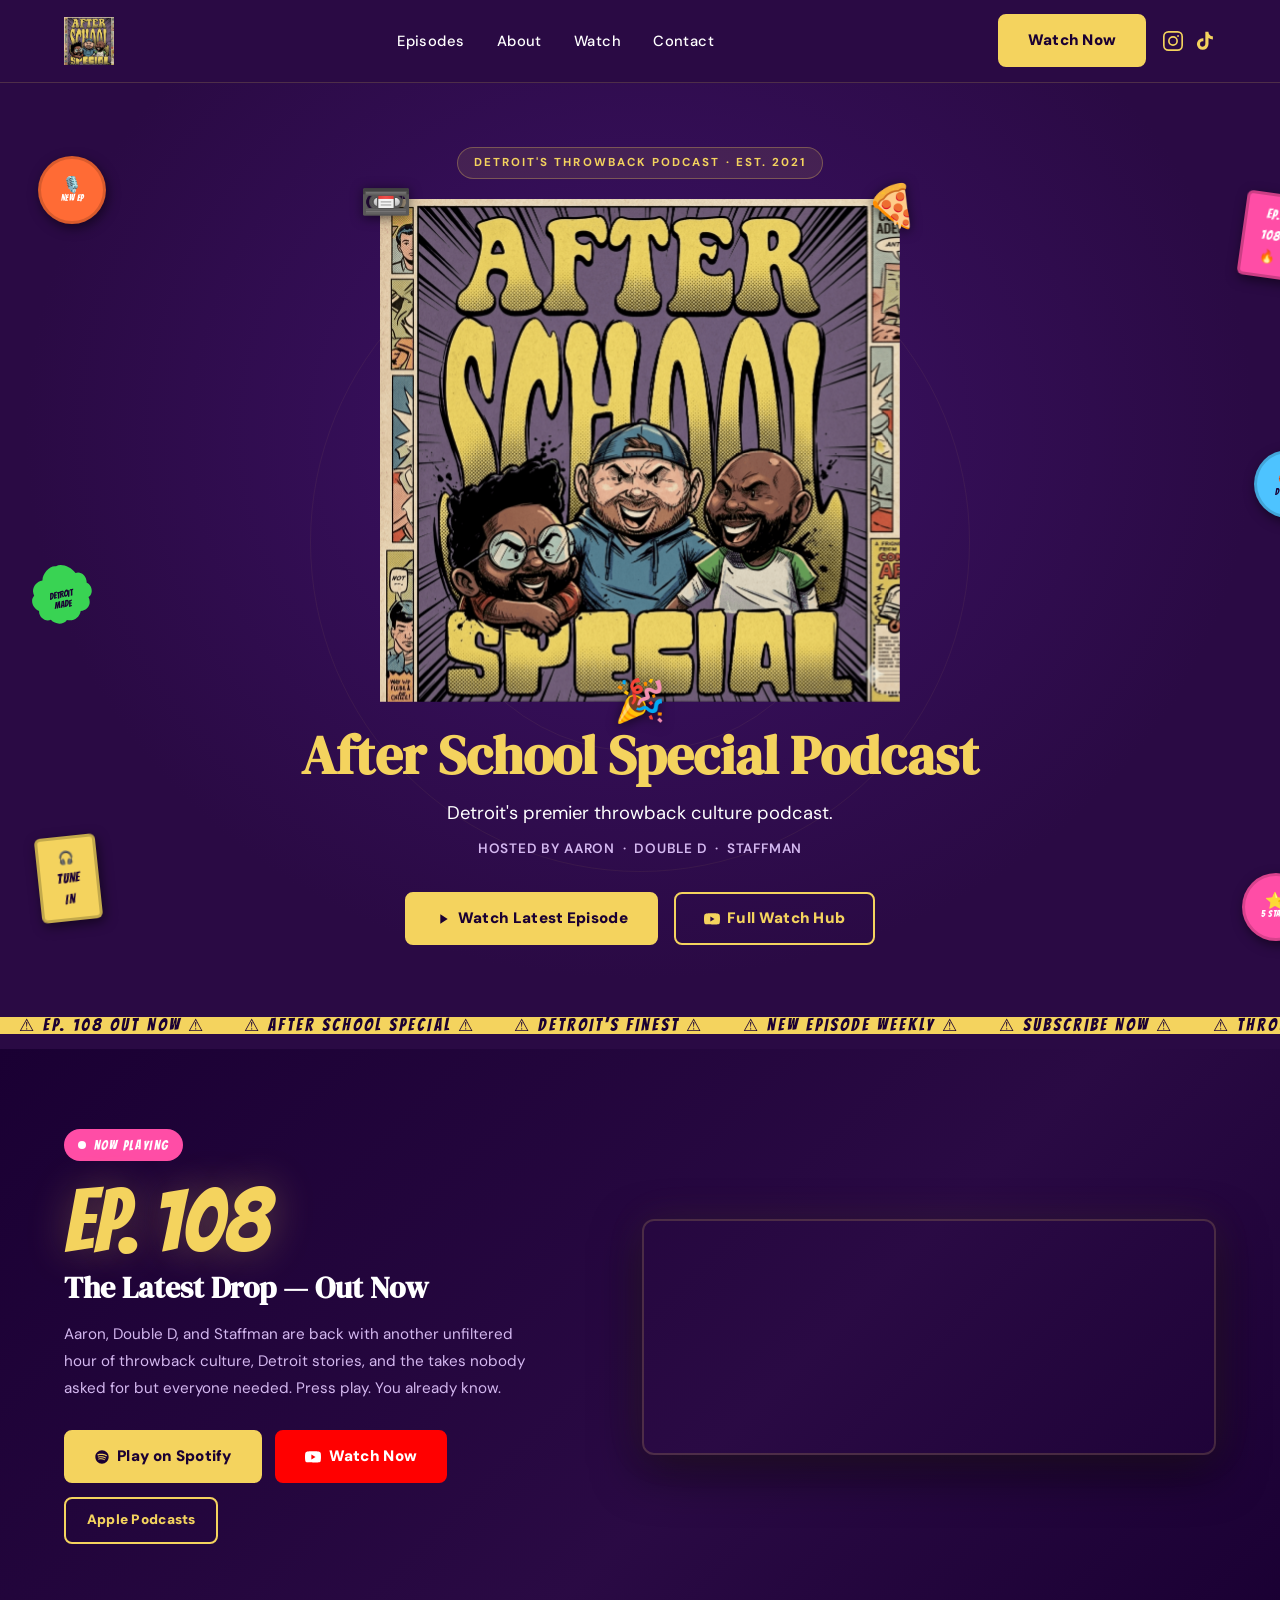
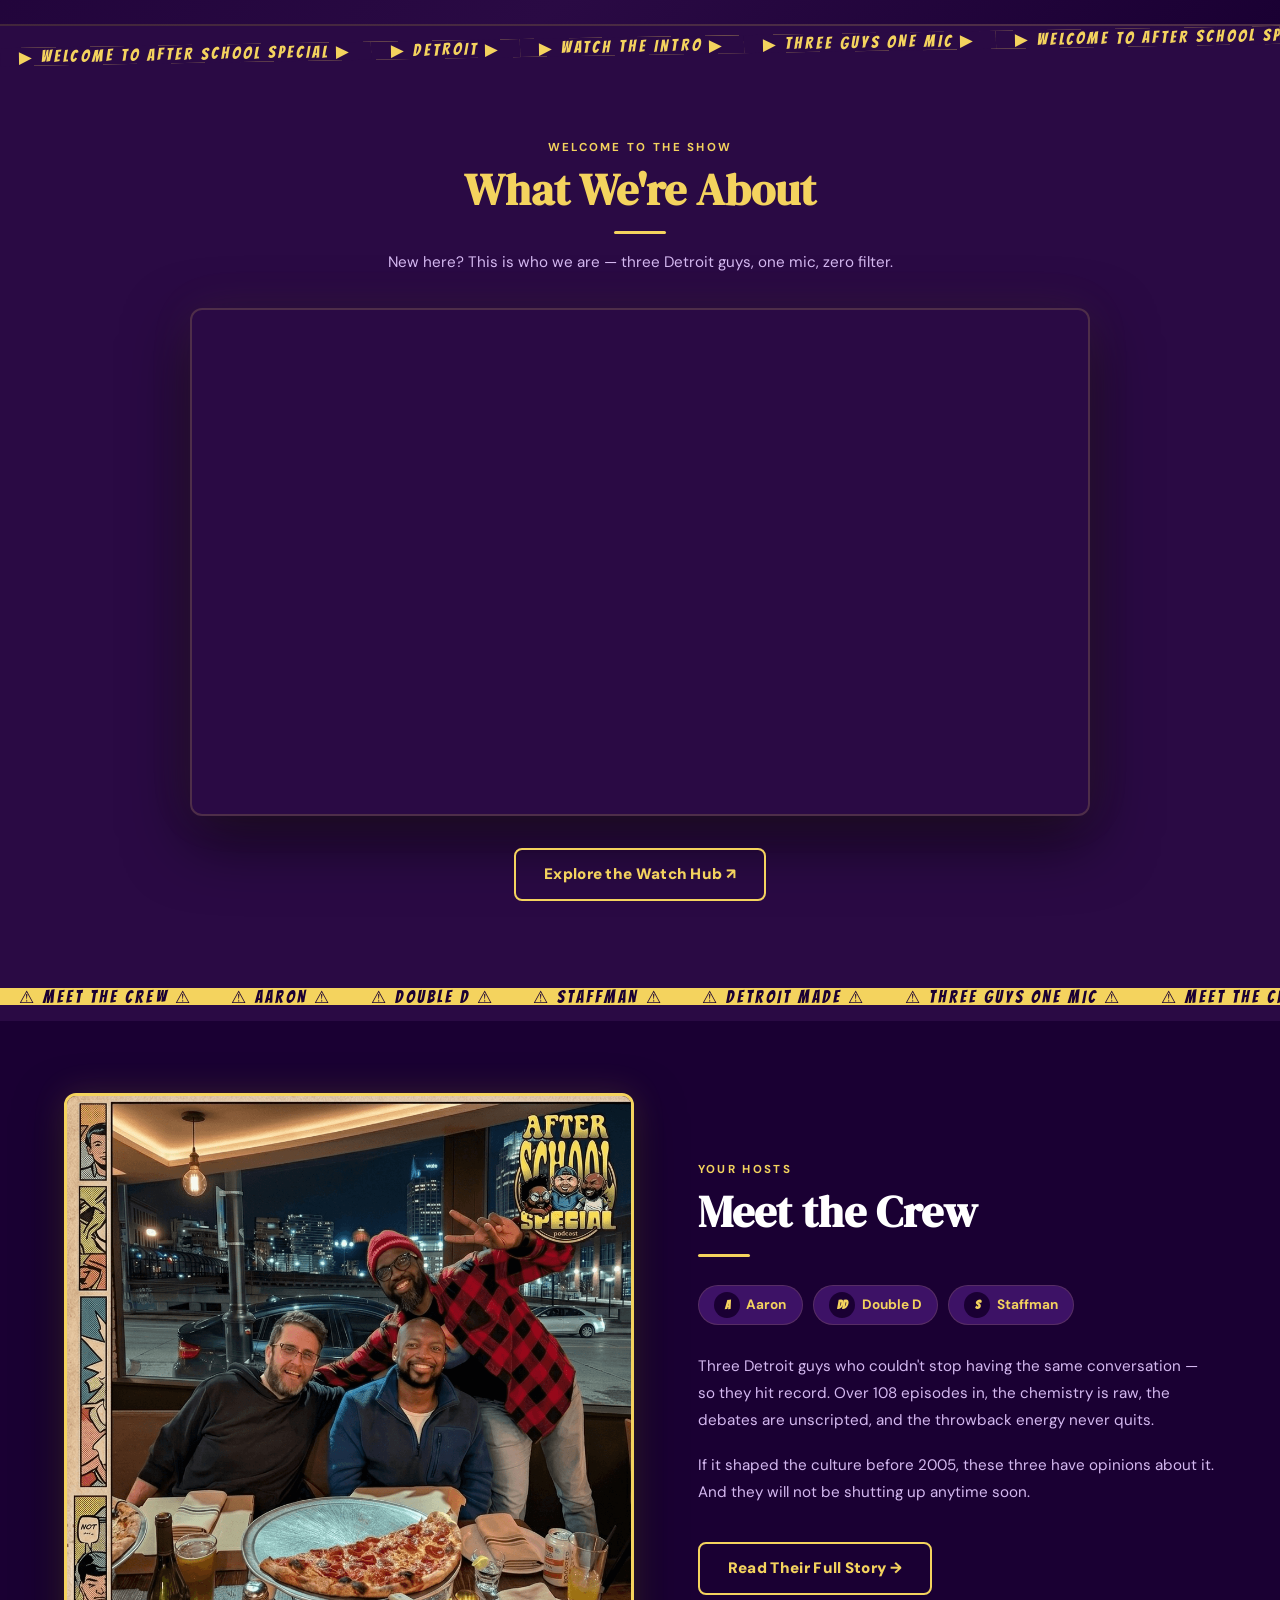
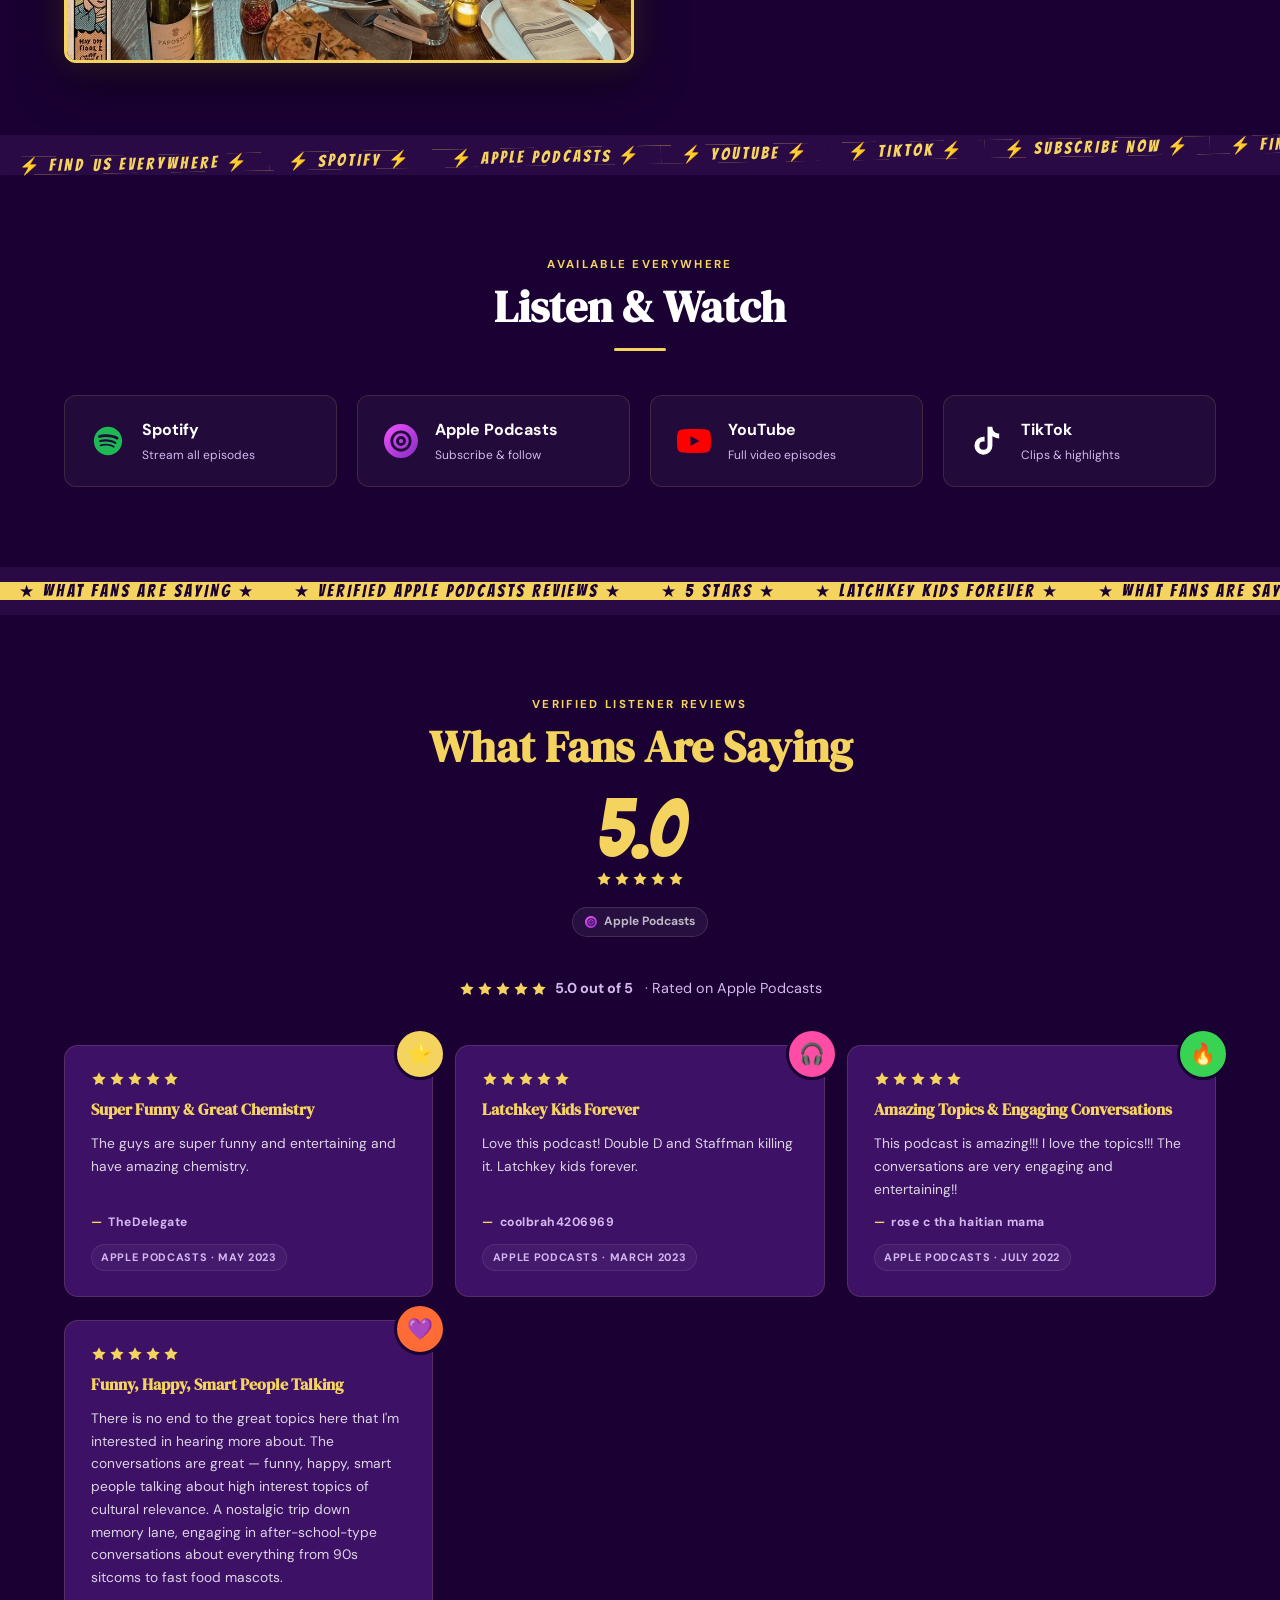
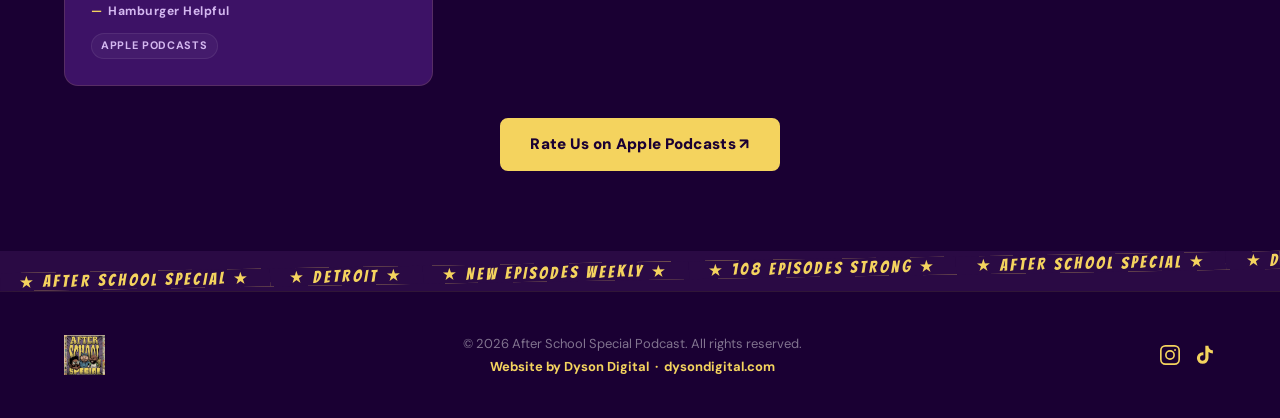
==== index.html @ de3461b2 "Integrate Clarity tracking script Added Clarity tracking script to the HTML file." ====
<!DOCTYPE html>
<html lang="en">
<head>
  <!-- ── Google Analytics ── -->
  <script async src="https://www.googletagmanager.com/gtag/js?id=G-QT61DBW0RD"></script>
  <script>
    window.dataLayer = window.dataLayer || [];
    function gtag(){dataLayer.push(arguments);}
    gtag('js', new Date());
    gtag('config', 'G-QT61DBW0RD');
  </script>
 <script type="text/javascript">
    (function(c,l,a,r,i,t,y){
        c[a]=c[a]||function(){(c[a].q=c[a].q||[]).push(arguments)};
        t=l.createElement(r);t.async=1;t.src="https://www.clarity.ms/tag/"+i;
        y=l.getElementsByTagName(r)[0];y.parentNode.insertBefore(t,y);
    })(window, document, "clarity", "script", "wgfy24dxlt");
 </script>
  <!-- ── Core Meta ── -->
  <meta charset="UTF-8">
  <meta name="viewport" content="width=device-width, initial-scale=1.0">
  <title>After School Special Podcast | Detroit's Throwback Culture Podcast</title>
  <meta name="description" content="After School Special Podcast — Detroit-based show covering throwback culture, nostalgia, and everything that made the 80s, 90s, and 2000s iconic. New episodes weekly on Spotify, Apple Podcasts, and YouTube.">
  <link rel="canonical" href="https://afterschoolspecialpodcast.com/">

  <!-- ── Open Graph ── -->
  <meta property="og:title" content="After School Special Podcast">
  <meta property="og:description" content="Detroit's premier throwback culture podcast. Hosted by Aaron, Double D, and Staffman.">
  <meta property="og:image" content="https://afterschoolspecialpodcast.com/images/og-preview.jpg">
  <meta property="og:url" content="https://afterschoolspecialpodcast.com/">
  <meta property="og:type" content="website">

  <!-- ── Twitter Card ── -->
  <meta name="twitter:card" content="summary_large_image">
  <meta name="twitter:title" content="After School Special Podcast">
  <meta name="twitter:description" content="Detroit's premier throwback culture podcast. Hosted by Aaron, Double D, and Staffman.">
  <meta name="twitter:image" content="https://afterschoolspecialpodcast.com/images/og-preview.jpg">

  <!-- ── Favicon ── -->
  <link rel="icon" type="image/png" href="favicon.png">
  <link rel="apple-touch-icon" href="favicon.png">

  <!-- ── Theme Color ── -->
  <meta name="theme-color" content="#2a0a44">

  <!-- ── Stylesheet — single external file, zero internal CSS ── -->
  <link rel="stylesheet" href="style.css">

  <!-- ── Schema: PodcastSeries ── -->
  <script type="application/ld+json">
  {
    "@context": "https://schema.org",
    "@type": "PodcastSeries",
    "name": "After School Special Podcast",
    "description": "Detroit's premier throwback culture podcast hosted by Aaron, Double D, and Staffman.",
    "url": "https://afterschoolspecialpodcast.com",
    "image": "https://afterschoolspecialpodcast.com/images/og-preview.jpg",
    "author": [
      { "@type": "Person", "name": "Aaron" },
      { "@type": "Person", "name": "Double D" },
      { "@type": "Person", "name": "Staffman" }
    ]
  }
  </script>
</head>
<body>

  <!-- ══ NAVBAR ══ -->
  <header id="navbar" role="banner">
    <div class="container nav-inner">
      <a href="index.html" class="nav-logo" aria-label="After School Special Podcast — home">
        <img src="images/afterschoolspecialpodcastlogo.png" alt="After School Special Podcast logo" height="48" loading="lazy">
      </a>
      <nav aria-label="Main navigation">
        <ul class="nav-links">
          <li><a href="episodes.html">Episodes</a></li>
          <li><a href="about.html">About</a></li>
          <li><a href="watch.html">Watch</a></li>
          <li><a href="contact.html">Contact</a></li>
        </ul>
      </nav>
      <div class="nav-right">
        <a href="#ep106-spotlight" class="btn-primary">Watch Now</a>
        <div class="nav-icons" aria-label="Social media">
          <a href="https://www.instagram.com/afterschoolspecialpodcast/" target="_blank" rel="noopener noreferrer" aria-label="Instagram">
            <svg viewBox="0 0 24 24" fill="none" stroke="currentColor" stroke-width="1.8" stroke-linecap="round" stroke-linejoin="round" aria-hidden="true">
              <rect x="2" y="2" width="20" height="20" rx="5" ry="5"/>
              <circle cx="12" cy="12" r="4.5"/>
              <circle cx="17.5" cy="6.5" r="1" fill="currentColor" stroke="none"/>
            </svg>
          </a>
          <a href="https://www.tiktok.com/@afterschoolspecial3?_r=1&_t=ZP-95Q65GnrFPi" target="_blank" rel="noopener noreferrer" aria-label="TikTok">
            <svg viewBox="0 0 24 24" fill="currentColor" aria-hidden="true">
              <path d="M19.59 6.69a4.83 4.83 0 0 1-3.77-4.25V2h-3.45v13.67a2.89 2.89 0 0 1-2.88 2.5 2.89 2.89 0 0 1-2.89-2.89 2.89 2.89 0 0 1 2.89-2.89c.28 0 .54.04.79.1V9.01a6.33 6.33 0 0 0-.79-.05 6.34 6.34 0 0 0-6.34 6.34 6.34 6.34 0 0 0 6.34 6.34 6.34 6.34 0 0 0 6.33-6.34V8.72a8.2 8.2 0 0 0 4.78 1.52V6.79a4.85 4.85 0 0 1-1.01-.1z"/>
            </svg>
          </a>
        </div>
        <button class="hamburger" id="hamburgerBtn" aria-label="Open menu" aria-expanded="false" aria-controls="mobileMenu">
          <svg viewBox="0 0 24 24" fill="none" stroke="currentColor" stroke-width="2.5" stroke-linecap="round" aria-hidden="true">
            <line x1="3" y1="6" x2="21" y2="6"/>
            <line x1="3" y1="12" x2="21" y2="12"/>
            <line x1="3" y1="18" x2="21" y2="18"/>
          </svg>
        </button>
      </div>
    </div>
  </header>

  <!-- Mobile Menu -->
  <nav id="mobileMenu" class="mobile-menu" aria-label="Mobile navigation" aria-hidden="true">
    <button class="mobile-close" id="mobileClose" aria-label="Close menu">&#x2715;</button>
    <a href="episodes.html" class="mobile-link">Episodes</a>
    <a href="about.html" class="mobile-link">About</a>
    <a href="watch.html" class="mobile-link">Watch</a>
    <a href="contact.html" class="mobile-link">Contact</a>
    <a href="#ep106-spotlight" class="btn-primary mobile-link">Watch Now</a>
  </nav>

  <!-- ══ HERO — Logo + VHS / Pizza / Hat Stickers ══ -->
  <section id="hero" aria-label="After School Special Podcast">
    <div class="hero-ring hero-ring-1" aria-hidden="true"></div>
    <div class="hero-ring hero-ring-2" aria-hidden="true"></div>

    <!-- Background floating sticker cluster — all CSS classes, zero inline styles -->
    <div class="hero-sticker-cluster" aria-hidden="true">
      <div class="hsc-item hsc-1">
        <div class="sticker sticker-circle sticker-circle--orange hsc-sticker-a">
          <span class="hsc-icon">🎙️</span>NEW EP
        </div>
      </div>
      <div class="hsc-item hsc-2">
        <div class="sticker sticker-badge sticker-badge--pink hsc-badge-rot-pos">EP. 108 🔥</div>
      </div>
      <div class="hsc-item hsc-5">
        <div class="hsc-blob-wrap">
          <svg width="72" height="72" viewBox="0 0 100 100" aria-hidden="true">
            <path d="M50 8 C58 5,70 12,75 22 C82 20,90 28,88 38 C95 42,95 55,87 58 C90 68,83 76,73 75 C70 84,60 88,52 84 C46 90,35 88,30 80 C22 82,14 74,16 65 C8 60,6 48,13 43 C10 33,18 24,28 24 C30 14,42 5,50 8Z" fill="#39d353"/>
          </svg>
          <span class="hsc-blob-label">DETROIT<br>MADE</span>
        </div>
      </div>
      <div class="hsc-item hsc-6">
        <div class="sticker sticker-circle sticker-circle--blue hsc-sticker-b">
          <span class="hsc-icon">🏀</span>DETROIT
        </div>
      </div>
      <div class="hsc-item hsc-3">
        <div class="sticker sticker-badge sticker-badge--yellow hsc-badge-rot-neg">🎧 TUNE IN</div>
      </div>
      <div class="hsc-item hsc-4">
        <div class="sticker sticker-circle sticker-circle--pink hsc-sticker-c">
          <span class="hsc-icon">⭐</span>5 STARS
        </div>
      </div>
    </div>

    <!-- Centered hero content -->
    <div class="hero-content">
      <span class="eyebrow-pill">Detroit's Throwback Podcast · Est. 2021</span>

      <!-- Logo — proportional on all devices, stickers orbit it -->
      <div class="hero-logo-frame">
        <img src="images/afterschoolspecialpodcastlogo.png" alt="After School Special Podcast logo" loading="eager">
        <div class="logo-sticker logo-sticker--vhs" aria-hidden="true">📼</div>
        <div class="logo-sticker logo-sticker--pizza" aria-hidden="true">🍕</div>
        <div class="logo-sticker logo-sticker--hat" aria-hidden="true">🎉</div>
      </div>

      <h1 class="hero-title">After School Special Podcast</h1>
      <p class="hero-tagline">Detroit's premier throwback culture podcast.</p>
      <p class="hero-hosts">Hosted by Aaron &nbsp;·&nbsp; Double D &nbsp;·&nbsp; Staffman</p>
      <div class="hero-btns">
        <a href="#ep106-spotlight" class="btn-primary">
          <svg width="16" height="16" viewBox="0 0 24 24" fill="currentColor" aria-hidden="true"><path d="M8 5v14l11-7z"/></svg>
          Watch Latest Episode
        </a>
        <a href="watch.html" class="btn-outline">
          <svg width="16" height="16" viewBox="0 0 24 24" fill="currentColor" aria-hidden="true"><path d="M23.498 6.186a3.016 3.016 0 0 0-2.122-2.136C19.505 3.545 12 3.545 12 3.545s-7.505 0-9.377.505A3.017 3.017 0 0 0 .502 6.186C0 8.07 0 12 0 12s0 3.93.502 5.814a3.016 3.016 0 0 0 2.122 2.136c1.871.505 9.376.505 9.376.505s7.505 0 9.377-.505a3.015 3.015 0 0 0 2.122-2.136C24 15.93 24 12 24 12s0-3.93-.502-5.814zM9.545 15.568V8.432L15.818 12l-6.273 3.568z"/></svg>
          Full Watch Hub
        </a>
      </div>
    </div>
  </section>

  <!-- CAUTION TAPE 1 -->
  <div class="caution-tape caution-tape--ybk" role="presentation" aria-hidden="true">
    <div class="caution-tape-inner">
      <span>⚠ EP. 108 OUT NOW ⚠</span><span>⚠ AFTER SCHOOL SPECIAL ⚠</span><span>⚠ DETROIT'S FINEST ⚠</span><span>⚠ NEW EPISODE WEEKLY ⚠</span><span>⚠ SUBSCRIBE NOW ⚠</span><span>⚠ THROWBACK CULTURE ⚠</span>
      <span>⚠ EP. 108 OUT NOW ⚠</span><span>⚠ AFTER SCHOOL SPECIAL ⚠</span><span>⚠ DETROIT'S FINEST ⚠</span><span>⚠ NEW EPISODE WEEKLY ⚠</span><span>⚠ SUBSCRIBE NOW ⚠</span><span>⚠ THROWBACK CULTURE ⚠</span>
    </div>
  </div>

  <!-- ══ SECTION 1: EP 108 SPOTLIGHT ══ -->
  <section id="ep106-spotlight" class="spotlight-section" aria-label="Latest Episode Spotlight">
    <div class="container">
      <div class="ep-spotlight-inner">
        <div>
          <div class="ep106-live-badge" aria-label="Now Playing">NOW PLAYING</div>
          <div class="ep106-ep-number">EP. 108</div>
          <h2 class="ep106-title">The Latest Drop — Out Now</h2>
          <p class="ep106-desc">Aaron, Double D, and Staffman are back with another unfiltered hour of throwback culture, Detroit stories, and the takes nobody asked for but everyone needed. Press play. You already know.</p>
          <div class="ep106-actions">
            <a href="https://open.spotify.com/show/4eDsdJVZuryyBdSL1KuzRB?si=TBrPaqwSQeCFxHXnWOUmeQ" target="_blank" rel="noopener noreferrer" class="btn-primary">
              <svg width="16" height="16" viewBox="0 0 24 24" fill="currentColor" aria-hidden="true"><path d="M12 2C6.477 2 2 6.477 2 12s4.477 10 10 10 10-4.477 10-10S17.523 2 12 2zm4.586 14.424a.622.622 0 0 1-.857.207c-2.348-1.435-5.304-1.76-8.785-.964a.623.623 0 0 1-.277-1.215c3.809-.87 7.076-.496 9.713 1.115.294.18.387.563.206.857zm1.223-2.722a.78.78 0 0 1-1.072.257c-2.687-1.652-6.785-2.13-9.965-1.166a.78.78 0 0 1-.973-.519.78.78 0 0 1 .52-.972c3.632-1.102 8.147-.568 11.233 1.329a.78.78 0 0 1 .257 1.071zm.105-2.835C14.692 8.95 9.375 8.775 6.297 9.71a.937.937 0 1 1-.543-1.793c3.563-1.08 9.492-.871 13.234 1.297a.937.937 0 0 1-.074 1.653z"/></svg>
              Play on Spotify
            </a>
            <a href="watch.html" class="btn-red">
              <svg width="16" height="16" viewBox="0 0 24 24" fill="currentColor" aria-hidden="true"><path d="M23.498 6.186a3.016 3.016 0 0 0-2.122-2.136C19.505 3.545 12 3.545 12 3.545s-7.505 0-9.377.505A3.017 3.017 0 0 0 .502 6.186C0 8.07 0 12 0 12s0 3.93.502 5.814a3.016 3.016 0 0 0 2.122 2.136c1.871.505 9.376.505 9.376.505s7.505 0 9.377-.505a3.015 3.015 0 0 0 2.122-2.136C24 15.93 24 12 24 12s0-3.93-.502-5.814zM9.545 15.568V8.432L15.818 12l-6.273 3.568z"/></svg>
              Watch Now
            </a>
            <a href="https://podcasts.apple.com/us/podcast/after-school-special-podcast/id1562094626" target="_blank" rel="noopener noreferrer" class="btn-outline btn-outline--sm">Apple Podcasts</a>
          </div>
        </div>
        <div class="ep-spotlight-player">
          <div class="spotify-player-wrap spotify-player-wrap--styled">
            <iframe
              src="https://open.spotify.com/embed/show/4eDsdJVZuryyBdSL1KuzRB?utm_source=generator&theme=0"
              frameborder="0"
              allowfullscreen=""
              allow="autoplay; clipboard-write; encrypted-media; fullscreen; picture-in-picture"
              loading="lazy"
              title="After School Special Podcast — Latest Episode on Spotify"
            ></iframe>
          </div>
        </div>
      </div>
    </div>
  </section>

  <!-- CAUTION TAPE 2 -->
  <div class="caution-tape caution-tape--pgold" role="presentation" aria-hidden="true">
    <div class="caution-tape-inner">
      <span>▶ WELCOME TO AFTER SCHOOL SPECIAL ▶</span><span>▶ DETROIT ▶</span><span>▶ WATCH THE INTRO ▶</span><span>▶ THREE GUYS ONE MIC ▶</span>
      <span>▶ WELCOME TO AFTER SCHOOL SPECIAL ▶</span><span>▶ DETROIT ▶</span><span>▶ WATCH THE INTRO ▶</span><span>▶ THREE GUYS ONE MIC ▶</span>
    </div>
  </div>

  <!-- ══ SECTION 2: WELCOME VIDEO ══ -->
  <section id="welcome-video" class="welcome-video-section" aria-label="Welcome video">
    <div class="container">
      <span class="section-label section-label--center">Welcome to the Show</span>
      <h2 class="section-heading section-heading--center section-heading--accent">What We're About</h2>
      <div class="divider-accent divider-accent--center"></div>
      <p class="welcome-video-intro">
        New here? This is who we are — three Detroit guys, one mic, zero filter.
      </p>
      <div class="welcome-video-wrap">
        <div class="embed-frame">
          <div class="iframe-wrap">
            <iframe
              src="https://www.youtube.com/embed/iHgS2sTCpyY?rel=0&modestbranding=1"
              title="After School Special Podcast — Welcome Video"
              allow="accelerometer; autoplay; clipboard-write; encrypted-media; gyroscope; picture-in-picture; web-share"
              allowfullscreen
              loading="lazy"
            ></iframe>
          </div>
        </div>
      </div>
      <div class="section-cta-center">
        <a href="watch.html" class="btn-outline">Explore the Watch Hub ↗</a>
      </div>
    </div>
  </section>

  <!-- CAUTION TAPE 3 -->
  <div class="caution-tape caution-tape--ybk" role="presentation" aria-hidden="true">
    <div class="caution-tape-inner">
      <span>⚠ MEET THE CREW ⚠</span><span>⚠ AARON ⚠</span><span>⚠ DOUBLE D ⚠</span><span>⚠ STAFFMAN ⚠</span><span>⚠ DETROIT MADE ⚠</span><span>⚠ THREE GUYS ONE MIC ⚠</span>
      <span>⚠ MEET THE CREW ⚠</span><span>⚠ AARON ⚠</span><span>⚠ DOUBLE D ⚠</span><span>⚠ STAFFMAN ⚠</span><span>⚠ DETROIT MADE ⚠</span><span>⚠ THREE GUYS ONE MIC ⚠</span>
    </div>
  </div>

  <!-- ══ SECTION 3: CREW GROUP PHOTO ══ -->
  <section id="crew-photo-section" aria-label="Meet the crew">
    <div class="container">
      <div class="crew-photo-wrap">
        <div>
          <img src="images/meetthecrew2.PNG" alt="After School Special Podcast hosts — Aaron, Double D, and Staffman" loading="lazy" class="crew-photo-img">
        </div>
        <div class="crew-photo-text">
          <span class="section-label">Your Hosts</span>
          <h2 class="section-heading">Meet the Crew</h2>
          <div class="divider-accent"></div>
          <div class="host-pill-row">
            <span class="host-pill"><span class="host-pill-avatar">A</span>Aaron</span>
            <span class="host-pill"><span class="host-pill-avatar">DD</span>Double D</span>
            <span class="host-pill"><span class="host-pill-avatar">S</span>Staffman</span>
          </div>
          <p>Three Detroit guys who couldn't stop having the same conversation — so they hit record. Over 108 episodes in, the chemistry is raw, the debates are unscripted, and the throwback energy never quits.</p>
          <p>If it shaped the culture before 2005, these three have opinions about it. And they will not be shutting up anytime soon.</p>
          <a href="about.html" class="btn-outline btn-outline--mt">Read Their Full Story →</a>
        </div>
      </div>
    </div>
  </section>

  <!-- CAUTION TAPE 4 -->
  <div class="caution-tape caution-tape--pgold" role="presentation" aria-hidden="true">
    <div class="caution-tape-inner">
      <span>⚡ FIND US EVERYWHERE ⚡</span><span>⚡ SPOTIFY ⚡</span><span>⚡ APPLE PODCASTS ⚡</span><span>⚡ YOUTUBE ⚡</span><span>⚡ TIKTOK ⚡</span><span>⚡ SUBSCRIBE NOW ⚡</span>
      <span>⚡ FIND US EVERYWHERE ⚡</span><span>⚡ SPOTIFY ⚡</span><span>⚡ APPLE PODCASTS ⚡</span><span>⚡ YOUTUBE ⚡</span><span>⚡ TIKTOK ⚡</span><span>⚡ SUBSCRIBE NOW ⚡</span>
    </div>
  </div>

  <!-- ══ SECTION 4: PLATFORM STRIP ══ -->
  <section id="home-listen" aria-label="Listen and watch on all platforms">
    <div class="container">
      <div class="text-center">
        <span class="section-label">Available Everywhere</span>
        <h2 class="section-heading">Listen &amp; Watch</h2>
        <div class="divider-accent divider-accent--center"></div>
      </div>
      <div class="platforms-grid">
        <a href="https://open.spotify.com/show/4eDsdJVZuryyBdSL1KuzRB?si=TBrPaqwSQeCFxHXnWOUmeQ" target="_blank" rel="noopener noreferrer" class="platform-card" aria-label="Listen on Spotify">
          <svg width="34" height="34" viewBox="0 0 24 24" fill="#1DB954" aria-hidden="true"><path d="M12 2C6.477 2 2 6.477 2 12s4.477 10 10 10 10-4.477 10-10S17.523 2 12 2zm4.586 14.424a.622.622 0 0 1-.857.207c-2.348-1.435-5.304-1.76-8.785-.964a.623.623 0 0 1-.277-1.215c3.809-.87 7.076-.496 9.713 1.115.294.18.387.563.206.857zm1.223-2.722a.78.78 0 0 1-1.072.257c-2.687-1.652-6.785-2.13-9.965-1.166a.78.78 0 0 1-.973-.519.78.78 0 0 1 .52-.972c3.632-1.102 8.147-.568 11.233 1.329a.78.78 0 0 1 .257 1.071zm.105-2.835C14.692 8.95 9.375 8.775 6.297 9.71a.937.937 0 1 1-.543-1.793c3.563-1.08 9.492-.871 13.234 1.297a.937.937 0 0 1-.074 1.653z"/></svg>
          <div><strong>Spotify</strong><span class="platform-sub">Stream all episodes</span></div>
        </a>
        <a href="https://podcasts.apple.com/us/podcast/after-school-special-podcast/id1562094626" target="_blank" rel="noopener noreferrer" class="platform-card" aria-label="Listen on Apple Podcasts">
          <svg width="34" height="34" viewBox="0 0 24 24" aria-hidden="true"><defs><linearGradient id="apG1" x1="0" y1="0" x2="1" y2="1"><stop offset="0%" stop-color="#F452FF"/><stop offset="100%" stop-color="#832BC1"/></linearGradient></defs><path fill="url(#apG1)" d="M12 0C5.373 0 0 5.373 0 12s5.373 12 12 12 12-5.373 12-12S18.627 0 12 0zm0 4.5a7.5 7.5 0 1 1 0 15 7.5 7.5 0 0 1 0-15zm0 2a5.5 5.5 0 1 0 0 11 5.5 5.5 0 0 0 0-11zm0 2a3.5 3.5 0 1 1 0 7 3.5 3.5 0 0 1 0-7zm0 2a1.5 1.5 0 1 0 0 3 1.5 1.5 0 0 0 0-3z"/></svg>
          <div><strong>Apple Podcasts</strong><span class="platform-sub">Subscribe &amp; follow</span></div>
        </a>
        <a href="watch.html" class="platform-card" aria-label="Watch on YouTube">
          <svg width="34" height="34" viewBox="0 0 24 24" fill="#FF0000" aria-hidden="true"><path d="M23.498 6.186a3.016 3.016 0 0 0-2.122-2.136C19.505 3.545 12 3.545 12 3.545s-7.505 0-9.377.505A3.017 3.017 0 0 0 .502 6.186C0 8.07 0 12 0 12s0 3.93.502 5.814a3.016 3.016 0 0 0 2.122 2.136c1.871.505 9.376.505 9.376.505s7.505 0 9.377-.505a3.015 3.015 0 0 0 2.122-2.136C24 15.93 24 12 24 12s0-3.93-.502-5.814zM9.545 15.568V8.432L15.818 12l-6.273 3.568z"/></svg>
          <div><strong>YouTube</strong><span class="platform-sub">Full video episodes</span></div>
        </a>
        <a href="https://www.tiktok.com/@afterschoolspecial3?_r=1&_t=ZP-95Q65GnrFPi" target="_blank" rel="noopener noreferrer" class="platform-card" aria-label="Follow on TikTok">
          <svg width="34" height="34" viewBox="0 0 24 24" fill="#ffffff" aria-hidden="true"><path d="M19.59 6.69a4.83 4.83 0 0 1-3.77-4.25V2h-3.45v13.67a2.89 2.89 0 0 1-2.88 2.5 2.89 2.89 0 0 1-2.89-2.89 2.89 2.89 0 0 1 2.89-2.89c.28 0 .54.04.79.1V9.01a6.33 6.33 0 0 0-.79-.05 6.34 6.34 0 0 0-6.34 6.34 6.34 6.34 0 0 0 6.34 6.34 6.34 6.34 0 0 0 6.33-6.34V8.72a8.2 8.2 0 0 0 4.78 1.52V6.79a4.85 4.85 0 0 1-1.01-.1z"/></svg>
          <div><strong>TikTok</strong><span class="platform-sub">Clips &amp; highlights</span></div>
        </a>
      </div>
    </div>
  </section>

  <!-- CAUTION TAPE 5 -->
  <div class="caution-tape caution-tape--ybk" role="presentation" aria-hidden="true">
    <div class="caution-tape-inner">
      <span>★ WHAT FANS ARE SAYING ★</span><span>★ VERIFIED APPLE PODCASTS REVIEWS ★</span><span>★ 5 STARS ★</span><span>★ LATCHKEY KIDS FOREVER ★</span>
      <span>★ WHAT FANS ARE SAYING ★</span><span>★ VERIFIED APPLE PODCASTS REVIEWS ★</span><span>★ 5 STARS ★</span><span>★ LATCHKEY KIDS FOREVER ★</span>
    </div>
  </div>

  <!-- ══ SECTION 5: REVIEWS ══ -->
  <section id="reviews" aria-label="Verified Apple Podcasts reviews">
    <div class="container">
      <span class="section-label">Verified Listener Reviews</span>
      <h2 class="section-heading">What Fans Are Saying</h2>
      <div class="overall-rating">
        <div class="overall-score" aria-label="5 out of 5 stars">5.0</div>
        <div class="star-rating" aria-hidden="true">
          <svg viewBox="0 0 24 24" fill="currentColor"><path d="M12 2l3.09 6.26L22 9.27l-5 4.87 1.18 6.88L12 17.77l-6.18 3.25L7 14.14 2 9.27l6.91-1.01L12 2z"/></svg>
          <svg viewBox="0 0 24 24" fill="currentColor"><path d="M12 2l3.09 6.26L22 9.27l-5 4.87 1.18 6.88L12 17.77l-6.18 3.25L7 14.14 2 9.27l6.91-1.01L12 2z"/></svg>
          <svg viewBox="0 0 24 24" fill="currentColor"><path d="M12 2l3.09 6.26L22 9.27l-5 4.87 1.18 6.88L12 17.77l-6.18 3.25L7 14.14 2 9.27l6.91-1.01L12 2z"/></svg>
          <svg viewBox="0 0 24 24" fill="currentColor"><path d="M12 2l3.09 6.26L22 9.27l-5 4.87 1.18 6.88L12 17.77l-6.18 3.25L7 14.14 2 9.27l6.91-1.01L12 2z"/></svg>
          <svg viewBox="0 0 24 24" fill="currentColor"><path d="M12 2l3.09 6.26L22 9.27l-5 4.87 1.18 6.88L12 17.77l-6.18 3.25L7 14.14 2 9.27l6.91-1.01L12 2z"/></svg>
        </div>
        <div class="overall-label">
          <span class="apple-badge apple-badge--centered">
            <svg width="12" height="12" viewBox="0 0 24 24" aria-hidden="true"><defs><linearGradient id="apG_rev" x1="0" y1="0" x2="1" y2="1"><stop offset="0%" stop-color="#F452FF"/><stop offset="100%" stop-color="#832BC1"/></linearGradient></defs><path fill="url(#apG_rev)" d="M12 0C5.373 0 0 5.373 0 12s5.373 12 12 12 12-5.373 12-12S18.627 0 12 0zm0 4.5a7.5 7.5 0 1 1 0 15 7.5 7.5 0 0 1 0-15zm0 2a5.5 5.5 0 1 0 0 11 5.5 5.5 0 0 0 0-11zm0 2a3.5 3.5 0 1 1 0 7 3.5 3.5 0 0 1 0-7zm0 2a1.5 1.5 0 1 0 0 3 1.5 1.5 0 0 0 0-3z"/></svg>
            Apple Podcasts
          </span>
        </div>
      </div>
      <div class="reviews-sub">
        <span class="star-rating" aria-hidden="true">
          <svg viewBox="0 0 24 24" fill="currentColor" width="18" height="18"><path d="M12 2l3.09 6.26L22 9.27l-5 4.87 1.18 6.88L12 17.77l-6.18 3.25L7 14.14 2 9.27l6.91-1.01L12 2z"/></svg>
          <svg viewBox="0 0 24 24" fill="currentColor" width="18" height="18"><path d="M12 2l3.09 6.26L22 9.27l-5 4.87 1.18 6.88L12 17.77l-6.18 3.25L7 14.14 2 9.27l6.91-1.01L12 2z"/></svg>
          <svg viewBox="0 0 24 24" fill="currentColor" width="18" height="18"><path d="M12 2l3.09 6.26L22 9.27l-5 4.87 1.18 6.88L12 17.77l-6.18 3.25L7 14.14 2 9.27l6.91-1.01L12 2z"/></svg>
          <svg viewBox="0 0 24 24" fill="currentColor" width="18" height="18"><path d="M12 2l3.09 6.26L22 9.27l-5 4.87 1.18 6.88L12 17.77l-6.18 3.25L7 14.14 2 9.27l6.91-1.01L12 2z"/></svg>
          <svg viewBox="0 0 24 24" fill="currentColor" width="18" height="18"><path d="M12 2l3.09 6.26L22 9.27l-5 4.87 1.18 6.88L12 17.77l-6.18 3.25L7 14.14 2 9.27l6.91-1.01L12 2z"/></svg>
        </span>
        <strong>5.0 out of 5</strong>&nbsp;·&nbsp;Rated on Apple Podcasts
      </div>
      <div class="reviews-grid">
        <div class="review-card">
          <div class="review-card-sticker review-card-sticker--a" aria-hidden="true">⭐</div>
          <div class="star-rating" aria-label="5 stars">
            <svg viewBox="0 0 24 24" fill="currentColor"><path d="M12 2l3.09 6.26L22 9.27l-5 4.87 1.18 6.88L12 17.77l-6.18 3.25L7 14.14 2 9.27l6.91-1.01L12 2z"/></svg>
            <svg viewBox="0 0 24 24" fill="currentColor"><path d="M12 2l3.09 6.26L22 9.27l-5 4.87 1.18 6.88L12 17.77l-6.18 3.25L7 14.14 2 9.27l6.91-1.01L12 2z"/></svg>
            <svg viewBox="0 0 24 24" fill="currentColor"><path d="M12 2l3.09 6.26L22 9.27l-5 4.87 1.18 6.88L12 17.77l-6.18 3.25L7 14.14 2 9.27l6.91-1.01L12 2z"/></svg>
            <svg viewBox="0 0 24 24" fill="currentColor"><path d="M12 2l3.09 6.26L22 9.27l-5 4.87 1.18 6.88L12 17.77l-6.18 3.25L7 14.14 2 9.27l6.91-1.01L12 2z"/></svg>
            <svg viewBox="0 0 24 24" fill="currentColor"><path d="M12 2l3.09 6.26L22 9.27l-5 4.87 1.18 6.88L12 17.77l-6.18 3.25L7 14.14 2 9.27l6.91-1.01L12 2z"/></svg>
          </div>
          <h3 class="review-title">Super Funny &amp; Great Chemistry</h3>
          <p class="review-body">The guys are super funny and entertaining and have amazing chemistry.</p>
          <p class="review-author">TheDelegate</p>
          <span class="review-source">Apple Podcasts · May 2023</span>
        </div>
        <div class="review-card">
          <div class="review-card-sticker review-card-sticker--b" aria-hidden="true">🎧</div>
          <div class="star-rating" aria-label="5 stars">
            <svg viewBox="0 0 24 24" fill="currentColor"><path d="M12 2l3.09 6.26L22 9.27l-5 4.87 1.18 6.88L12 17.77l-6.18 3.25L7 14.14 2 9.27l6.91-1.01L12 2z"/></svg>
            <svg viewBox="0 0 24 24" fill="currentColor"><path d="M12 2l3.09 6.26L22 9.27l-5 4.87 1.18 6.88L12 17.77l-6.18 3.25L7 14.14 2 9.27l6.91-1.01L12 2z"/></svg>
            <svg viewBox="0 0 24 24" fill="currentColor"><path d="M12 2l3.09 6.26L22 9.27l-5 4.87 1.18 6.88L12 17.77l-6.18 3.25L7 14.14 2 9.27l6.91-1.01L12 2z"/></svg>
            <svg viewBox="0 0 24 24" fill="currentColor"><path d="M12 2l3.09 6.26L22 9.27l-5 4.87 1.18 6.88L12 17.77l-6.18 3.25L7 14.14 2 9.27l6.91-1.01L12 2z"/></svg>
            <svg viewBox="0 0 24 24" fill="currentColor"><path d="M12 2l3.09 6.26L22 9.27l-5 4.87 1.18 6.88L12 17.77l-6.18 3.25L7 14.14 2 9.27l6.91-1.01L12 2z"/></svg>
          </div>
          <h3 class="review-title">Latchkey Kids Forever</h3>
          <p class="review-body">Love this podcast! Double D and Staffman killing it. Latchkey kids forever.</p>
          <p class="review-author">coolbrah4206969</p>
          <span class="review-source">Apple Podcasts · March 2023</span>
        </div>
        <div class="review-card">
          <div class="review-card-sticker review-card-sticker--c" aria-hidden="true">🔥</div>
          <div class="star-rating" aria-label="5 stars">
            <svg viewBox="0 0 24 24" fill="currentColor"><path d="M12 2l3.09 6.26L22 9.27l-5 4.87 1.18 6.88L12 17.77l-6.18 3.25L7 14.14 2 9.27l6.91-1.01L12 2z"/></svg>
            <svg viewBox="0 0 24 24" fill="currentColor"><path d="M12 2l3.09 6.26L22 9.27l-5 4.87 1.18 6.88L12 17.77l-6.18 3.25L7 14.14 2 9.27l6.91-1.01L12 2z"/></svg>
            <svg viewBox="0 0 24 24" fill="currentColor"><path d="M12 2l3.09 6.26L22 9.27l-5 4.87 1.18 6.88L12 17.77l-6.18 3.25L7 14.14 2 9.27l6.91-1.01L12 2z"/></svg>
            <svg viewBox="0 0 24 24" fill="currentColor"><path d="M12 2l3.09 6.26L22 9.27l-5 4.87 1.18 6.88L12 17.77l-6.18 3.25L7 14.14 2 9.27l6.91-1.01L12 2z"/></svg>
            <svg viewBox="0 0 24 24" fill="currentColor"><path d="M12 2l3.09 6.26L22 9.27l-5 4.87 1.18 6.88L12 17.77l-6.18 3.25L7 14.14 2 9.27l6.91-1.01L12 2z"/></svg>
          </div>
          <h3 class="review-title">Amazing Topics &amp; Engaging Conversations</h3>
          <p class="review-body">This podcast is amazing!!! I love the topics!!! The conversations are very engaging and entertaining!!</p>
          <p class="review-author">rose c tha haitian mama</p>
          <span class="review-source">Apple Podcasts · July 2022</span>
        </div>
        <div class="review-card">
          <div class="review-card-sticker review-card-sticker--d" aria-hidden="true">💜</div>
          <div class="star-rating" aria-label="5 stars">
            <svg viewBox="0 0 24 24" fill="currentColor"><path d="M12 2l3.09 6.26L22 9.27l-5 4.87 1.18 6.88L12 17.77l-6.18 3.25L7 14.14 2 9.27l6.91-1.01L12 2z"/></svg>
            <svg viewBox="0 0 24 24" fill="currentColor"><path d="M12 2l3.09 6.26L22 9.27l-5 4.87 1.18 6.88L12 17.77l-6.18 3.25L7 14.14 2 9.27l6.91-1.01L12 2z"/></svg>
            <svg viewBox="0 0 24 24" fill="currentColor"><path d="M12 2l3.09 6.26L22 9.27l-5 4.87 1.18 6.88L12 17.77l-6.18 3.25L7 14.14 2 9.27l6.91-1.01L12 2z"/></svg>
            <svg viewBox="0 0 24 24" fill="currentColor"><path d="M12 2l3.09 6.26L22 9.27l-5 4.87 1.18 6.88L12 17.77l-6.18 3.25L7 14.14 2 9.27l6.91-1.01L12 2z"/></svg>
            <svg viewBox="0 0 24 24" fill="currentColor"><path d="M12 2l3.09 6.26L22 9.27l-5 4.87 1.18 6.88L12 17.77l-6.18 3.25L7 14.14 2 9.27l6.91-1.01L12 2z"/></svg>
          </div>
          <h3 class="review-title">Funny, Happy, Smart People Talking</h3>
          <p class="review-body">There is no end to the great topics here that I'm interested in hearing more about. The conversations are great — funny, happy, smart people talking about high interest topics of cultural relevance. A nostalgic trip down memory lane, engaging in after-school-type conversations about everything from 90s sitcoms to fast food mascots.</p>
          <p class="review-author">Hamburger Helpful</p>
          <span class="review-source">Apple Podcasts</span>
        </div>
      </div>
      <div class="section-cta-center">
        <a href="https://podcasts.apple.com/us/podcast/after-school-special-podcast/id1562094626" target="_blank" rel="noopener noreferrer" class="btn-primary">
          Rate Us on Apple Podcasts ↗
        </a>
      </div>
    </div>
  </section>

  <!-- CAUTION TAPE — Footer -->
  <div class="caution-tape caution-tape--pgold" role="presentation" aria-hidden="true">
    <div class="caution-tape-inner">
      <span>★ AFTER SCHOOL SPECIAL ★</span><span>★ DETROIT ★</span><span>★ NEW EPISODES WEEKLY ★</span><span>★ 108 EPISODES STRONG ★</span>
      <span>★ AFTER SCHOOL SPECIAL ★</span><span>★ DETROIT ★</span><span>★ NEW EPISODES WEEKLY ★</span><span>★ 108 EPISODES STRONG ★</span>
    </div>
  </div>

  <!-- ══ FOOTER ══ -->
  <footer role="contentinfo">
    <div class="container footer-inner">
      <a href="index.html" class="footer-logo" aria-label="After School Special Podcast home">
        <img src="images/afterschoolspecialpodcastlogo.png" alt="After School Special Podcast" height="40" loading="lazy">
      </a>
      <div class="footer-center">
        <p>&copy; 2026 After School Special Podcast. All rights reserved.</p>
        <p class="footer-credit">Website by <a href="https://dysondigital.com" target="_blank" rel="noopener noreferrer">Dyson Digital</a> &nbsp;&middot;&nbsp; dysondigital.com</p>
      </div>
      <div class="footer-right" aria-label="Social links">
        <a href="https://www.instagram.com/afterschoolspecialpodcast/" target="_blank" rel="noopener noreferrer" aria-label="Instagram">
          <svg viewBox="0 0 24 24" fill="none" stroke="currentColor" stroke-width="1.8" stroke-linecap="round" stroke-linejoin="round" aria-hidden="true">
            <rect x="2" y="2" width="20" height="20" rx="5" ry="5"/>
            <circle cx="12" cy="12" r="4.5"/>
            <circle cx="17.5" cy="6.5" r="1" fill="currentColor" stroke="none"/>
          </svg>
        </a>
        <a href="https://www.tiktok.com/@afterschoolspecial3?_r=1&_t=ZP-95Q65GnrFPi" target="_blank" rel="noopener noreferrer" aria-label="TikTok">
          <svg viewBox="0 0 24 24" fill="currentColor" aria-hidden="true">
            <path d="M19.59 6.69a4.83 4.83 0 0 1-3.77-4.25V2h-3.45v13.67a2.89 2.89 0 0 1-2.88 2.5 2.89 2.89 0 0 1-2.89-2.89 2.89 2.89 0 0 1 2.89-2.89c.28 0 .54.04.79.1V9.01a6.33 6.33 0 0 0-.79-.05 6.34 6.34 0 0 0-6.34 6.34 6.34 6.34 0 0 0 6.34 6.34 6.34 6.34 0 0 0 6.33-6.34V8.72a8.2 8.2 0 0 0 4.78 1.52V6.79a4.85 4.85 0 0 1-1.01-.1z"/>
          </svg>
        </a>
      </div>
    </div>
  </footer>

  <script>
    const hamburgerBtn = document.getElementById('hamburgerBtn');
    const mobileMenu   = document.getElementById('mobileMenu');
    const mobileClose  = document.getElementById('mobileClose');
    const mobileLinks  = mobileMenu.querySelectorAll('.mobile-link');
    function openMenu()  { mobileMenu.classList.add('open'); mobileMenu.setAttribute('aria-hidden','false'); hamburgerBtn.setAttribute('aria-expanded','true'); document.body.style.overflow='hidden'; }
    function closeMenu() { mobileMenu.classList.remove('open'); mobileMenu.setAttribute('aria-hidden','true'); hamburgerBtn.setAttribute('aria-expanded','false'); document.body.style.overflow=''; }
    hamburgerBtn.addEventListener('click', openMenu);
    mobileClose.addEventListener('click', closeMenu);
    mobileLinks.forEach(l => l.addEventListener('click', closeMenu));
    document.addEventListener('keydown', e => { if(e.key==='Escape') closeMenu(); });
  </script>
</body>
</html>
---- style.css ----
/* ============================================================
   AFTER SCHOOL SPECIAL PODCAST — style.css v6.1
   Fully Responsive: Mobile · Tablet · Desktop · Ultra-Wide
   90s Sticker / Nickelodeon Aesthetic
   FIXES: Logo centering all devices · VHS/Pizza/Hat stickers
          visible mobile+tablet · About page meta fix ·
          Duplicate rule cleanup
   ============================================================ */

/* ── Google Fonts ── */
@import url('https://fonts.googleapis.com/css2?family=DM+Serif+Display:ital@0;1&family=DM+Sans:ital,opsz,wght@0,9..40,300;0,9..40,400;0,9..40,500;0,9..40,600;0,9..40,700;0,9..40,900;1,9..40,400&family=Bangers&family=Permanent+Marker&display=swap');

/* ── CSS Variables ── */
:root {
  --bg-dark:        #2a0a44;
  --bg-card:        #3d1266;
  --bg-deeper:      #1a0033;
  --bg-light:       #f8f4ff;
  --accent:         #f4d35e;
  --accent-hover:   #e0c040;
  --text-white:     #ffffff;
  --text-muted:     #d4b8f0;
  --text-dark:      #1a0033;
  --border-gold:    rgba(244,211,94,0.18);
  --border-card:    rgba(244,211,94,0.14);
  --font-display:   'DM Serif Display', Georgia, serif;
  --font-body:      'DM Sans', system-ui, sans-serif;
  --font-stamp:     'Bangers', cursive;
  /* Layout — fluid 90%, max 1200px, always centered */
  --container-w:    1200px;
  --section-pad:    5rem;
  --radius:         12px;
  --transition:     0.22s ease;
  /* Sticker colors */
  --sticker-yellow: #f4d35e;
  --sticker-orange: #ff6b35;
  --sticker-pink:   #ff4da6;
  --sticker-green:  #39d353;
  --sticker-blue:   #4dc3ff;
}

/* ── Reset ── */
*,*::before,*::after { box-sizing:border-box; margin:0; padding:0; }
html { scroll-behavior:smooth; }
body {
  font-family: var(--font-body);
  background: var(--bg-dark);
  color: var(--text-white);
  line-height: 1.65;
  overflow-x: hidden;
}
img  { display:block; max-width:100%; }
a    { color:inherit; text-decoration:none; }
ul   { list-style:none; }
iframe { display:block; border:none; }

/* ======================================================
   ░░ FLUID CONTAINER SYSTEM
   All main blocks: 90% wide, max 1200px, margin 0 auto
   ====================================================== */
.container {
  width: 90%;
  max-width: var(--container-w);
  margin: 0 auto;
}
.container--narrow {
  width: 90%;
  max-width: 760px;
  margin: 0 auto;
}

/* ======================================================
   ░░ SPOTIFY PLAYER WRAPPER
   Fixed 232px height so Save/Share buttons are never cut off.
   ====================================================== */
.spotify-player-wrap {
  width: 100%;
  border-radius: var(--radius);
  overflow: hidden;
}
.spotify-player-wrap iframe {
  width: 100%;
  height: 232px;
  border: none;
  display: block;
}
.spotify-player-wrap--styled {
  border: 2px solid var(--border-gold);
  box-shadow: 0 0 40px rgba(244,211,94,0.08), 0 16px 48px rgba(0,0,0,0.55);
}

/* ======================================================
   ░░ RESPONSIVE IFRAME — YouTube 16:9
   ====================================================== */
.iframe-wrap {
  position: relative;
  width: 100%;
  aspect-ratio: 16 / 9;
  overflow: hidden;
  border-radius: var(--radius);
}
.iframe-wrap iframe {
  position: absolute;
  inset: 0;
  width: 100%;
  height: 100%;
  border: none;
}
.embed-frame {
  border: 2px solid var(--border-gold);
  border-radius: var(--radius);
  overflow: hidden;
  box-shadow: 0 0 48px rgba(244,211,94,0.07), 0 24px 64px rgba(0,0,0,0.6);
}
.embed-frame--red {
  border-color: rgba(255,0,0,0.3);
  box-shadow: 0 0 48px rgba(255,0,0,0.08), 0 24px 64px rgba(0,0,0,0.6);
}

/* ======================================================
   ░░ WELCOME VIDEO — 900px max desktop, 100% mobile
   ====================================================== */
.welcome-video-wrap {
  width: 100%;
  max-width: 900px;
  margin: 0 auto;
}

/* ======================================================
   ░░ EPISODE SPOTLIGHT
   ====================================================== */
.ep-spotlight-inner {
  display: grid;
  grid-template-columns: 1fr 1.1fr;
  gap: 3.5rem;
  align-items: center;
  max-width: var(--container-w);
  margin: 0 auto;
}
.ep-spotlight-player { width: 100%; }
.ep-spotlight-player .spotify-player-wrap {
  border: 2px solid var(--border-gold);
  border-radius: var(--radius);
  box-shadow: 0 0 40px rgba(244,211,94,0.08), 0 16px 48px rgba(0,0,0,0.55);
}
@media (max-width: 860px) {
  .ep-spotlight-inner { grid-template-columns: 1fr; gap: 2.5rem; }
}

/* ======================================================
   ░░ ARCHIVE GRID
   ====================================================== */
.archive-grid {
  display: grid;
  grid-template-columns: repeat(auto-fit, minmax(300px, 1fr));
  gap: 1.5rem;
  margin-top: 3rem;
}
.archive-panel {
  background: var(--bg-card);
  border: 1px solid var(--border-card);
  border-radius: var(--radius);
  overflow: hidden;
  display: flex;
  flex-direction: column;
  transition: transform var(--transition), box-shadow var(--transition);
}
.archive-panel:hover { transform: translateY(-4px); box-shadow: 0 16px 40px rgba(0,0,0,0.45); }
.archive-panel-header {
  padding: 1.25rem 1.5rem 0;
  display: flex; align-items: center; gap: 0.75rem; flex-wrap: wrap;
}
.archive-ep-badge {
  display: inline-block;
  background: rgba(244,211,94,0.12);
  border: 1px solid rgba(244,211,94,0.28);
  color: var(--accent);
  font-family: var(--font-stamp);
  font-size: 0.82rem; letter-spacing: 0.08em;
  padding: 0.22rem 0.8rem; border-radius: 50px;
}
.archive-ep-title {
  font-family: var(--font-display);
  font-size: 0.98rem; color: var(--accent);
  line-height: 1.3; padding: 0.6rem 1.5rem 0.5rem;
}
.archive-ep-desc {
  font-size: 0.82rem; color: var(--text-muted);
  padding: 0 1.5rem 1rem; line-height: 1.6; flex: 1;
}
.archive-panel .spotify-player-wrap { margin-top: auto; border-radius: 0; }
.archive-panel .spotify-player-wrap iframe { border-radius: 0; }

/* ======================================================
   ░░ BUTTONS
   ====================================================== */
.btn-primary {
  display: inline-flex; align-items: center; gap: 0.45rem;
  background: var(--accent); color: var(--text-dark);
  border-radius: 8px; font-weight: 900; font-family: var(--font-body);
  font-size: 0.95rem; padding: 0.75rem 1.75rem; letter-spacing: 0.02em;
  border: 2px solid var(--accent); cursor: pointer; white-space: nowrap;
  text-decoration: none;
  transition: background var(--transition), border-color var(--transition), transform var(--transition);
}
.btn-primary:hover { background:var(--accent-hover); border-color:var(--accent-hover); transform:translateY(-2px); }

.btn-outline {
  display: inline-flex; align-items: center; gap: 0.45rem;
  background: transparent; color: var(--accent);
  border-radius: 8px; font-weight: 900; font-family: var(--font-body);
  font-size: 0.95rem; padding: 0.75rem 1.75rem; letter-spacing: 0.02em;
  border: 2px solid var(--accent); cursor: pointer; white-space: nowrap;
  text-decoration: none;
  transition: background var(--transition), color var(--transition), transform var(--transition);
}
.btn-outline:hover { background:var(--accent); color:var(--text-dark); transform:translateY(-2px); }

.btn-red {
  display: inline-flex; align-items: center; gap: 0.45rem;
  background: #ff0000; color: #fff;
  border-radius: 8px; font-weight: 900; font-family: var(--font-body);
  font-size: 0.95rem; padding: 0.75rem 1.75rem; letter-spacing: 0.02em;
  border: 2px solid #ff0000; cursor: pointer; white-space: nowrap;
  text-decoration: none;
  transition: background var(--transition), transform var(--transition);
}
.btn-red:hover { background:#cc0000; border-color:#cc0000; transform:translateY(-2px); }

/* ── Section helpers ── */
section { padding: var(--section-pad) 0; }
.section-label {
  display: block; font-size: 0.72rem; font-weight: 700;
  letter-spacing: 0.2em; text-transform: uppercase;
  color: var(--accent); margin-bottom: 0.5rem;
}
.section-heading {
  font-family: var(--font-display);
  font-size: clamp(1.9rem, 3.5vw, 2.75rem);
  line-height: 1.15; margin-bottom: 1rem;
}
.divider-accent {
  width: 52px; height: 3px;
  background: var(--accent); border-radius: 2px;
  margin-bottom: 1.75rem;
}
.text-center { text-align: center; }
.eyebrow-pill {
  display: inline-block;
  background: rgba(244,211,94,0.1); border: 1px solid rgba(244,211,94,0.3);
  color: var(--accent); font-size: 0.72rem; font-weight: 700;
  letter-spacing: 0.18em; text-transform: uppercase;
  padding: 0.35rem 1rem; border-radius: 50px; margin-bottom: 1.25rem;
}

/* ======================================================
   ░░ CAUTION TAPE DIVIDER
   ====================================================== */
.caution-tape {
  width: 100%; overflow: hidden; line-height: 0;
  position: relative; z-index: 10; height: 48px;
  display: flex; align-items: center;
}
.caution-tape-inner {
  display: flex; width: 200%;
  animation: caution-scroll 18s linear infinite;
}
@keyframes caution-scroll {
  0%   { transform: translateX(0); }
  100% { transform: translateX(-50%); }
}
.caution-tape-inner span {
  display: inline-block; font-family: var(--font-stamp);
  font-size: 1.05rem; letter-spacing: 0.18em;
  padding: 0.55rem 1.2rem; white-space: nowrap; flex-shrink: 0;
}
/* Yellow / Black */
.caution-tape--ybk .caution-tape-inner {
  background: repeating-linear-gradient(-55deg,
    #f4d35e 0px, #f4d35e 28px, #1a0033 28px, #1a0033 56px);
}
.caution-tape--ybk .caution-tape-inner span { color:#1a0033; background:#f4d35e; }
/* Purple / Gold */
.caution-tape--pgold { transform: rotate(-1deg); margin: -4px 0; }
.caution-tape--pgold .caution-tape-inner {
  background: repeating-linear-gradient(55deg,
    #2a0a44 0px, #2a0a44 28px, #f4d35e 28px, #f4d35e 56px);
  animation-direction: reverse; animation-duration: 22s;
}
.caution-tape--pgold .caution-tape-inner span { color:#f4d35e; background:#2a0a44; }

/* ======================================================
   ░░ STICKER SYSTEM
   ====================================================== */
.sticker {
  position: absolute; pointer-events: none; z-index: 5;
  display: flex; align-items: center; justify-content: center;
  font-family: var(--font-stamp); font-weight: 400;
  letter-spacing: 0.05em; text-align: center; user-select: none;
  filter: drop-shadow(2px 4px 6px rgba(0,0,0,0.5));
}
@keyframes sticker-float-a {
  0%,100% { transform: rotate(-8deg) translateY(0px) scale(1); }
  50%      { transform: rotate(-6deg) translateY(-8px) scale(1.03); }
}
@keyframes sticker-float-b {
  0%,100% { transform: rotate(6deg) translateY(0px) scale(1); }
  50%      { transform: rotate(8deg) translateY(-6px) scale(1.02); }
}
@keyframes sticker-float-c {
  0%,100% { transform: rotate(12deg) translateY(0px) scale(1); }
  50%      { transform: rotate(10deg) translateY(-10px) scale(1.04); }
}
@keyframes sticker-float-d {
  0%,100% { transform: rotate(-14deg) translateY(0px) scale(1); }
  50%      { transform: rotate(-12deg) translateY(-7px) scale(1.02); }
}
@keyframes sticker-pulse {
  0%,100% { transform: scale(1) rotate(-5deg); }
  50%      { transform: scale(1.08) rotate(-3deg); }
}
.sticker-circle {
  border-radius: 50%; display: flex; flex-direction: column;
  align-items: center; justify-content: center;
  font-family: var(--font-stamp); font-size: 0.7rem; line-height: 1.2;
  border: 3px solid rgba(0,0,0,0.15);
}
.sticker-circle--yellow { background: var(--sticker-yellow); color: #1a0033; }
.sticker-circle--pink   { background: var(--sticker-pink);   color: #ffffff; }
.sticker-circle--green  { background: var(--sticker-green);  color: #1a0033; }
.sticker-circle--blue   { background: var(--sticker-blue);   color: #1a0033; }
.sticker-circle--orange { background: var(--sticker-orange); color: #ffffff; }
.sticker-badge {
  padding: 0.5rem 1rem; border-radius: 6px;
  font-family: var(--font-stamp); font-size: 0.8rem;
  letter-spacing: 0.06em; border: 3px solid rgba(0,0,0,0.2);
  animation: sticker-pulse 3s ease-in-out infinite;
}
.sticker-badge--yellow { background: var(--sticker-yellow); color: #1a0033; }
.sticker-badge--pink   { background: var(--sticker-pink);   color: #ffffff; }
.sticker-badge--orange { background: var(--sticker-orange); color: #ffffff; }

/* ======================================================
   ░░ NAVBAR
   ====================================================== */
#navbar {
  position: sticky; top: 0; z-index: 1000;
  background: var(--bg-dark);
  border-bottom: 1px solid var(--border-gold);
  padding: 0.9rem 0;
}
.nav-inner {
  display: flex; align-items: center;
  justify-content: space-between; gap: 1rem;
}
.nav-logo img { height: 48px; width: auto; display: block; }
.nav-links { display: flex; align-items: center; gap: 2rem; }
.nav-links a {
  color: var(--text-white); font-weight: 500; font-size: 0.92rem;
  letter-spacing: 0.03em; position: relative; transition: color var(--transition);
}
.nav-links a::after {
  content: ''; position: absolute; bottom: -3px; left: 0;
  width: 0; height: 2px; background: var(--accent); border-radius: 2px;
  transition: width var(--transition);
}
.nav-links a:hover, .nav-links a.active { color: var(--accent); }
.nav-links a:hover::after, .nav-links a.active::after { width: 100%; }
.nav-right { display: flex; align-items: center; gap: 1rem; }
.nav-icons  { display: flex; align-items: center; gap: 0.6rem; }
.nav-icons a { display: flex; align-items: center; color: var(--accent); transition: opacity var(--transition); }
.nav-icons a:hover { opacity: 0.7; }
.nav-icons svg { width: 22px; height: 22px; }
.hamburger {
  display: none; background: none; border: none;
  cursor: pointer; padding: 0.2rem; color: var(--accent); line-height: 1;
}
.hamburger svg { width: 28px; height: 28px; display: block; }

/* ── Mobile Menu — single clean definition ── */
.mobile-menu {
  display: none;
  position: fixed;
  inset: 0;
  background: var(--bg-deeper);
  z-index: 1000;
  flex-direction: column;
  align-items: center;
  justify-content: center;
  gap: 2rem;
}
.mobile-menu.open { display: flex; }
.mobile-menu a { color: var(--text-white); font-size: 1.6rem; font-weight: 700; transition: color var(--transition); }
.mobile-menu a:hover { color: var(--accent); }
.mobile-menu .btn-primary { font-size: 1rem; }

/* Close button — large tap zone, always on top */
.mobile-close {
  position: absolute;
  top: 1.5rem;
  right: 1.5rem;
  z-index: 1100;
  background: none;
  border: none;
  color: var(--accent);
  font-size: 2.5rem;
  cursor: pointer;
  line-height: 1;
  padding: 12px;
}

@media (max-width: 767px) {
  .nav-links { display: none; }
  .nav-right .btn-primary { display: none; }
  .nav-right .nav-icons { display: none; }
  .hamburger { display: flex; }
}

/* ======================================================
   ░░ HERO SECTION
   FIX: Proper centering on ALL devices.
   Logo uses max-width so it scales proportionally.
   Stickers use fixed positioning relative to .hero-logo-frame
   and are visible on ALL screen sizes (no display:none).
   ====================================================== */
#hero {
  position: relative;
  background: radial-gradient(ellipse at 50% 38%, #3d1266 0%, var(--bg-dark) 68%);
  display: flex;
  flex-direction: column;
  align-items: center;
  justify-content: center;
  text-align: center;
  padding: 4rem 0 3.5rem;
  overflow: hidden;
  min-height: 80vh;
}

.hero-ring {
  position: absolute; border-radius: 50%;
  border: 1px solid rgba(244,211,94,0.06);
  pointer-events: none; top: 50%; left: 50%;
  transform: translate(-50%,-50%);
}
.hero-ring-1 { width: 420px; height: 420px; }
.hero-ring-2 { width: 660px; height: 660px; }

/* Hero content — centered block, scales on every device */
.hero-content {
  position: relative;
  z-index: 2;
  width: 90%;
  max-width: 720px;
  margin: 0 auto;
  display: flex;
  flex-direction: column;
  align-items: center;
}

/* ── Logo Frame — centered, proportional on all devices ── */
.hero-logo-frame {
  position: relative;
  display: inline-block;
  margin: 0 auto 1.5rem;
  /* Proportional width: large on desktop, safe on mobile */
  width: min(520px, 88vw);
}

@keyframes logo-glow-pulse {
  0%,100% {
    filter: drop-shadow(0 0 18px rgba(244,211,94,0.55))
            drop-shadow(0 0 40px rgba(61,18,102,0.9));
  }
  50% {
    filter: drop-shadow(0 0 32px rgba(244,211,94,0.88))
            drop-shadow(0 0 64px rgba(61,18,102,0.95));
  }
}

/* Logo image fills its frame proportionally */
.hero-logo-frame img {
  width: 100%;
  height: auto;
  display: block;
  margin: 0 auto;
  animation: logo-glow-pulse 3s ease-in-out infinite;
}

/* ======================================================
   ░░ LOGO STICKERS — VHS · Pizza · Party Hat
   Visible on ALL screen sizes (mobile, tablet, desktop).
   Positioned relative to .hero-logo-frame so they always
   orbit the logo correctly regardless of screen width.
   ====================================================== */

/* Base logo sticker rule */
.logo-sticker {
  position: absolute;
  z-index: 10;
  pointer-events: none;
  /* Emoji font for cross-platform rendering */
  font-family: "Apple Color Emoji","Segoe UI Emoji","Noto Color Emoji",sans-serif;
  line-height: 1;
  display: flex;
  align-items: center;
  justify-content: center;
  /* Drop shadow for visibility on any background */
  filter: drop-shadow(0 2px 6px rgba(0,0,0,0.6));
}

/* 
   VHS Tape — top left
   Animated with sticker-float-b (gentle tilt + bob)
*/
.logo-sticker--vhs {
  top: -18px;
  left: -20px;
  font-size: clamp(1.8rem, 5vw, 2.6rem);
  animation: sticker-float-b 3.5s ease-in-out infinite;
  /* Slight rotation for that "tossed sticker" feel */
  transform-origin: center center;
}

/* 
   Pizza Slice — top right
   Animated with sticker-float-d (opposite tilt direction)
*/
.logo-sticker--pizza {
  top: -14px;
  right: -18px;
  font-size: clamp(1.8rem, 5vw, 2.6rem);
  animation: sticker-float-d 4s ease-in-out infinite;
  transform-origin: center center;
}

/*
   Celebration Hat — bottom center
   Animated with sticker-float-c (larger arc)
*/
.logo-sticker--hat {
  bottom: -20px;
  left: 50%;
  transform: translateX(-50%);
  font-size: clamp(1.8rem, 5vw, 2.6rem);
  animation: sticker-float-hat 4.5s ease-in-out infinite;
  transform-origin: center center;
}

/* Custom hat animation that preserves the translateX centering */
@keyframes sticker-float-hat {
  0%,100% { transform: translateX(-50%) rotate(10deg) translateY(0px) scale(1); }
  50%      { transform: translateX(-50%) rotate(12deg) translateY(-8px) scale(1.05); }
}

/* ── HERO FLOATING STICKER CLUSTER (background stickers) ──
   These use viewport-edge positioning.
   VISIBLE on all devices — no display:none at mobile.
   Sized with clamp() so they scale down gracefully.
*/
.hero-sticker-cluster {
  position: absolute;
  inset: 0;
  pointer-events: none;
  overflow: visible;
  z-index: 3;
}
.hsc-item { position: absolute; }

/* Positions — kept well within viewport edges on mobile */
.hsc-1 { top: 8%;  left: 3%;  }
.hsc-2 { top: 12%; right: 3%; }
.hsc-3 { bottom: 18%; left: 3%;  }
.hsc-4 { bottom: 14%; right: 3%; }
.hsc-5 { top: 52%;  left: 2%;  }
.hsc-6 { top: 40%;  right: 2%; }

/* Cluster sticker sizing: clamp scales from mobile to desktop */
.hsc-item .sticker-circle {
  width:  clamp(44px, 8vw, 68px);
  height: clamp(44px, 8vw, 68px);
  font-size: clamp(0.45rem, 1.1vw, 0.58rem);
}
.hsc-item .sticker-circle span {
  font-size: clamp(0.75rem, 1.8vw, 1rem);
  line-height: 1;
}

/* On very small phones (≤360px) tuck cluster items inward */
@media (max-width: 360px) {
  .hsc-1 { left: 1%;  }
  .hsc-2 { right: 1%; }
  .hsc-3 { left: 1%;  }
  .hsc-4 { right: 1%; }
  .hsc-5 { left: 1%;  }
  .hsc-6 { right: 1%; }
}

/* ── Hero text ── */
.hero-title {
  font-family: var(--font-display); font-size: clamp(2rem,4.5vw,3.4rem);
  color: var(--accent); line-height: 1.08; margin-bottom: 0.85rem;
}
.hero-tagline  { font-size: clamp(1rem,1.8vw,1.15rem); color: var(--text-white); margin-bottom: 0.6rem; }
.hero-hosts    { color: var(--text-muted); font-size: 0.85rem; margin-bottom: 2rem; letter-spacing: 0.06em; text-transform: uppercase; font-weight: 600; }
.hero-btns     { display:flex; gap:1rem; justify-content:center; flex-wrap:wrap; }

@keyframes fadeUp {
  from { opacity:0; transform:translateY(22px); }
  to   { opacity:1; transform:translateY(0); }
}
.hero-content .eyebrow-pill    { animation:fadeUp 0.6s ease both 0.05s; }
.hero-content .hero-logo-frame { animation:fadeUp 0.7s ease both 0.10s; }
.hero-content .hero-title      { animation:fadeUp 0.6s ease both 0.25s; }
.hero-content .hero-tagline    { animation:fadeUp 0.6s ease both 0.33s; }
.hero-content .hero-hosts      { animation:fadeUp 0.6s ease both 0.40s; }
.hero-content .hero-btns       { animation:fadeUp 0.6s ease both 0.47s; }

/* ======================================================
   ░░ EP106 SPOTLIGHT
   ====================================================== */
#ep106-spotlight {
  background: linear-gradient(135deg, var(--bg-deeper) 0%, #2a0a44 60%, #1a0033 100%);
  padding: 5rem 0; border-bottom: 2px solid var(--border-gold);
}
.ep106-live-badge {
  display: inline-flex; align-items: center; gap: 0.45rem;
  background: var(--sticker-pink); color: #fff;
  font-family: var(--font-stamp); font-size: 0.82rem; letter-spacing: 0.12em;
  padding: 0.32rem 0.9rem; border-radius: 50px; margin-bottom: 1rem;
  width: fit-content; animation: sticker-pulse 2.5s ease-in-out infinite;
}
.ep106-live-badge::before {
  content: ''; width: 8px; height: 8px; border-radius: 50%;
  background: #fff; display: inline-block;
  animation: blink-dot 1.2s ease-in-out infinite;
}
@keyframes blink-dot {
  0%,100% { opacity:1; }
  50%      { opacity:0.15; }
}
.ep106-ep-number {
  font-family: var(--font-stamp); font-size: clamp(3rem,7vw,5.5rem);
  color: var(--accent); line-height: 1; margin-bottom: 0.25rem;
  text-shadow: 0 0 40px rgba(244,211,94,0.3);
}
.ep106-title {
  font-family: var(--font-display); font-size: clamp(1.3rem,2.5vw,1.9rem);
  color: var(--text-white); line-height: 1.25; margin-bottom: 0.85rem;
}
.ep106-desc {
  font-size: 0.95rem; color: var(--text-muted); line-height: 1.78;
  margin-bottom: 1.75rem; max-width: 480px;
}
.ep106-actions { display:flex; gap:0.85rem; flex-wrap:wrap; align-items:center; }
@media (max-width: 500px) { .ep106-actions { flex-direction:column; align-items:flex-start; } }

/* ======================================================
   ░░ PAGE HERO (inner pages)
   ====================================================== */
.page-hero {
  background: radial-gradient(ellipse at 50% 60%, #3d1266 0%, var(--bg-dark) 70%);
  padding: 5rem 0 4rem; text-align: center;
  border-bottom: 1px solid var(--border-gold);
  position: relative; overflow: hidden;
}
.page-hero .section-heading { color: var(--accent); }
.page-hero p { color: var(--text-muted); max-width: 580px; margin: 0 auto; font-size: 1.05rem; }

/* ======================================================
   ░░ CREW PHOTO SECTION
   ====================================================== */
#crew-photo-section { background: var(--bg-deeper); padding: 4.5rem 0; }
.crew-photo-wrap {
  display: grid; grid-template-columns: 1.1fr 1fr;
  gap: 4rem; align-items: center;
}
.crew-photo-img {
  width: 100%; border-radius: var(--radius);
  border: 3px solid var(--accent); object-fit: cover;
  box-shadow: 0 0 32px rgba(244,211,94,0.15), 0 16px 48px rgba(0,0,0,0.55);
}
.crew-photo-text .section-heading { color: var(--text-white); }
.crew-photo-text p { color:var(--text-muted); font-size:0.95rem; line-height:1.78; margin-bottom:1.1rem; }
.crew-photo-text p:last-of-type { margin-bottom:1.75rem; }
.host-pill-row { display:flex; gap:0.65rem; flex-wrap:wrap; margin-bottom:1.75rem; }
.host-pill {
  display: inline-flex; align-items: center; gap: 0.4rem;
  background: var(--bg-card); border: 1px solid var(--border-card);
  border-radius: 50px; padding: 0.4rem 0.95rem;
  font-weight: 700; font-size: 0.85rem; color: var(--accent);
}
.host-pill-avatar {
  width: 26px; height: 26px; border-radius: 50%;
  background: var(--bg-deeper); color: var(--accent);
  display: flex; align-items: center; justify-content: center;
  font-family: var(--font-stamp); font-size: 0.75rem;
}
@media (max-width: 860px) { .crew-photo-wrap { grid-template-columns: 1fr; gap: 2.5rem; } }

/* ======================================================
   ░░ HOST CARDS — responsive auto-fit grid
   ====================================================== */
.hosts-section { background: var(--bg-dark); padding: var(--section-pad) 0; }
.hosts-section .section-heading { color:var(--accent); text-align:center; }
.hosts-section .section-label   { text-align:center; }
.host-cards-grid {
  display: grid;
  grid-template-columns: repeat(auto-fit, minmax(300px, 1fr));
  gap: 1.75rem; margin-top: 3rem;
}
.host-card-full {
  background: var(--bg-card); border: 1px solid var(--border-card);
  border-radius: var(--radius); overflow: hidden; display: flex; flex-direction: column;
  transition: transform var(--transition), box-shadow var(--transition);
}
.host-card-full:hover { transform:translateY(-5px); box-shadow:0 16px 40px rgba(0,0,0,0.45); }
.host-card-photo { width:100%; aspect-ratio:1/1; object-fit:cover; object-position:top center; background:var(--bg-deeper); }
.host-card-body { padding:1.5rem 1.5rem 1.75rem; display:flex; flex-direction:column; gap:0.5rem; flex:1; }
.host-card-name { font-family:var(--font-display); font-size:1.3rem; color:var(--accent); }
.host-card-role { font-size:0.72rem; font-weight:700; letter-spacing:0.1em; text-transform:uppercase; color:var(--text-muted); }
.host-card-bio  { font-size:0.88rem; color:rgba(255,255,255,0.82); line-height:1.72; flex:1; }

/* ======================================================
   ░░ REVIEWS SECTION
   ====================================================== */
#reviews { background:var(--bg-deeper); padding:var(--section-pad) 0; }
#reviews .section-heading { color:var(--accent); text-align:center; }
#reviews .section-label   { text-align:center; }
.reviews-sub {
  text-align:center; color:var(--text-muted); font-size:0.9rem;
  margin-bottom:2.75rem; display:flex; align-items:center;
  justify-content:center; gap:0.5rem; flex-wrap:wrap;
}
.apple-badge {
  display:inline-flex; align-items:center; gap:0.4rem;
  background:rgba(255,255,255,0.06); border:1px solid rgba(255,255,255,0.12);
  border-radius:50px; padding:0.25rem 0.75rem;
  font-size:0.75rem; font-weight:700; color:rgba(255,255,255,0.7);
}
.star-rating { display:inline-flex; gap:2px; color:var(--accent); }
.star-rating svg { width:16px; height:16px; }
.reviews-grid {
  display: grid;
  grid-template-columns: repeat(auto-fit, minmax(280px, 1fr));
  gap: 1.4rem;
}
.review-card {
  background:var(--bg-card); border:1px solid var(--border-card);
  border-radius:14px; padding:1.6rem; display:flex; flex-direction:column;
  gap:0.75rem; position:relative;
  transition:transform var(--transition), box-shadow var(--transition);
}
.review-card:hover { transform:translateY(-4px); box-shadow:0 14px 40px rgba(0,0,0,0.4); }
.review-card-sticker {
  position:absolute; top:-18px; right:-14px; width:52px; height:52px;
  border-radius:50%; display:flex; align-items:center; justify-content:center;
  font-size:1.3rem; border:3px solid var(--bg-deeper);
  animation:sticker-float-a 4s ease-in-out infinite;
}
.review-card-sticker--a { background:var(--sticker-yellow); animation-delay:0s; }
.review-card-sticker--b { background:var(--sticker-pink);   animation-delay:0.6s; }
.review-card-sticker--c { background:var(--sticker-green);  animation-delay:1.2s; }
.review-card-sticker--d { background:var(--sticker-orange); animation-delay:1.8s; }
.review-title  { font-family:var(--font-display); font-size:1rem; color:var(--accent); line-height:1.3; }
.review-body   { font-size:0.86rem; color:rgba(255,255,255,0.82); line-height:1.65; flex:1; }
.review-author { font-size:0.76rem; color:var(--text-muted); font-weight:700; letter-spacing:0.04em; display:flex; align-items:center; gap:0.4rem; }
.review-author::before { content:'—'; color:var(--accent); }
.review-source {
  display:inline-flex; align-items:center; gap:0.3rem;
  background:rgba(255,255,255,0.04); border-radius:50px;
  padding:0.2rem 0.6rem; font-size:0.68rem; font-weight:700;
  color:var(--text-muted); letter-spacing:0.06em; text-transform:uppercase;
  border:1px solid rgba(255,255,255,0.08); align-self:flex-start;
}
.overall-rating { text-align:center; margin-bottom:2rem; }
.overall-score  { font-family:var(--font-stamp); font-size:5rem; color:var(--accent); line-height:1; }
.overall-label  { color:var(--text-muted); font-size:0.82rem; margin-top:0.25rem; }

/* ======================================================
   ░░ ABOUT — Story Section
   ====================================================== */
.about-story-section { background: var(--bg-light); padding: var(--section-pad) 0; }
.about-story-section .section-label   { color: var(--bg-card); }
.about-story-section .section-heading { color: var(--bg-dark); }
.about-story-section p { color: var(--text-dark); margin-bottom: 1.2rem; line-height: 1.82; font-size: 0.97rem; max-width: 760px; }
.story-grid { display:grid; grid-template-columns:1.1fr 1fr; gap:5rem; align-items:start; }
.story-image-col img { width:100%; border-radius:14px; border:3px solid var(--bg-dark); object-fit:cover; }
.mission-bar { background:var(--accent); padding:3rem 0; text-align:center; }
.mission-bar blockquote {
  font-family:var(--font-display); font-size:clamp(1.3rem,3vw,2rem);
  color:var(--text-dark); max-width:780px; margin:0 auto;
  line-height:1.4; font-style:italic; padding:0 1.5rem;
}
.mission-bar cite {
  display:block; font-family:var(--font-body); font-style:normal;
  font-size:0.82rem; font-weight:700; letter-spacing:0.1em;
  text-transform:uppercase; color:var(--text-dark); opacity:0.65; margin-top:1rem;
}

/* ======================================================
   ░░ PLATFORM CARDS
   ====================================================== */
#home-listen { background:var(--bg-deeper); }
#home-listen .section-heading { color:var(--text-white); }
.platforms-grid {
  display: grid;
  grid-template-columns: repeat(auto-fit, minmax(220px, 1fr));
  gap: 1.25rem; margin-top: 2.75rem;
}
.platform-card {
  display:flex; align-items:center; gap:1.1rem;
  background:rgba(255,255,255,0.04); border:1px solid var(--border-card);
  border-radius:var(--radius); padding:1.3rem 1.6rem;
  color:var(--text-white); font-weight:700; font-size:1rem; text-decoration:none;
  transition:background var(--transition), transform var(--transition), border-color var(--transition);
}
.platform-card:hover { background:rgba(244,211,94,0.08); transform:translateY(-3px); border-color:rgba(244,211,94,0.3); }
.platform-card svg { flex-shrink:0; }
.platform-card .platform-sub { display:block; font-size:0.75rem; font-weight:400; color:var(--text-muted); margin-top:0.15rem; }

/* ======================================================
   ░░ CONTACT / FORM
   ====================================================== */
#contact,.contact-page { background:var(--bg-dark); }
#contact .section-heading,.contact-page .section-heading { color:var(--text-white); }
.contact-grid { display:grid; grid-template-columns:1fr 1.4fr; gap:4rem; align-items:start; margin-top:3rem; }
.contact-info h3 { font-family:var(--font-display); font-size:1.5rem; color:var(--accent); margin-bottom:1rem; }
.contact-info p  { color:var(--text-muted); font-size:0.94rem; margin-bottom:1.5rem; line-height:1.75; }
.form-group { margin-bottom:1.4rem; }
.form-group label { display:block; font-size:0.82rem; font-weight:700; color:var(--text-muted); margin-bottom:0.45rem; letter-spacing:0.05em; text-transform:uppercase; }
.form-group input,.form-group textarea {
  width:100%; background:rgba(255,255,255,0.05);
  border:1.5px solid rgba(244,211,94,0.18); border-radius:8px;
  padding:0.88rem 1rem; color:var(--text-white);
  font-family:var(--font-body); font-size:0.95rem; outline:none;
  transition:border-color var(--transition), background var(--transition);
}
.form-group input::placeholder,.form-group textarea::placeholder { color:rgba(255,255,255,0.25); }
.form-group input:focus,.form-group textarea:focus { border-color:var(--accent); background:rgba(244,211,94,0.04); }
.form-group textarea { min-height:140px; resize:vertical; }
.form-submit-btn { width:100%; font-size:1rem; padding:0.92rem 1.75rem; justify-content:center; }
.form-success { display:none; background:rgba(244,211,94,0.1); border:1px solid var(--accent); color:var(--accent); border-radius:8px; padding:1rem; text-align:center; font-weight:600; margin-top:1rem; font-size:0.95rem; }

/* ======================================================
   ░░ FOOTER
   ====================================================== */
footer { background:var(--bg-deeper); border-top:1px solid rgba(244,211,94,0.1); padding:2.5rem 0; }
.footer-inner { display:flex; align-items:center; justify-content:space-between; flex-wrap:wrap; gap:1.5rem; }
.footer-logo img { height:40px; width:auto; }
.footer-center { text-align:center; font-size:0.81rem; color:rgba(255,255,255,0.45); line-height:1.8; }
.footer-credit { color:var(--accent); font-weight:700; }
.footer-credit a { color:var(--accent); }
.footer-credit a:hover { text-decoration:underline; }
.footer-right { display:flex; align-items:center; gap:0.8rem; }
.footer-right a { display:flex; align-items:center; color:var(--accent); transition:opacity var(--transition); }
.footer-right a:hover { opacity:0.7; }
.footer-right svg { width:22px; height:22px; }

/* TikTok embed */
.tiktok-embed-container { display:flex; justify-content:center; margin-top:2.5rem; }
.tiktok-embed-container blockquote { max-width:605px; width:100%; }

/* Media label */
.media-section-label { display:flex; align-items:center; gap:0.75rem; justify-content:center; margin-top:1.25rem; }
.media-section-label svg { width:26px; height:26px; flex-shrink:0; }
.media-section-label a { color:var(--text-muted); font-size:0.85rem; font-weight:600; transition:color var(--transition); }
.media-section-label a:hover { color:var(--accent); }

/* ======================================================
   ░░ RESPONSIVE BREAKPOINTS
   ====================================================== */
@media (max-width: 900px) {
  .story-grid    { grid-template-columns:1fr; gap:3rem; }
  .contact-grid  { grid-template-columns:1fr; gap:2.5rem; }
}

@media (max-width: 600px) {
  :root { --section-pad: 3.5rem; }
  #hero { padding: 3rem 0 2.5rem; min-height: 70vh; }
  .hero-btns     { flex-direction:column; align-items:center; }
  .footer-inner  { flex-direction:column; align-items:center; text-align:center; }
  .footer-right  { justify-content:center; }
  .footer-center { order:2; }
  .platforms-grid { grid-template-columns:1fr; }
  .reviews-grid  { grid-template-columns:1fr; }
  .page-hero     { padding:3.5rem 0 2.5rem; }
  .overall-score { font-size:3.5rem; }
  .host-pill-row { gap:0.5rem; }
  .archive-grid  { grid-template-columns:1fr; }
  .hero-ring-1, .hero-ring-2 { display:none; } /* Rings too large on mobile — remove */
}

@media (max-width: 400px) {
  /* Tighten logo sticker positions on very small screens */
  .logo-sticker--vhs  { top: -12px; left: -10px; }
  .logo-sticker--pizza { top: -10px; right: -10px; }
  .logo-sticker--hat  { bottom: -14px; }
}

/* Ultra-wide caps */
@media (min-width: 1600px) { :root { --container-w: 1300px; } }
@media (min-width: 2000px) { :root { --container-w: 1400px; } body { font-size:1.05rem; } }

/* ======================================================
   ░░ INDEX PAGE — classes replacing all former inline styles
   ====================================================== */

/* EP spotlight section background */
.spotlight-section {
  background: linear-gradient(135deg, var(--bg-deeper) 0%, #2a0a44 60%, #1a0033 100%);
  padding: 5rem 0;
  border-bottom: 2px solid var(--border-gold);
}

/* Welcome video section background */
.welcome-video-section {
  background: var(--bg-dark);
  padding: 4.5rem 0;
}

/* Section label centered variant */
.section-label--center {
  text-align: center;
  display: block;
}

/* Section heading modifiers */
.section-heading--center { text-align: center; }
.section-heading--accent  { color: var(--accent); }

/* Divider centered variant */
.divider-accent--center {
  margin-left: auto;
  margin-right: auto;
  margin-bottom: 1rem;
}

/* Welcome video intro paragraph */
.welcome-video-intro {
  text-align: center;
  color: var(--text-muted);
  font-size: 0.95rem;
  max-width: 540px;
  margin: 0 auto 2rem;
}

/* Centered CTA wrapper (replaces div style="text-align:center;margin-top:Xrem") */
.section-cta-center {
  text-align: center;
  margin-top: 2rem;
}

/* Button small variant — replaces font-size/padding inline on Apple Podcasts btn */
.btn-outline--sm {
  font-size: 0.85rem;
  padding: 0.65rem 1.3rem;
}

/* Button with margin-top — replaces style="margin-top:0.5rem" on crew section link */
.btn-outline--mt {
  margin-top: 0.5rem;
}

/* Apple badge centered — replaces style="margin:0.5rem auto;display:inline-flex" */
.apple-badge--centered {
  margin: 0.5rem auto;
  display: inline-flex;
}

/* HSC (hero sticker cluster) — replaces all inline style= on cluster items */
.hsc-sticker-a {
  width:  clamp(44px, 8vw, 68px);
  height: clamp(44px, 8vw, 68px);
  font-size: clamp(0.45rem, 1.1vw, 0.58rem);
  animation: sticker-float-a 3.9s ease-in-out infinite;
}
.hsc-sticker-b {
  width:  clamp(44px, 8vw, 70px);
  height: clamp(44px, 8vw, 70px);
  font-size: clamp(0.45rem, 1.1vw, 0.58rem);
  animation: sticker-float-b 4s ease-in-out infinite 0.5s;
}
.hsc-sticker-c {
  width:  clamp(42px, 7.5vw, 66px);
  height: clamp(42px, 7.5vw, 66px);
  font-size: clamp(0.43rem, 1vw, 0.56rem);
  animation: sticker-float-c 3.6s ease-in-out infinite;
}
/* Badge rotation variants */
.hsc-badge-rot-pos { transform: rotate(8deg); }
.hsc-badge-rot-neg { transform: rotate(-6deg); }

/* Icon span inside cluster circles */
.hsc-icon {
  font-size: clamp(0.75rem, 1.8vw, 1rem);
  line-height: 1;
  display: block;
}

/* Detroit Made blob sticker */
.hsc-blob-wrap {
  position: relative;
  animation: sticker-float-d 4.5s ease-in-out infinite;
  transform: rotate(-10deg);
  display: inline-block;
}
.hsc-blob-label {
  position: absolute;
  top: 50%;
  left: 50%;
  transform: translate(-50%, -50%);
  color: #1a0033;
  font-family: var(--font-stamp);
  font-size: clamp(0.4rem, 1vw, 0.58rem);
  text-align: center;
  line-height: 1.1;
  pointer-events: none;
}

/* ======================================================
   ░░ ABOUT PAGE — classes to replace inline styles
   ====================================================== */

/* Page hero h1 — replaces inline font-size + color + margin-top */
.about-page-h1 {
  color: var(--accent);
  font-size: clamp(2rem, 4vw, 3rem);
  margin-top: 0.5rem;
}

/* Story section CTA row — replaces inline margin-top + display + gap + flex-wrap */
.about-story-ctas {
  display: flex;
  gap: 1rem;
  flex-wrap: wrap;
  margin-top: 2rem;
}

/* Hosts section divider — replaces inline margin: 0 auto */
.hosts-divider {
  margin: 0 auto 1.75rem;
}

/* Hosts intro paragraph — replaces inline color + max-width + margin + text-align + font-size */
.hosts-intro {
  color: var(--text-muted);
  max-width: 520px;
  margin: 0.75rem auto 0;
  text-align: center;
  font-size: 0.93rem;
}

/* Platform strip divider — replaces inline margin: 0 auto 0 */
.platforms-divider {
  margin: 0 auto 0;
}
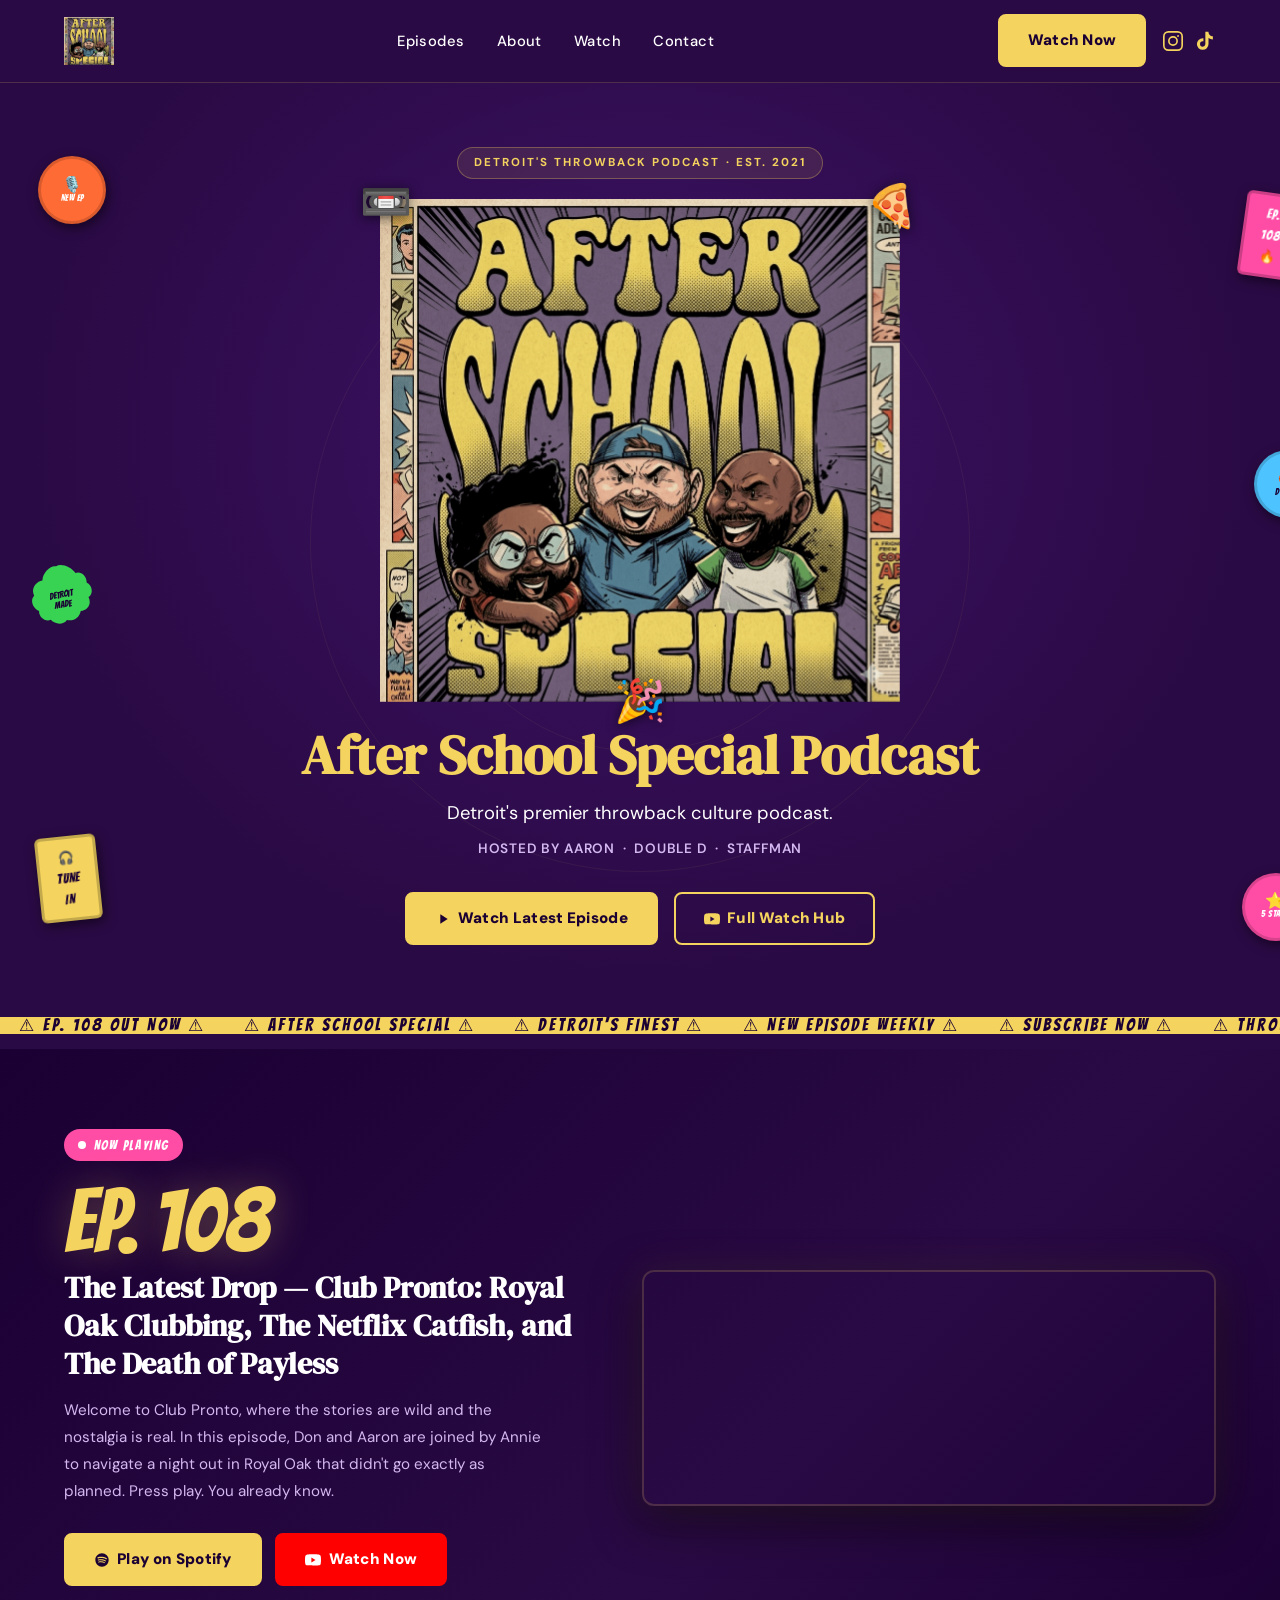
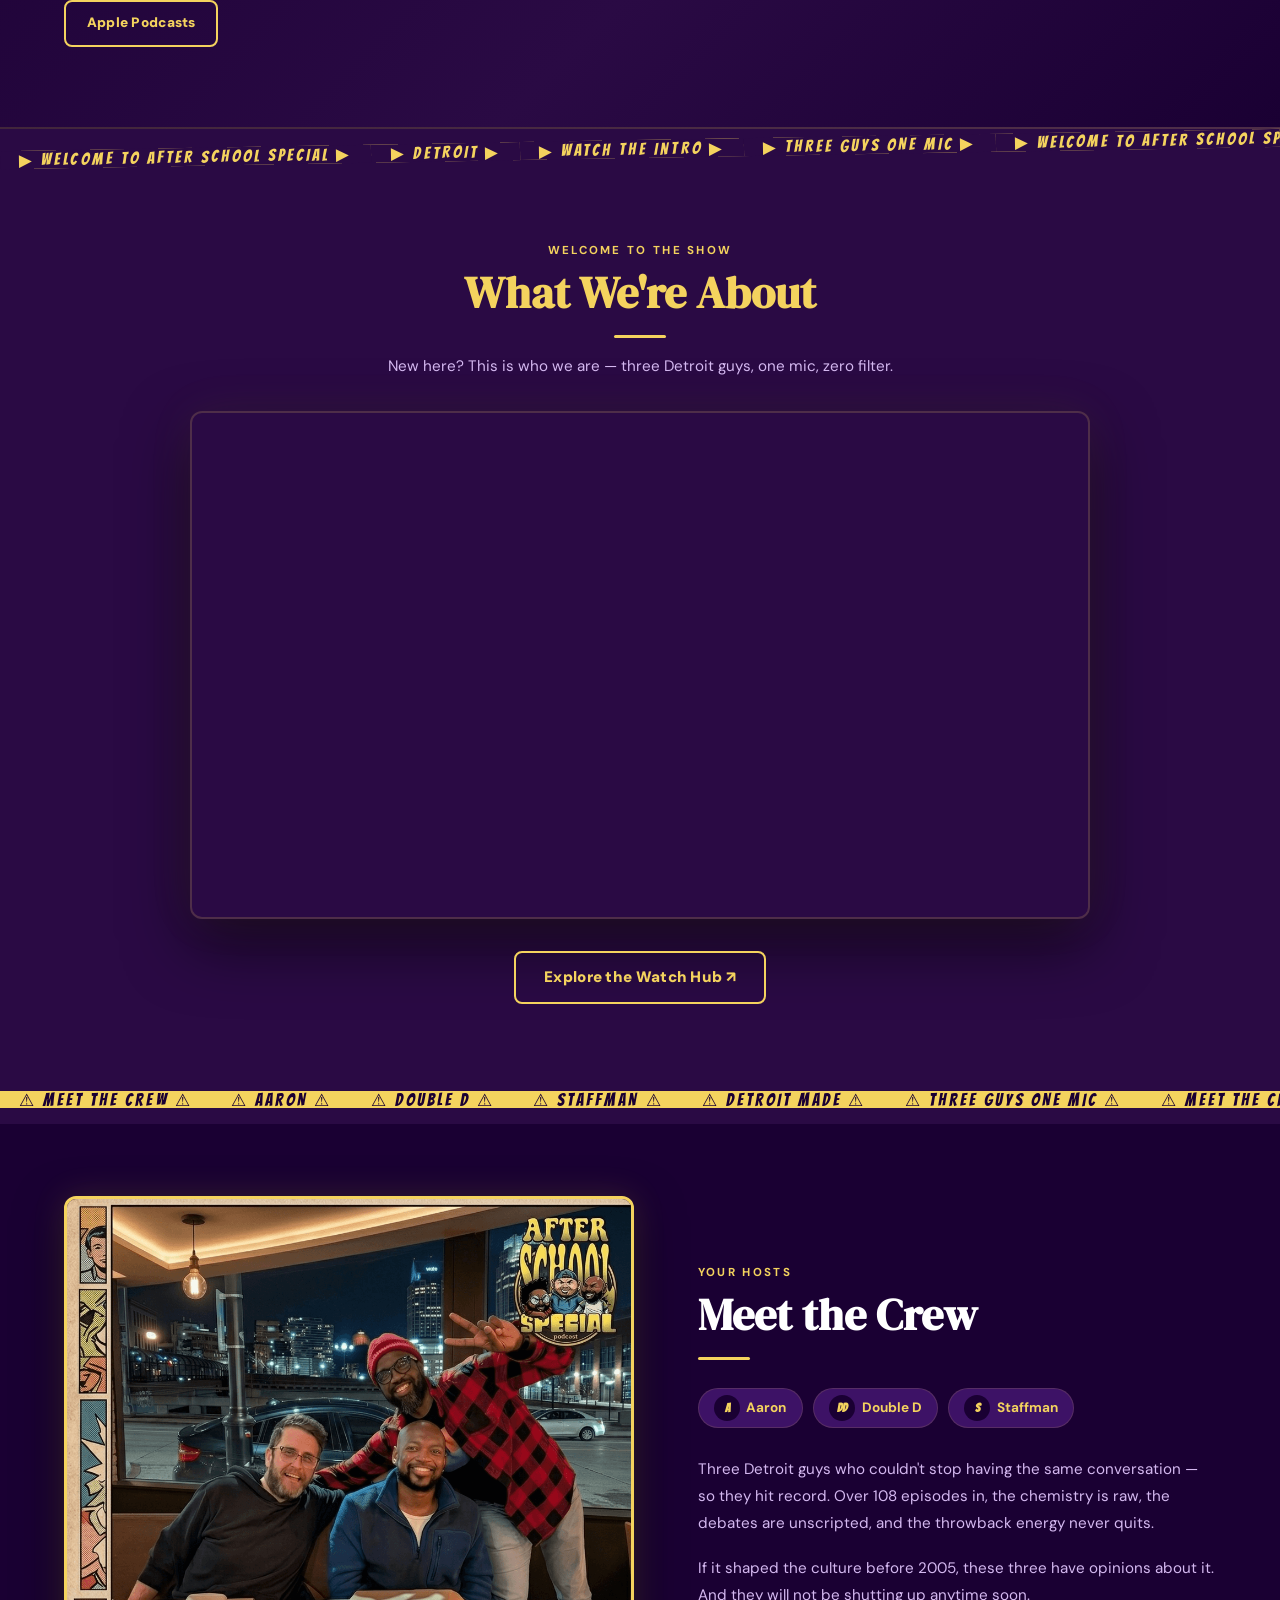
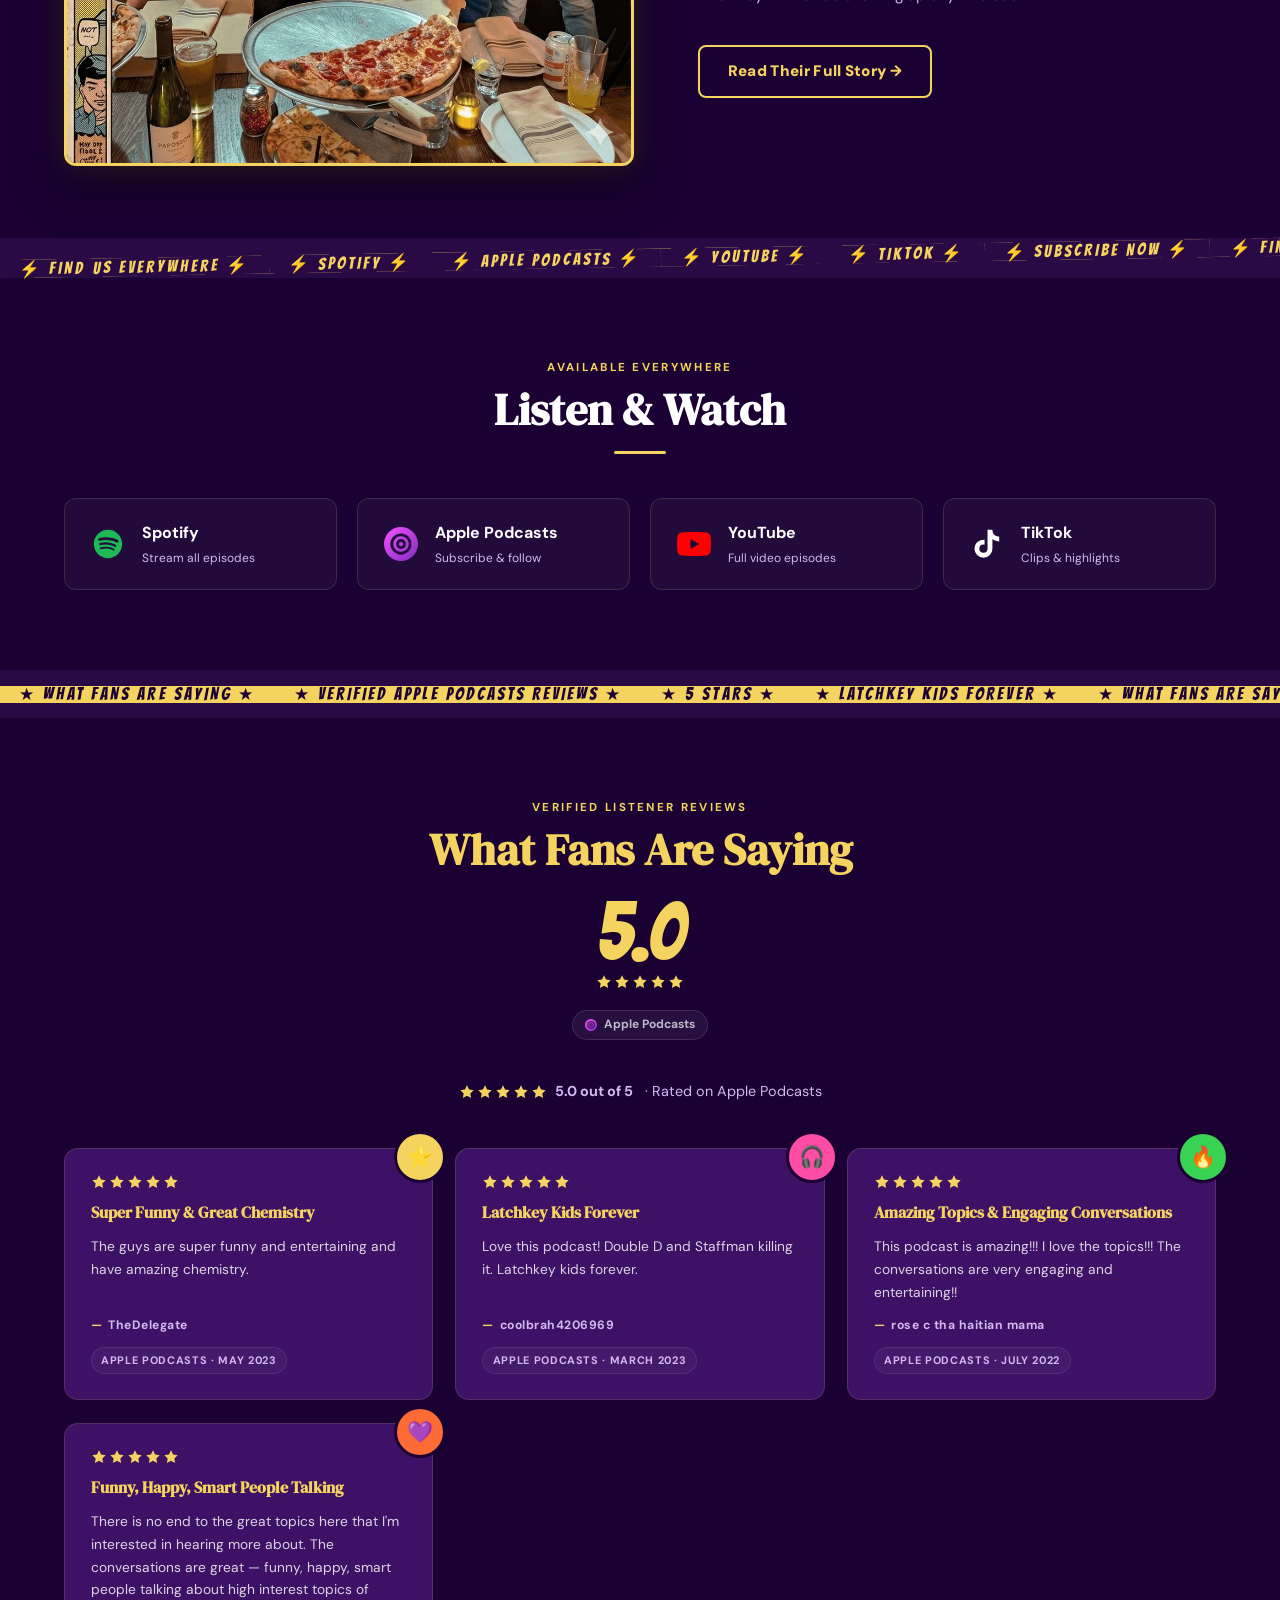
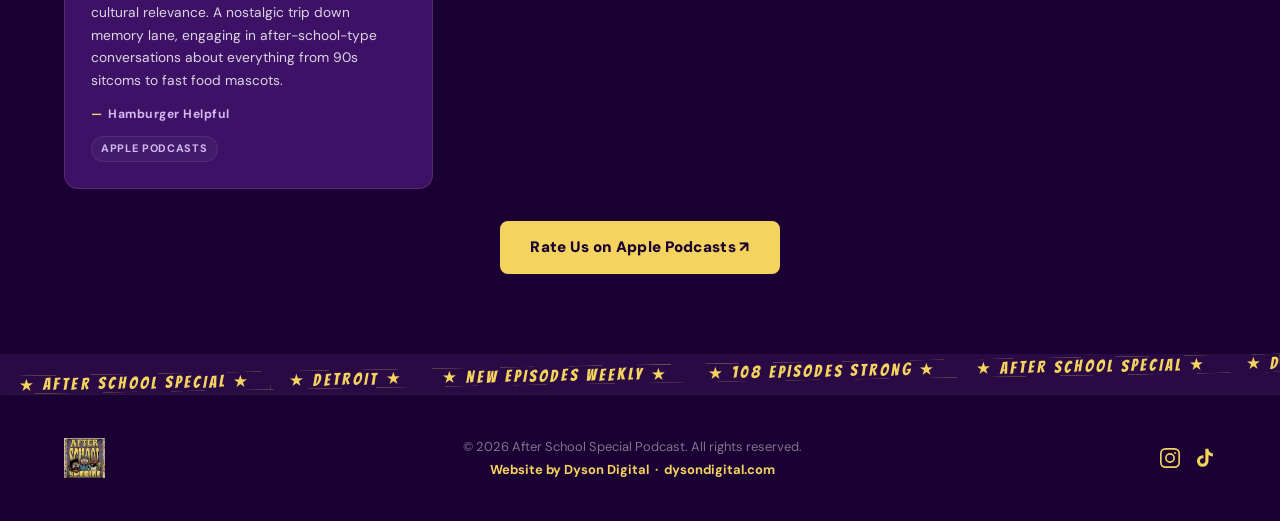
==== commit 52828f53: "Update episode title and description in index.html" ====
--- a/index.html
+++ b/index.html
@@ -197,8 +197,8 @@
         <div>
           <div class="ep106-live-badge" aria-label="Now Playing">NOW PLAYING</div>
           <div class="ep106-ep-number">EP. 108</div>
-          <h2 class="ep106-title">The Latest Drop — Out Now</h2>
-          <p class="ep106-desc">Aaron, Double D, and Staffman are back with another unfiltered hour of throwback culture, Detroit stories, and the takes nobody asked for but everyone needed. Press play. You already know.</p>
+          <h2 class="ep106-title">The Latest Drop — Club Pronto: Royal Oak Clubbing, The Netflix Catfish, and The Death of Payless</h2>
+          <p class="ep106-desc">Welcome to Club Pronto, where the stories are wild and the nostalgia is real. In this episode, Don and Aaron are joined by Annie to navigate a night out in Royal Oak that didn't go exactly as planned. Press play. You already know.</p>
           <div class="ep106-actions">
             <a href="https://open.spotify.com/show/4eDsdJVZuryyBdSL1KuzRB?si=TBrPaqwSQeCFxHXnWOUmeQ" target="_blank" rel="noopener noreferrer" class="btn-primary">
               <svg width="16" height="16" viewBox="0 0 24 24" fill="currentColor" aria-hidden="true"><path d="M12 2C6.477 2 2 6.477 2 12s4.477 10 10 10 10-4.477 10-10S17.523 2 12 2zm4.586 14.424a.622.622 0 0 1-.857.207c-2.348-1.435-5.304-1.76-8.785-.964a.623.623 0 0 1-.277-1.215c3.809-.87 7.076-.496 9.713 1.115.294.18.387.563.206.857zm1.223-2.722a.78.78 0 0 1-1.072.257c-2.687-1.652-6.785-2.13-9.965-1.166a.78.78 0 0 1-.973-.519.78.78 0 0 1 .52-.972c3.632-1.102 8.147-.568 11.233 1.329a.78.78 0 0 1 .257 1.071zm.105-2.835C14.692 8.95 9.375 8.775 6.297 9.71a.937.937 0 1 1-.543-1.793c3.563-1.08 9.492-.871 13.234 1.297a.937.937 0 0 1-.074 1.653z"/></svg>
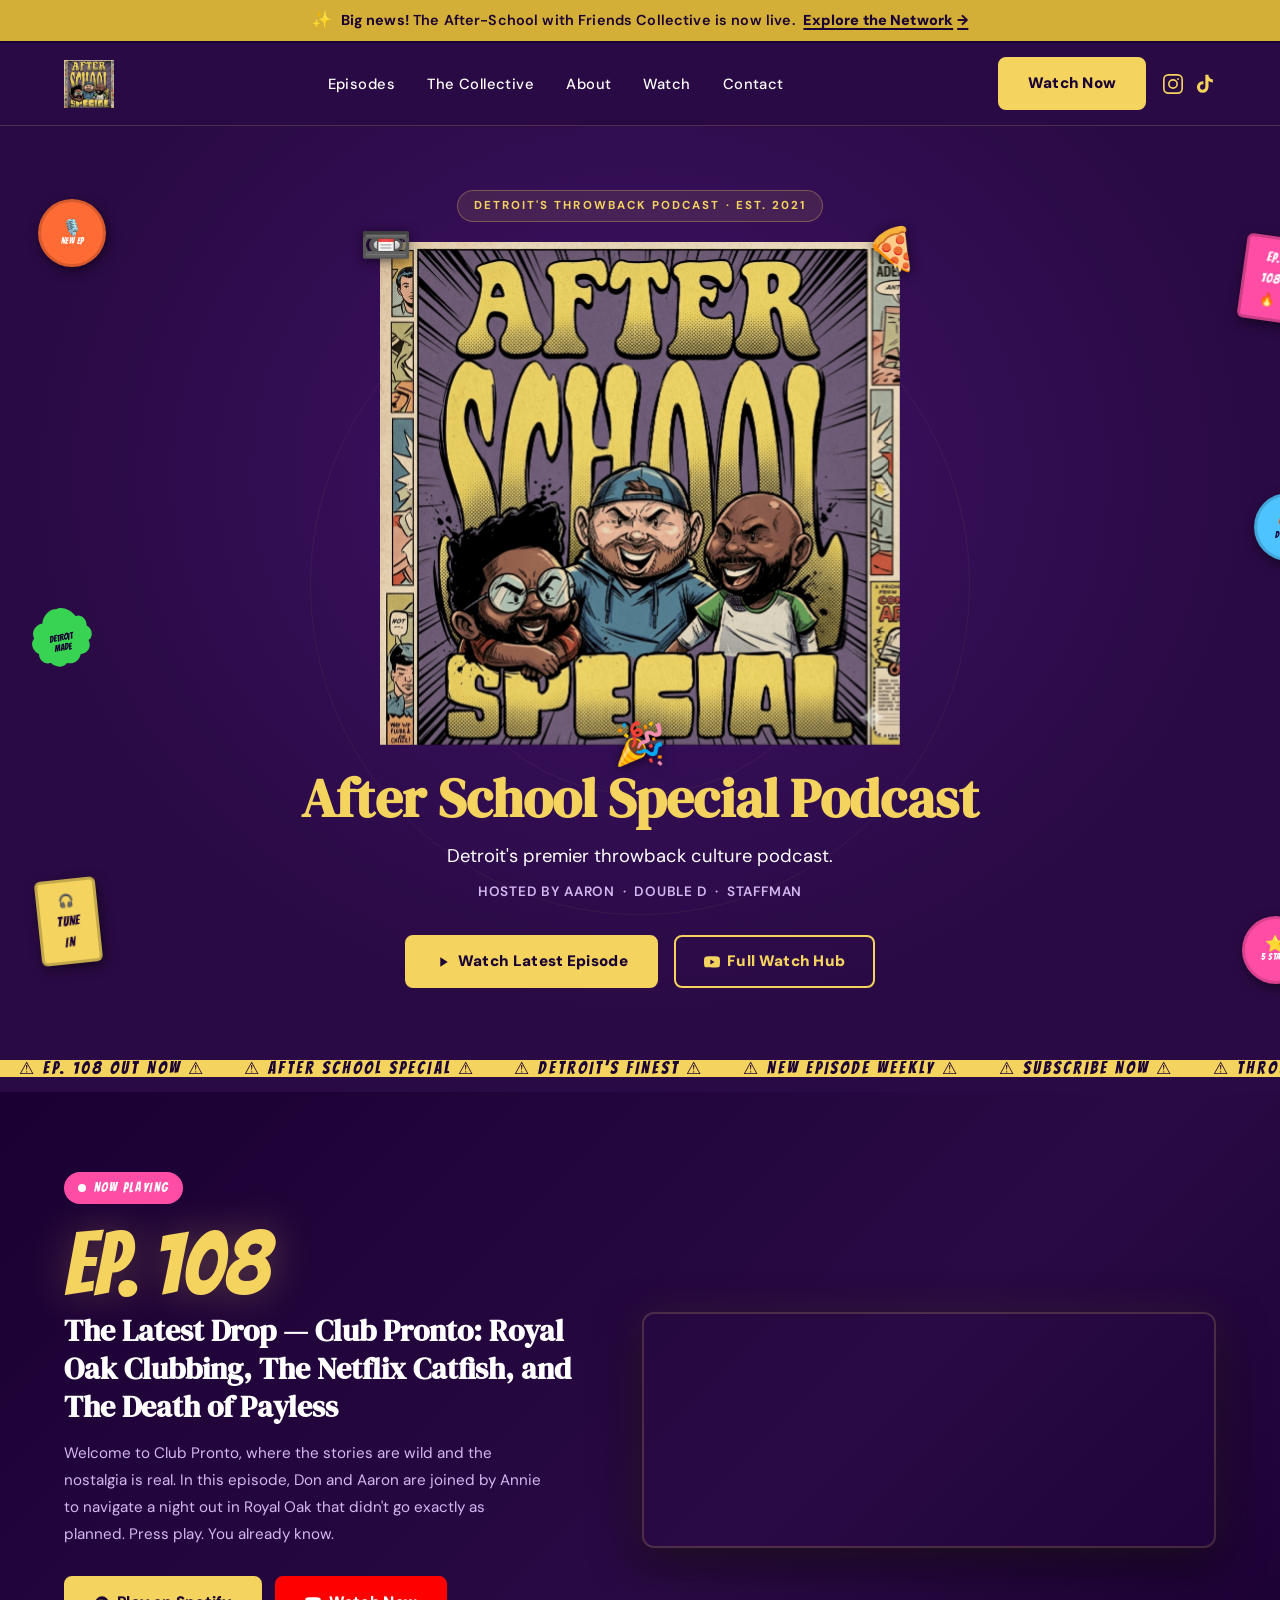
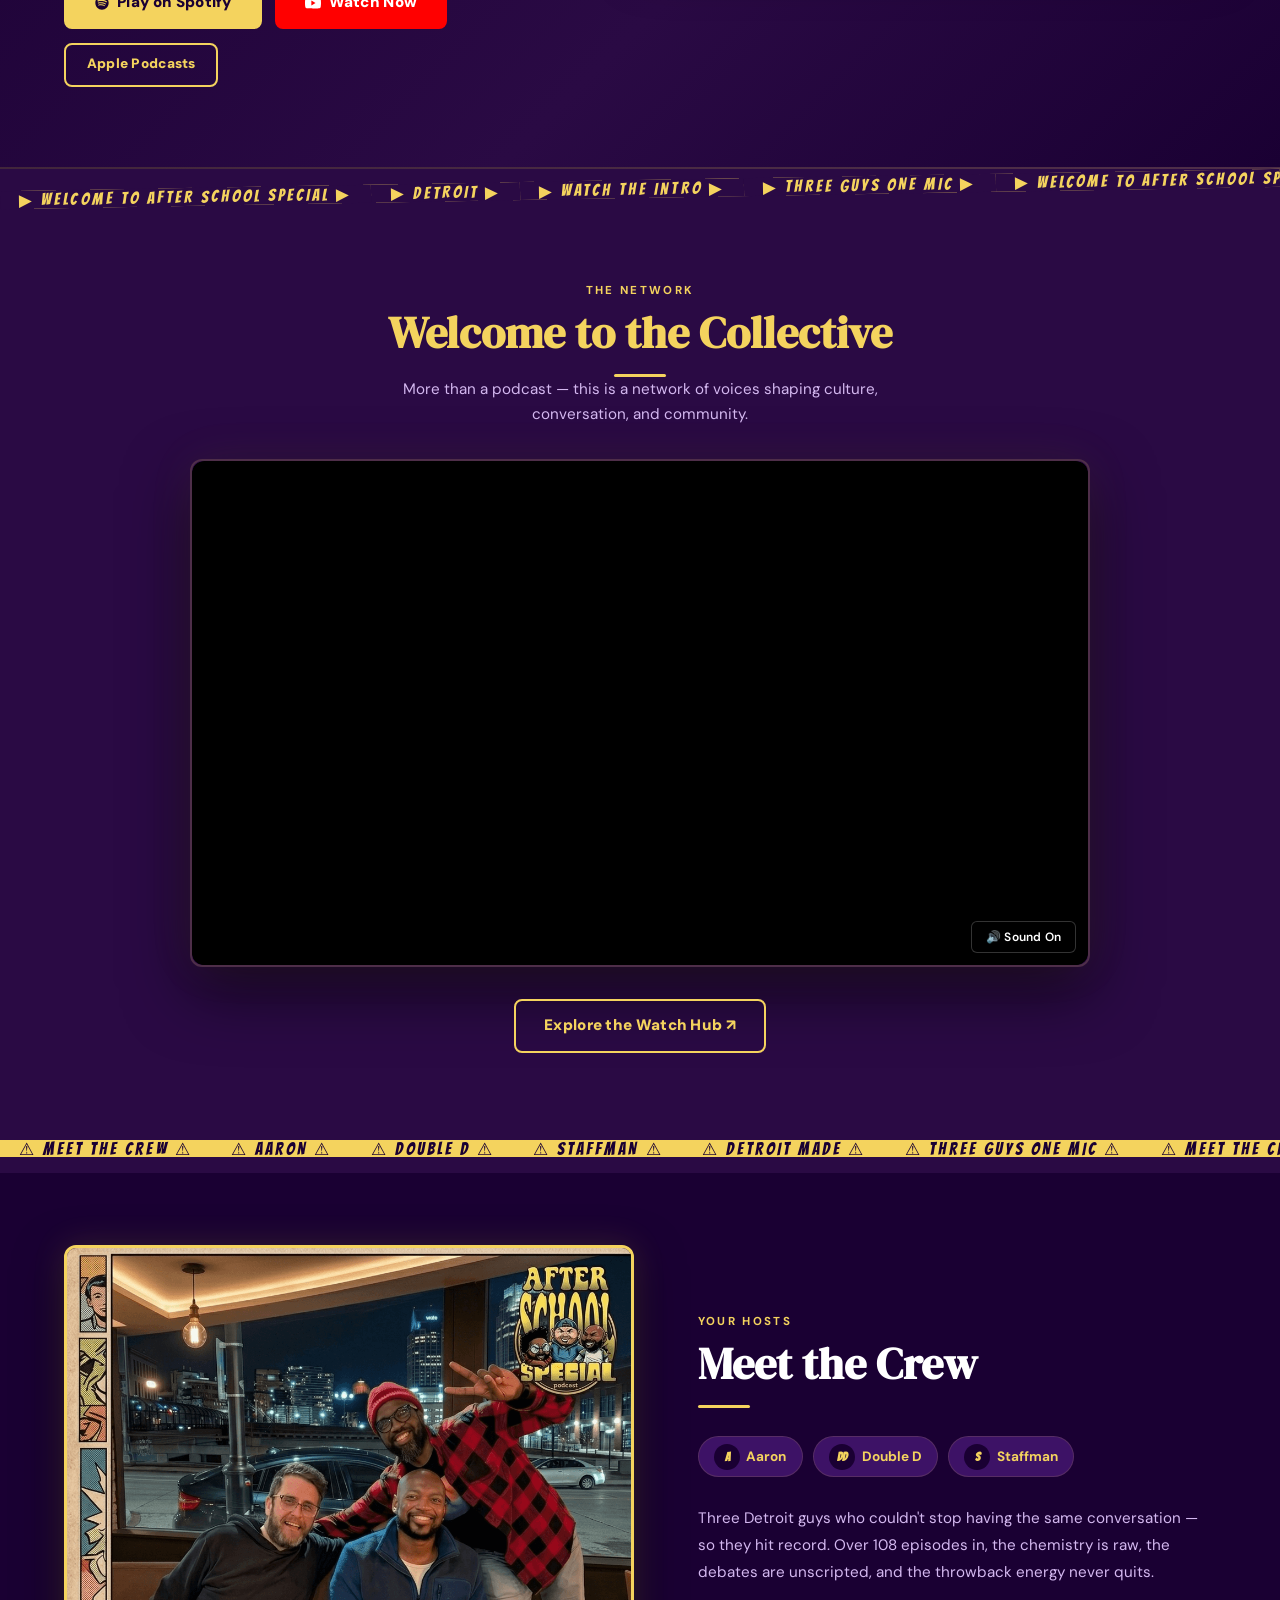
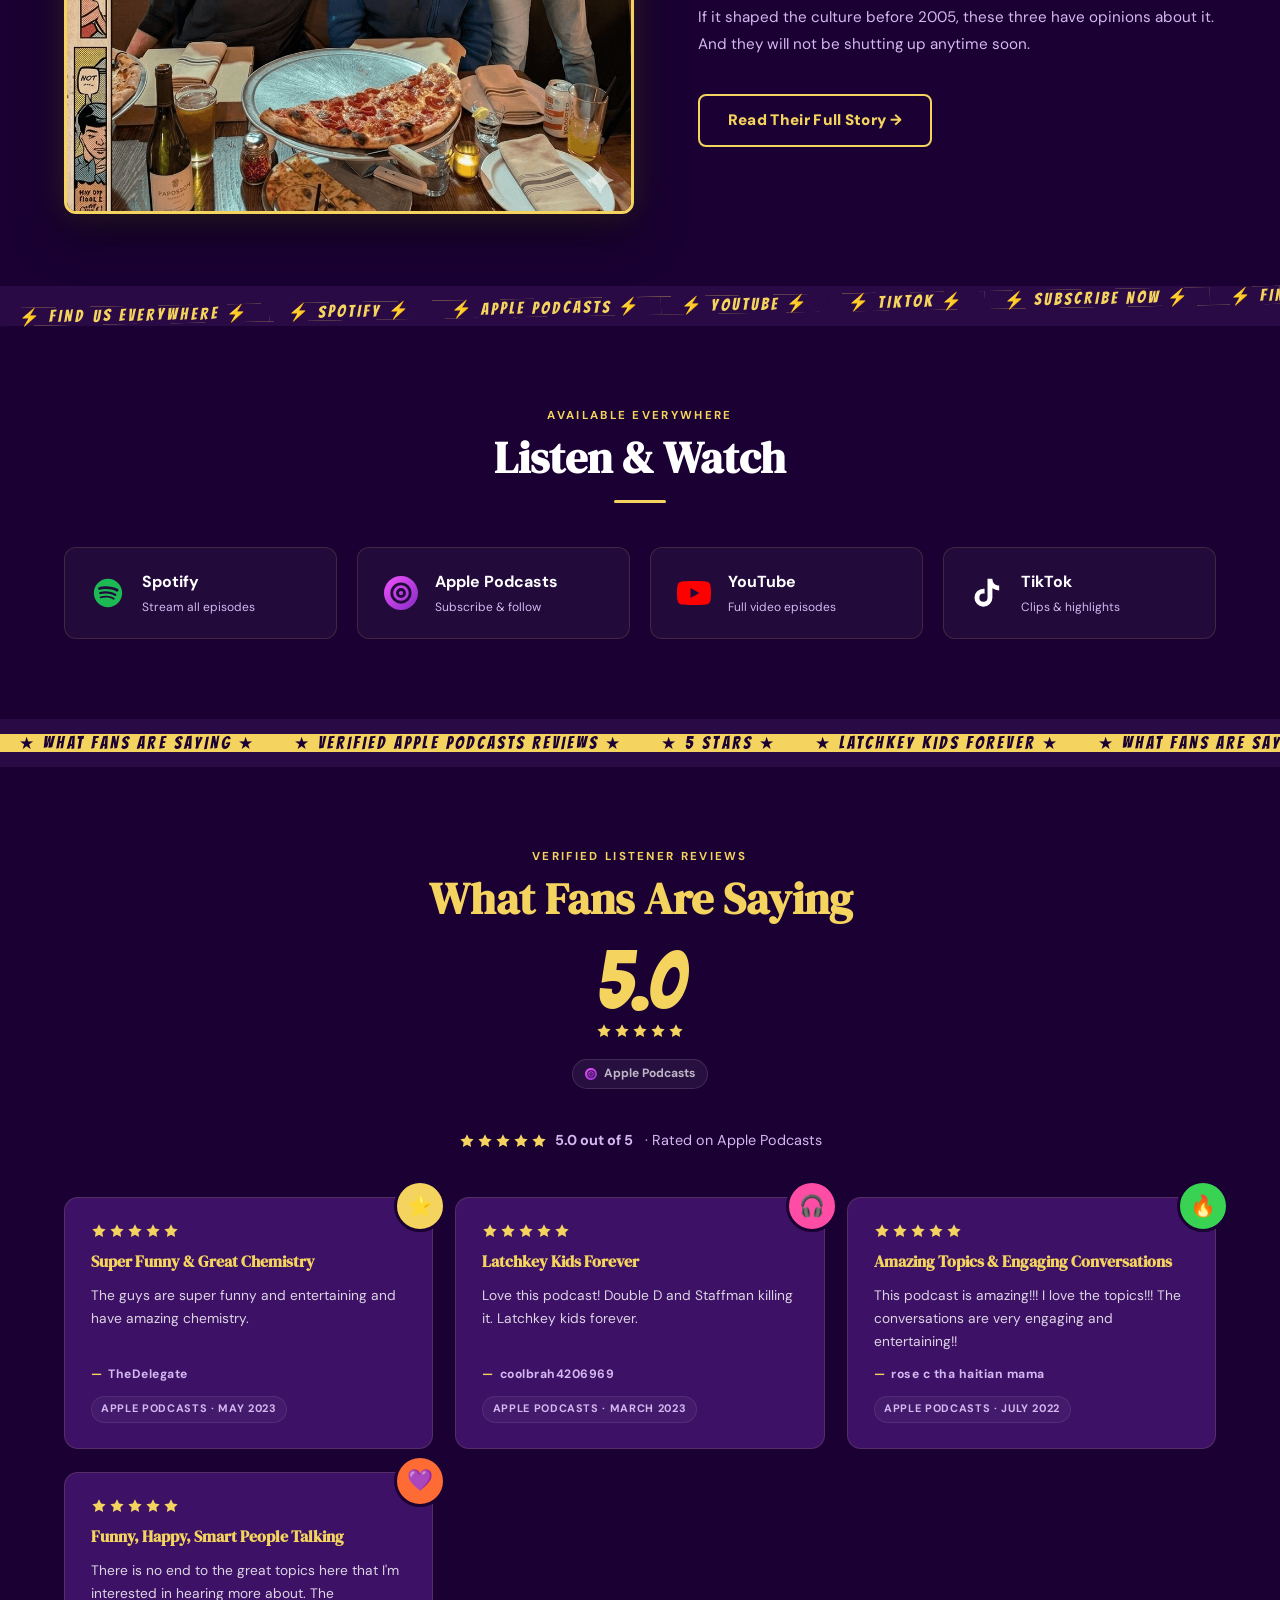
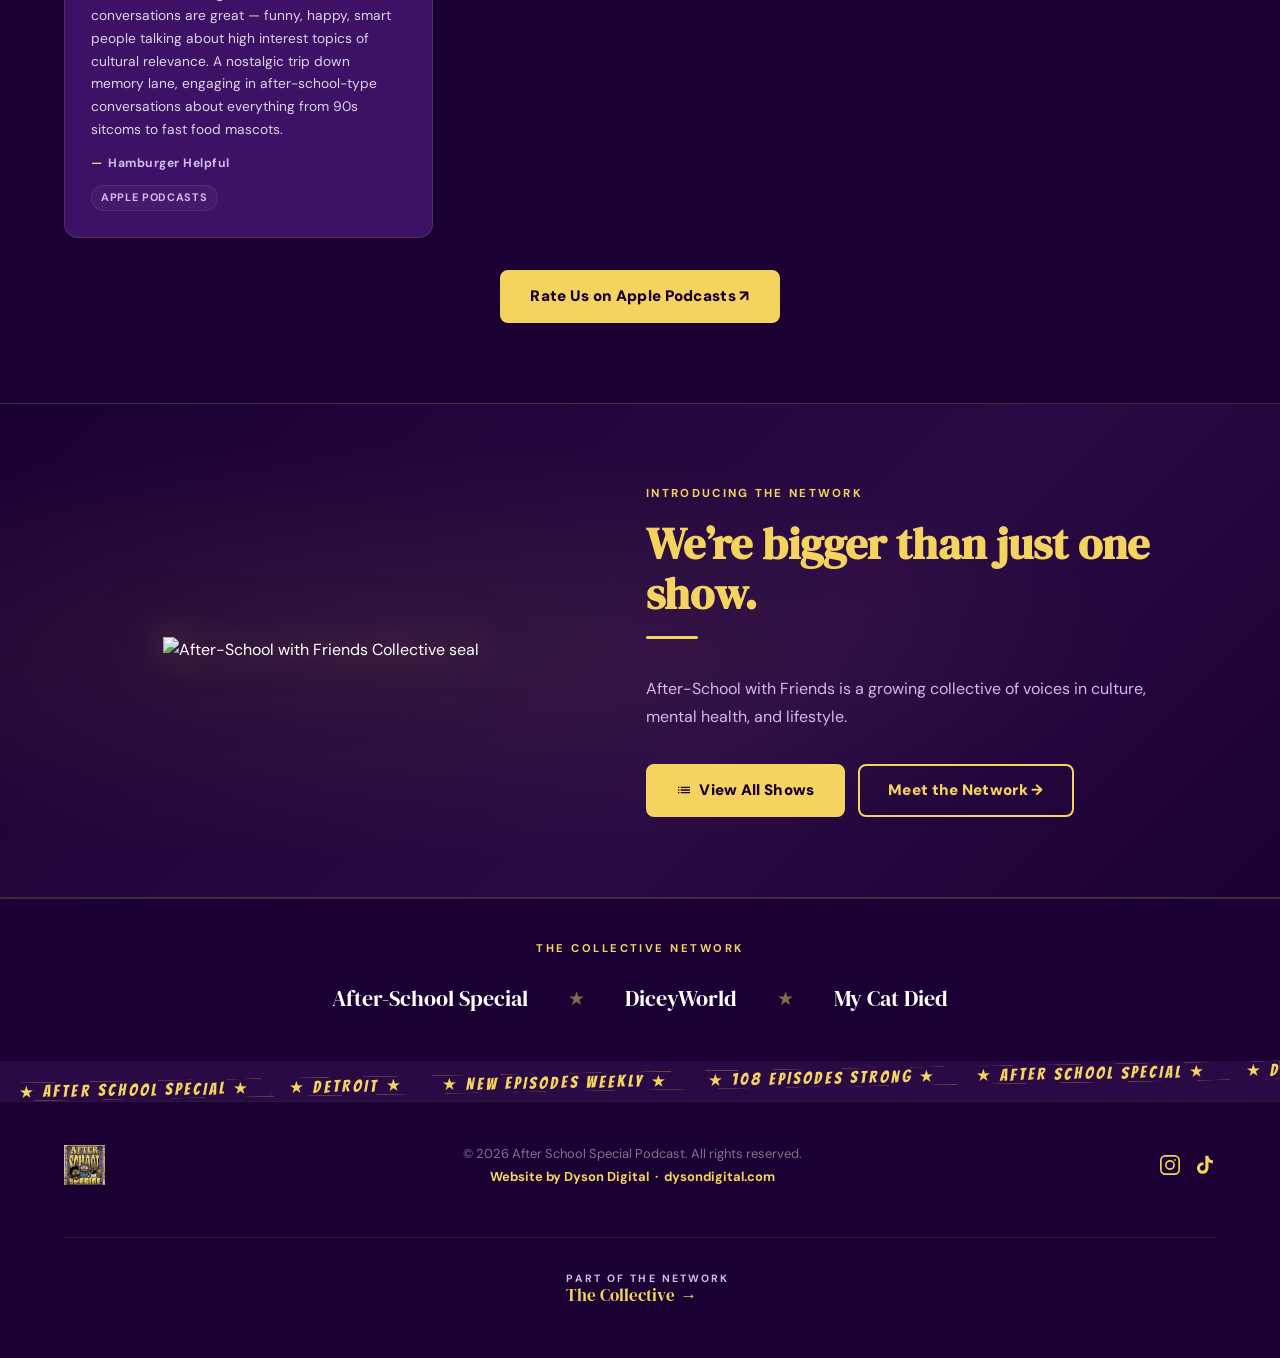
==== commit de9ee3b4: "Add files via upload" ====
--- a/index.html
+++ b/index.html
@@ -65,6 +65,15 @@
 </head>
 <body>
 
+  <!-- ══ ANNOUNCEMENT BAR ══ -->
+  <div class="announcement-bar" role="region" aria-label="Site announcement">
+    <div class="announcement-bar-inner">
+      <span class="announcement-bar-icon" aria-hidden="true">✨</span>
+      <span class="announcement-bar-text"><strong>Big news!</strong> The After-School with Friends Collective is now live.</span>
+      <a href="collective.html" class="announcement-bar-link">Explore the Network <span class="ab-arrow" aria-hidden="true">→</span></a>
+    </div>
+  </div>
+
   <!-- ══ NAVBAR ══ -->
   <header id="navbar" role="banner">
     <div class="container nav-inner">
@@ -74,13 +83,14 @@
       <nav aria-label="Main navigation">
         <ul class="nav-links">
           <li><a href="episodes.html">Episodes</a></li>
+          <li><a href="collective.html">The Collective</a></li>
           <li><a href="about.html">About</a></li>
           <li><a href="watch.html">Watch</a></li>
           <li><a href="contact.html">Contact</a></li>
         </ul>
       </nav>
       <div class="nav-right">
-        <a href="#ep106-spotlight" class="btn-primary">Watch Now</a>
+        <a href="watch.html" class="btn-primary">Watch Now</a>
         <div class="nav-icons" aria-label="Social media">
           <a href="https://www.instagram.com/afterschoolspecialpodcast/" target="_blank" rel="noopener noreferrer" aria-label="Instagram">
             <svg viewBox="0 0 24 24" fill="none" stroke="currentColor" stroke-width="1.8" stroke-linecap="round" stroke-linejoin="round" aria-hidden="true">
@@ -95,7 +105,7 @@
             </svg>
           </a>
         </div>
-        <button class="hamburger" id="hamburgerBtn" aria-label="Open menu" aria-expanded="false" aria-controls="mobileMenu">
+        <button class="hamburger" id="hamburgerBtn" type="button" aria-label="Open menu" aria-expanded="false" aria-controls="mobileMenu">
           <svg viewBox="0 0 24 24" fill="none" stroke="currentColor" stroke-width="2.5" stroke-linecap="round" aria-hidden="true">
             <line x1="3" y1="6" x2="21" y2="6"/>
             <line x1="3" y1="12" x2="21" y2="12"/>
@@ -110,10 +120,11 @@
   <nav id="mobileMenu" class="mobile-menu" aria-label="Mobile navigation" aria-hidden="true">
     <button class="mobile-close" id="mobileClose" aria-label="Close menu">&#x2715;</button>
     <a href="episodes.html" class="mobile-link">Episodes</a>
+    <a href="collective.html" class="mobile-link">The Collective</a>
     <a href="about.html" class="mobile-link">About</a>
     <a href="watch.html" class="mobile-link">Watch</a>
     <a href="contact.html" class="mobile-link">Contact</a>
-    <a href="#ep106-spotlight" class="btn-primary mobile-link">Watch Now</a>
+    <a href="watch.html" class="btn-primary mobile-link">Watch Now</a>
   </nav>
 
   <!-- ══ HERO — Logo + VHS / Pizza / Hat Stickers ══ -->
@@ -170,7 +181,7 @@
       <p class="hero-tagline">Detroit's premier throwback culture podcast.</p>
       <p class="hero-hosts">Hosted by Aaron &nbsp;·&nbsp; Double D &nbsp;·&nbsp; Staffman</p>
       <div class="hero-btns">
-        <a href="#ep106-spotlight" class="btn-primary">
+        <a href="watch.html" class="btn-primary">
           <svg width="16" height="16" viewBox="0 0 24 24" fill="currentColor" aria-hidden="true"><path d="M8 5v14l11-7z"/></svg>
           Watch Latest Episode
         </a>
@@ -238,22 +249,30 @@
   <!-- ══ SECTION 2: WELCOME VIDEO ══ -->
   <section id="welcome-video" class="welcome-video-section" aria-label="Welcome video">
     <div class="container">
-      <span class="section-label section-label--center">Welcome to the Show</span>
-      <h2 class="section-heading section-heading--center section-heading--accent">What We're About</h2>
+      <span class="section-label section-label--center">The Network</span>
+      <h2 class="section-heading section-heading--center section-heading--accent">Welcome to the Collective</h2>
       <div class="divider-accent divider-accent--center"></div>
       <p class="welcome-video-intro">
-        New here? This is who we are — three Detroit guys, one mic, zero filter.
+        More than a podcast &mdash; this is a network of voices shaping culture, conversation, and community.
       </p>
       <div class="welcome-video-wrap">
         <div class="embed-frame">
           <div class="iframe-wrap">
-            <iframe
-              src="https://www.youtube.com/embed/iHgS2sTCpyY?rel=0&modestbranding=1"
-              title="After School Special Podcast — Welcome Video"
-              allow="accelerometer; autoplay; clipboard-write; encrypted-media; gyroscope; picture-in-picture; web-share"
-              allowfullscreen
-              loading="lazy"
-            ></iframe>
+            <video
+              class="local-video-player"
+              autoplay
+              muted
+              loop
+              playsinline
+              controls
+              poster="images/og-preview.jpg"
+              aria-label="After School Special Podcast — Welcome Reel">
+              <source src="videos/afterschoolwelcome-reel.mp4" type="video/mp4">
+              Your browser does not support the video tag.
+            </video>
+            <button class="video-unmute-btn" type="button" aria-label="Unmute video">
+              🔊 Sound On
+            </button>
           </div>
         </div>
       </div>
@@ -437,6 +456,44 @@
     </div>
   </section>
 
+  <!-- ══ COLLECTIVE SPOTLIGHT — Above Footer ══ -->
+  <section class="collective-spotlight-section" aria-label="After-School with Friends Collective">
+    <div class="container">
+      <div class="collective-spotlight-grid">
+        <div class="collective-spotlight-visual">
+          <img src="images/collective-stamp.PNG" alt="After-School with Friends Collective seal" class="collective-spotlight-stamp" loading="lazy">
+        </div>
+        <div class="collective-spotlight-text">
+          <span class="section-label">Introducing the Network</span>
+          <h2 class="section-heading">We&rsquo;re bigger than just one show.</h2>
+          <div class="divider-accent"></div>
+          <p>After-School with Friends is a growing collective of voices in culture, mental health, and lifestyle.</p>
+          <div class="collective-spotlight-actions">
+            <a href="collective.html" class="btn-primary">
+              <svg width="16" height="16" viewBox="0 0 24 24" fill="currentColor" aria-hidden="true"><path d="M3 13h2v-2H3v2zm0 4h2v-2H3v2zm0-8h2V7H3v2zm4 4h14v-2H7v2zm0 4h14v-2H7v2zM7 7v2h14V7H7z"/></svg>
+              View All Shows
+            </a>
+            <a href="collective.html" class="btn-outline">Meet the Network →</a>
+          </div>
+        </div>
+      </div>
+    </div>
+  </section>
+
+  <!-- ══ NETWORK ROW — Above Footer ══ -->
+  <section class="network-row-section" aria-label="The Collective network">
+    <div class="container">
+      <p class="network-row-label">The Collective Network</p>
+      <nav class="network-row" aria-label="Network shows">
+        <a href="index.html">After-School Special</a>
+        <span class="network-row-divider" aria-hidden="true">★</span>
+        <a href="https://diceyworld.com/" target="_blank" rel="noopener noreferrer">DiceyWorld</a>
+        <span class="network-row-divider" aria-hidden="true">★</span>
+        <a href="https://mycatdied.afterschoolspecialpodcast.com/" target="_blank" rel="noopener noreferrer">My Cat Died</a>
+      </nav>
+    </div>
+  </section>
+
   <!-- CAUTION TAPE — Footer -->
   <div class="caution-tape caution-tape--pgold" role="presentation" aria-hidden="true">
     <div class="caution-tape-inner">
@@ -469,20 +526,115 @@
           </svg>
         </a>
       </div>
+      <div class="footer-collective">
+        <a href="collective.html" aria-label="The Collective">
+          <img src="images/collective-stamp.PNG" alt="" class="footer-collective-stamp" loading="lazy">
+        </a>
+        <div class="footer-collective-text">
+          <span class="footer-collective-eyebrow">Part of the Network</span>
+          <a href="collective.html" class="footer-collective-link">The Collective <span class="fc-arrow" aria-hidden="true">→</span></a>
+        </div>
+      </div>
     </div>
   </footer>
 
   <script>
-    const hamburgerBtn = document.getElementById('hamburgerBtn');
-    const mobileMenu   = document.getElementById('mobileMenu');
-    const mobileClose  = document.getElementById('mobileClose');
-    const mobileLinks  = mobileMenu.querySelectorAll('.mobile-link');
-    function openMenu()  { mobileMenu.classList.add('open'); mobileMenu.setAttribute('aria-hidden','false'); hamburgerBtn.setAttribute('aria-expanded','true'); document.body.style.overflow='hidden'; }
-    function closeMenu() { mobileMenu.classList.remove('open'); mobileMenu.setAttribute('aria-hidden','true'); hamburgerBtn.setAttribute('aria-expanded','false'); document.body.style.overflow=''; }
-    hamburgerBtn.addEventListener('click', openMenu);
-    mobileClose.addEventListener('click', closeMenu);
-    mobileLinks.forEach(l => l.addEventListener('click', closeMenu));
-    document.addEventListener('keydown', e => { if(e.key==='Escape') closeMenu(); });
+    (function () {
+      'use strict';
+      var hamburgerBtn = document.getElementById('hamburgerBtn');
+      var mobileMenu   = document.getElementById('mobileMenu');
+      var mobileClose  = document.getElementById('mobileClose');
+      var navbar       = document.getElementById('navbar');
+      if (!hamburgerBtn || !mobileMenu) return;
+
+      function isOpen() { return mobileMenu.classList.contains('open'); }
+
+      // Per spec: keep mobileMenu.open and body.menu-open ALWAYS in sync.
+      // We pass an explicit boolean to both classList.toggle() calls so the
+      // two states cannot drift (vs. relying on classList.contains()
+      // observed at slightly different times).
+      function setMenuOpen(shouldBeOpen) {
+        var isOpen = mobileMenu.classList.toggle('open', shouldBeOpen);
+        document.body.classList.toggle('menu-open', isOpen);
+        mobileMenu.setAttribute('aria-hidden', isOpen ? 'false' : 'true');
+        hamburgerBtn.setAttribute('aria-expanded', isOpen ? 'true' : 'false');
+        hamburgerBtn.setAttribute('aria-label', isOpen ? 'Close menu' : 'Open menu');
+        // Lift the navbar above the menu overlay (z-index 1200) so the
+        // hamburger stays tappable to toggle the menu closed.
+        if (navbar) navbar.style.zIndex = isOpen ? '1300' : '';
+        // Per spec: scroll-lock is now class-based (body.menu-open in CSS).
+        // We no longer set inline body.style.overflow.
+      }
+
+      function openMenu()  { setMenuOpen(true); }
+      function closeMenu() { setMenuOpen(false); }
+
+      function toggleMenu(e) {
+        if (e) { e.preventDefault(); e.stopPropagation(); }
+        setMenuOpen(!isOpen());
+      }
+
+      // Hamburger TOGGLES open/close
+      hamburgerBtn.addEventListener('click', toggleMenu);
+
+      // Close button always closes; stopPropagation prevents stray re-triggers
+      if (mobileClose) {
+        mobileClose.addEventListener('click', function (e) {
+          e.preventDefault();
+          e.stopPropagation();
+          closeMenu();
+        });
+      }
+
+      // Direct binding on every link in the menu (most reliable)
+      var menuLinks = mobileMenu.querySelectorAll('a');
+      for (var i = 0; i < menuLinks.length; i++) {
+        menuLinks[i].addEventListener('click', closeMenu);
+      }
+
+      // Belt-and-braces delegate: catches any anchor inside menu
+      mobileMenu.addEventListener('click', function (e) {
+        var t = e.target;
+        if (!t) return;
+        var anchor = t.closest && t.closest('a');
+        if (anchor && mobileMenu.contains(anchor)) closeMenu();
+      });
+
+      // ESC key closes
+      document.addEventListener('keydown', function (e) {
+        if ((e.key === 'Escape' || e.key === 'Esc') && isOpen()) closeMenu();
+      });
+
+      // In-page anchor navigation should not leave menu stuck open
+      window.addEventListener('hashchange', closeMenu);
+
+      // Resizing past mobile breakpoint clears stuck state
+      window.addEventListener('resize', function () {
+        if (window.innerWidth > 767 && isOpen()) closeMenu();
+      });
+
+      // bfcache (back/forward cache) restore: always reset to closed
+      window.addEventListener('pageshow', closeMenu);
+    })();
+
+    // Local welcome video — unmute on user click
+    const video = document.querySelector('.local-video-player');
+    const btn = document.querySelector('.video-unmute-btn');
+    if (video && btn) {
+      btn.addEventListener('click', () => {
+        video.muted = false;
+        video.volume = 1;
+        const playPromise = video.play();
+        if (playPromise !== undefined) {
+          playPromise.catch(() => { /* autoplay block — user can hit native controls */ });
+        }
+        btn.style.display = 'none';
+      });
+      // Hide button automatically if user unmutes via native controls
+      video.addEventListener('volumechange', () => {
+        if (!video.muted) btn.style.display = 'none';
+      });
+    }
   </script>
 </body>
 </html>
--- a/style.css
+++ b/style.css
@@ -383,7 +383,7 @@
   position: fixed;
   inset: 0;
   background: var(--bg-deeper);
-  z-index: 1000;
+  z-index: 1200;
   flex-direction: column;
   align-items: center;
   justify-content: center;
@@ -399,7 +399,7 @@
   position: absolute;
   top: 1.5rem;
   right: 1.5rem;
-  z-index: 1100;
+  z-index: 1300;
   background: none;
   border: none;
   color: var(--accent);
@@ -1054,3 +1054,1304 @@
 .platforms-divider {
   margin: 0 auto 0;
 }
+
+/* ============================================================
+   ░░ COLLECTIVE — ADDITIONS v6.2
+   Announcement Bar · Collective Spotlight · Show Cards
+   ============================================================ */
+
+/* ======================================================
+   ░░ ANNOUNCEMENT BAR — Top of Site
+   Sits above the sticky navbar; scrolls away naturally.
+   Gold "Standard" vibe, dark text, accessible contrast.
+   ====================================================== */
+.announcement-bar {
+  background: var(--accent);
+  color: var(--bg-deeper);
+  padding: 0.65rem 1rem;
+  text-align: center;
+  font-size: 0.9rem;
+  font-weight: 600;
+  letter-spacing: 0.01em;
+  position: relative;
+  z-index: 1001;
+  border-bottom: 2px solid var(--bg-deeper);
+  font-family: var(--font-body);
+}
+.announcement-bar-inner {
+  width: 90%;
+  max-width: var(--container-w);
+  margin: 0 auto;
+  display: flex;
+  align-items: center;
+  justify-content: center;
+  gap: 0.55rem;
+  flex-wrap: wrap;
+  line-height: 1.4;
+}
+.announcement-bar-icon {
+  display: inline-flex;
+  font-size: 1rem;
+  line-height: 1;
+}
+.announcement-bar-text {
+  color: var(--bg-deeper);
+}
+.announcement-bar-link {
+  color: var(--bg-deeper);
+  font-weight: 900;
+  text-decoration: underline;
+  text-underline-offset: 3px;
+  text-decoration-thickness: 2px;
+  display: inline-flex;
+  align-items: center;
+  gap: 0.25rem;
+  transition: color var(--transition), gap var(--transition);
+  white-space: nowrap;
+}
+.announcement-bar-link:hover,
+.announcement-bar-link:focus {
+  color: var(--bg-card);
+  gap: 0.45rem;
+}
+.announcement-bar-link .ab-arrow {
+  display: inline-block;
+  transition: transform var(--transition);
+}
+.announcement-bar-link:hover .ab-arrow,
+.announcement-bar-link:focus .ab-arrow {
+  transform: translateX(3px);
+}
+
+@media (max-width: 600px) {
+  .announcement-bar { font-size: 0.78rem; padding: 0.55rem 0.75rem; }
+  .announcement-bar-inner { gap: 0.35rem; }
+}
+@media (max-width: 380px) {
+  .announcement-bar { font-size: 0.72rem; }
+}
+
+/* ======================================================
+   ░░ COLLECTIVE SPOTLIGHT — Homepage section
+   Sits above footer caution tape. 50/50 desktop, stacked
+   mobile. Gold-glow seal on left, copy + CTA on right.
+   ====================================================== */
+.collective-spotlight-section {
+  background: linear-gradient(135deg, var(--bg-deeper) 0%, var(--bg-dark) 60%, var(--bg-deeper) 100%);
+  padding: var(--section-pad) 0;
+  border-top: 1px solid var(--border-gold);
+  border-bottom: 1px solid var(--border-gold);
+  position: relative;
+  overflow: hidden;
+}
+.collective-spotlight-section::before {
+  content: '';
+  position: absolute;
+  inset: 0;
+  background: radial-gradient(ellipse at 30% 50%, rgba(244,211,94,0.08) 0%, transparent 60%);
+  pointer-events: none;
+  z-index: 0;
+}
+.collective-spotlight-grid {
+  display: grid;
+  grid-template-columns: 1fr 1.1fr;
+  gap: 4rem;
+  align-items: center;
+  position: relative;
+  z-index: 1;
+}
+.collective-spotlight-visual {
+  position: relative;
+  display: flex;
+  align-items: center;
+  justify-content: center;
+  padding: 1rem;
+}
+.collective-spotlight-seal {
+  width: 100%;
+  max-width: 340px;
+  height: auto;
+  display: block;
+  filter: drop-shadow(0 0 24px rgba(244,211,94,0.28))
+          drop-shadow(0 12px 32px rgba(0,0,0,0.55));
+  animation: logo-glow-pulse 4s ease-in-out infinite;
+}
+.collective-spotlight-text { display: flex; flex-direction: column; gap: 0.5rem; }
+.collective-spotlight-text .section-heading {
+  color: var(--accent);
+  margin-bottom: 0.5rem;
+}
+.collective-spotlight-text p {
+  color: var(--text-muted);
+  font-size: 1rem;
+  line-height: 1.78;
+  margin-bottom: 1.5rem;
+  max-width: 540px;
+}
+.collective-spotlight-actions {
+  display: flex;
+  gap: 0.85rem;
+  flex-wrap: wrap;
+  align-items: center;
+}
+
+@media (max-width: 860px) {
+  .collective-spotlight-grid {
+    grid-template-columns: 1fr;
+    gap: 2.5rem;
+    text-align: center;
+  }
+  .collective-spotlight-visual { order: -1; }
+  .collective-spotlight-text { align-items: center; }
+  .collective-spotlight-text p { margin-left: auto; margin-right: auto; }
+  .collective-spotlight-actions { justify-content: center; }
+  .collective-spotlight-text .divider-accent { margin-left: auto; margin-right: auto; }
+}
+@media (max-width: 480px) {
+  .collective-spotlight-actions { flex-direction: column; align-items: stretch; width: 100%; }
+  .collective-spotlight-actions .btn-primary,
+  .collective-spotlight-actions .btn-outline { justify-content: center; }
+  .collective-spotlight-seal { max-width: 240px; }
+}
+
+/* ======================================================
+   ░░ COLLECTIVE PAGE — Hero, Intro, Show Grid
+   Show cards extend the existing card system (matches
+   archive-panel border / hover language).
+   ====================================================== */
+
+/* Page hero — collective variant uses existing .page-hero */
+.collective-page-h1 {
+  color: var(--accent);
+  font-size: clamp(2rem, 4.5vw, 3.2rem);
+  margin-top: 0.5rem;
+  line-height: 1.1;
+}
+.collective-page-hero-stickers {
+  position: absolute;
+  inset: 0;
+  pointer-events: none;
+  overflow: visible;
+  z-index: 4;
+}
+.collective-hero-sticker {
+  position: absolute;
+}
+.cps-1 { top: 22px; left: 5%; }
+.cps-2 { top: 28px; right: 6%; }
+.cps-3 { bottom: 16px; left: 7%; }
+.cps-4 { bottom: 20px; right: 7%; }
+
+/* Intro section */
+.collective-intro-section {
+  background: var(--bg-dark);
+  padding: 4rem 0 2.5rem;
+}
+.collective-intro-text {
+  text-align: center;
+  color: var(--text-muted);
+  font-size: 1.02rem;
+  line-height: 1.8;
+  max-width: 720px;
+  margin: 0 auto;
+}
+
+/* Shows section */
+.collective-shows-section {
+  background: var(--bg-dark);
+  padding: 2.5rem 0 var(--section-pad);
+}
+.show-grid {
+  display: grid;
+  grid-template-columns: repeat(auto-fit, minmax(300px, 1fr));
+  gap: 1.75rem;
+  margin-top: 3rem;
+}
+.show-card {
+  background: var(--bg-card);
+  border: 1px solid var(--border-card);
+  border-radius: var(--radius);
+  overflow: hidden;
+  display: flex;
+  flex-direction: column;
+  position: relative;
+  transition: transform var(--transition), box-shadow var(--transition), border-color var(--transition);
+}
+.show-card:hover {
+  transform: translateY(-6px) scale(1.03);
+  box-shadow: 0 28px 64px rgba(0,0,0,0.6), 0 0 0 1px rgba(244,211,94,0.18);
+  border-color: rgba(244,211,94,0.45);
+  z-index: 2;
+}
+.show-card--flagship {
+  border-color: rgba(244,211,94,0.4);
+  box-shadow: 0 0 28px rgba(244,211,94,0.08), 0 12px 32px rgba(0,0,0,0.4);
+}
+.show-card-flag {
+  position: absolute;
+  top: 0.9rem;
+  right: 0.9rem;
+  z-index: 3;
+  background: var(--accent);
+  color: var(--bg-deeper);
+  font-family: var(--font-stamp);
+  font-size: 0.72rem;
+  letter-spacing: 0.12em;
+  padding: 0.28rem 0.75rem;
+  border-radius: 50px;
+  border: 2px solid var(--bg-deeper);
+  transform: rotate(4deg);
+  filter: drop-shadow(0 4px 8px rgba(0,0,0,0.4));
+}
+.show-card-image-wrap {
+  width: 100%;
+  aspect-ratio: 16 / 10;
+  background: linear-gradient(135deg, var(--bg-deeper) 0%, #2a0a44 100%);
+  display: flex;
+  align-items: center;
+  justify-content: center;
+  padding: 1.5rem;
+  border-bottom: 1px solid var(--border-card);
+  overflow: hidden;
+  position: relative;
+}
+.show-card-image-wrap img {
+  max-width: 80%;
+  max-height: 100%;
+  width: auto;
+  height: auto;
+  object-fit: contain;
+  display: block;
+  filter: drop-shadow(0 8px 20px rgba(0,0,0,0.5));
+}
+.show-card-image-placeholder {
+  font-family: var(--font-stamp);
+  font-size: clamp(1.6rem, 4vw, 2.4rem);
+  color: var(--accent);
+  letter-spacing: 0.05em;
+  text-align: center;
+  opacity: 0.85;
+  padding: 0 1rem;
+  line-height: 1.2;
+}
+.show-card-body {
+  padding: 1.5rem 1.5rem 1.75rem;
+  display: flex;
+  flex-direction: column;
+  gap: 0.65rem;
+  flex: 1;
+}
+.show-card-eyebrow {
+  font-size: 0.7rem;
+  font-weight: 700;
+  letter-spacing: 0.18em;
+  text-transform: uppercase;
+  color: var(--text-muted);
+  display: inline-flex;
+  align-items: center;
+  gap: 0.4rem;
+}
+.show-card-eyebrow--flagship { color: var(--accent); }
+.show-card-title {
+  font-family: var(--font-display);
+  font-size: 1.4rem;
+  color: var(--accent);
+  line-height: 1.2;
+}
+.show-card-desc {
+  font-size: 0.9rem;
+  color: rgba(255,255,255,0.84);
+  line-height: 1.72;
+  flex: 1;
+}
+.show-card-actions {
+  display: flex;
+  flex-wrap: wrap;
+  gap: 0.55rem;
+  margin-top: 0.6rem;
+}
+.show-card-actions .btn-primary,
+.show-card-actions .btn-outline,
+.show-card-actions .btn-red {
+  font-size: 0.82rem;
+  padding: 0.55rem 1.1rem;
+}
+
+@media (max-width: 480px) {
+  .show-card-actions { flex-direction: column; align-items: stretch; }
+  .show-card-actions .btn-primary,
+  .show-card-actions .btn-outline,
+  .show-card-actions .btn-red { justify-content: center; }
+  .show-grid { grid-template-columns: 1fr; }
+}
+
+/* ======================================================
+   ░░ COLLECTIVE PLAYLISTS SECTION
+   Spotify + SoundCloud playlist embeds.
+   ====================================================== */
+.collective-playlists-section {
+  background: var(--bg-deeper);
+  padding: var(--section-pad) 0;
+  border-top: 1px solid var(--border-gold);
+}
+.collective-playlists-section .section-heading { color: var(--accent); }
+.collective-playlists-grid {
+  display: grid;
+  grid-template-columns: 1fr 1fr;
+  gap: 2rem;
+  margin-top: 2.5rem;
+}
+.collective-playlist-card {
+  background: var(--bg-card);
+  border: 1px solid var(--border-card);
+  border-radius: var(--radius);
+  padding: 1.5rem;
+  display: flex;
+  flex-direction: column;
+  gap: 1rem;
+  transition: transform var(--transition), box-shadow var(--transition);
+}
+.collective-playlist-card:hover {
+  transform: translateY(-3px);
+  box-shadow: 0 16px 40px rgba(0,0,0,0.4);
+}
+.collective-playlist-card-header {
+  display: flex;
+  align-items: center;
+  gap: 0.75rem;
+}
+.collective-playlist-card-header svg { flex-shrink: 0; }
+.collective-playlist-card-title {
+  font-family: var(--font-display);
+  font-size: 1.15rem;
+  color: var(--accent);
+  line-height: 1.25;
+}
+.collective-playlist-card-sub {
+  font-size: 0.78rem;
+  color: var(--text-muted);
+  letter-spacing: 0.06em;
+  text-transform: uppercase;
+  font-weight: 700;
+  margin-top: 0.15rem;
+}
+.collective-playlist-card .spotify-player-wrap {
+  border: 1px solid var(--border-gold);
+  border-radius: 8px;
+}
+.collective-playlist-card .spotify-player-wrap iframe { height: 352px; }
+.collective-playlist-soundcloud-link {
+  display: inline-flex;
+  align-items: center;
+  gap: 0.45rem;
+  margin-top: auto;
+  font-size: 0.88rem;
+  font-weight: 700;
+  color: var(--accent);
+  padding: 0.7rem 1rem;
+  border: 2px solid var(--accent);
+  border-radius: 8px;
+  background: transparent;
+  transition: background var(--transition), color var(--transition), transform var(--transition);
+  align-self: flex-start;
+}
+.collective-playlist-soundcloud-link:hover {
+  background: var(--accent);
+  color: var(--bg-deeper);
+  transform: translateY(-2px);
+}
+
+@media (max-width: 860px) {
+  .collective-playlists-grid { grid-template-columns: 1fr; gap: 1.5rem; }
+}
+
+/* ============================================================
+   ░░ COLLECTIVE — ADDITIONS v6.3
+   Local Video Player · Unmute Button · Collective Stamp
+   Network Row · Footer Stamp · Live Feed Embeds
+   ============================================================ */
+
+/* ── Override announcement bar to spec gold #D4AF37 ── */
+.announcement-bar {
+  background: #D4AF37;
+}
+
+/* ======================================================
+   ░░ LOCAL VIDEO PLAYER (Homepage Welcome Reel)
+   ====================================================== */
+.local-video-player {
+  width: 100%;
+  height: 100%;
+  border-radius: var(--radius);
+  display: block;
+  background: #000;
+  object-fit: cover;
+  box-shadow:
+    0 0 40px rgba(244,211,94,0.08),
+    0 24px 64px rgba(0,0,0,0.6);
+}
+
+.video-unmute-btn {
+  position: absolute;
+  bottom: 12px;
+  right: 12px;
+  background: rgba(0, 0, 0, 0.75);
+  color: #fff;
+  border: 1px solid rgba(255,255,255,0.2);
+  font-family: var(--font-body);
+  font-size: 0.75rem;
+  font-weight: 600;
+  padding: 0.45rem 0.85rem;
+  border-radius: 6px;
+  cursor: pointer;
+  z-index: 10;
+  letter-spacing: 0.02em;
+  display: inline-flex;
+  align-items: center;
+  gap: 0.35rem;
+  backdrop-filter: blur(4px);
+  transition: background var(--transition), color var(--transition), transform var(--transition);
+}
+
+.video-unmute-btn:hover,
+.video-unmute-btn:focus {
+  background: rgba(212, 175, 55, 0.95);
+  color: #1a0033;
+  transform: translateY(-1px);
+}
+
+@media (max-width: 480px) {
+  .video-unmute-btn { font-size: 0.7rem; padding: 0.35rem 0.7rem; bottom: 8px; right: 8px; }
+}
+
+/* ======================================================
+   ░░ COLLECTIVE STAMP
+   Used on collective.html hero AND homepage spotlight.
+   ====================================================== */
+.collective-stamp-wrap {
+  display: flex;
+  justify-content: center;
+  margin-bottom: 1.75rem;
+}
+
+.collective-stamp-wrap img {
+  width: 100%;
+  max-width: 220px;
+  height: auto;
+  display: block;
+  filter:
+    drop-shadow(0 0 14px rgba(212,175,55,0.45))
+    drop-shadow(0 0 32px rgba(212,175,55,0.18));
+  animation: collective-stamp-pulse 4s ease-in-out infinite;
+}
+
+@keyframes collective-stamp-pulse {
+  0%, 100% {
+    filter:
+      drop-shadow(0 0 14px rgba(212,175,55,0.45))
+      drop-shadow(0 0 32px rgba(212,175,55,0.18));
+  }
+  50% {
+    filter:
+      drop-shadow(0 0 22px rgba(212,175,55,0.65))
+      drop-shadow(0 0 48px rgba(212,175,55,0.28));
+  }
+}
+
+/* Variant for the homepage spotlight section — larger */
+.collective-spotlight-stamp {
+  width: 100%;
+  max-width: 320px;
+  height: auto;
+  display: block;
+  filter:
+    drop-shadow(0 0 18px rgba(212,175,55,0.5))
+    drop-shadow(0 0 40px rgba(212,175,55,0.2))
+    drop-shadow(0 12px 32px rgba(0,0,0,0.55));
+  animation: collective-stamp-pulse 4s ease-in-out infinite;
+}
+
+@media (max-width: 480px) {
+  .collective-spotlight-stamp { max-width: 220px; }
+  .collective-stamp-wrap img  { max-width: 170px; }
+}
+
+/* ======================================================
+   ░░ NETWORK ROW — homepage strip above footer
+   Minimal horizontal row of show names.
+   ====================================================== */
+.network-row-section {
+  background: var(--bg-deeper);
+  padding: 2.5rem 0;
+  border-top: 1px solid var(--border-gold);
+}
+.network-row-label {
+  text-align: center;
+  font-size: 0.7rem;
+  font-weight: 700;
+  letter-spacing: 0.22em;
+  text-transform: uppercase;
+  color: var(--accent);
+  margin-bottom: 1.25rem;
+}
+.network-row {
+  display: flex;
+  justify-content: center;
+  align-items: center;
+  flex-wrap: wrap;
+  gap: 1rem 2.5rem;
+  font-family: var(--font-display);
+  font-size: clamp(1rem, 2vw, 1.35rem);
+}
+.network-row a {
+  color: var(--text-white);
+  position: relative;
+  transition: color var(--transition);
+  padding: 0.25rem 0;
+}
+.network-row a:hover,
+.network-row a:focus {
+  color: var(--accent);
+}
+.network-row a::after {
+  content: '';
+  position: absolute;
+  bottom: 0;
+  left: 0;
+  width: 0;
+  height: 2px;
+  background: var(--accent);
+  transition: width var(--transition);
+}
+.network-row a:hover::after,
+.network-row a:focus::after { width: 100%; }
+.network-row .network-row-divider {
+  color: var(--accent);
+  opacity: 0.5;
+  user-select: none;
+  font-size: 0.9em;
+}
+@media (max-width: 600px) {
+  .network-row { gap: 0.65rem 1.25rem; }
+  .network-row .network-row-divider { display: none; }
+}
+
+/* ======================================================
+   ░░ FOOTER COLLECTIVE BLOCK
+   New row inside footer for collective stamp + link.
+   ====================================================== */
+.footer-collective {
+  width: 100%;
+  border-top: 1px solid rgba(244,211,94,0.12);
+  margin-top: 1.5rem;
+  padding-top: 1.5rem;
+  display: flex;
+  align-items: center;
+  justify-content: center;
+  gap: 1rem;
+  flex-wrap: wrap;
+}
+.footer-collective-stamp {
+  height: 56px;
+  width: auto;
+  display: block;
+  filter:
+    drop-shadow(0 0 10px rgba(212,175,55,0.4))
+    drop-shadow(0 4px 12px rgba(0,0,0,0.5));
+  transition: transform var(--transition);
+}
+.footer-collective-stamp:hover { transform: scale(1.05); }
+.footer-collective-text {
+  display: flex;
+  flex-direction: column;
+  align-items: flex-start;
+  line-height: 1.3;
+}
+.footer-collective-eyebrow {
+  font-size: 0.66rem;
+  font-weight: 700;
+  letter-spacing: 0.2em;
+  text-transform: uppercase;
+  color: var(--text-muted);
+}
+.footer-collective-link {
+  font-family: var(--font-display);
+  font-size: 1.05rem;
+  color: var(--accent);
+  text-decoration: none;
+  transition: opacity var(--transition);
+  display: inline-flex;
+  align-items: center;
+  gap: 0.3rem;
+}
+.footer-collective-link .fc-arrow {
+  display: inline-block;
+  transition: transform var(--transition);
+}
+.footer-collective-link:hover { opacity: 0.85; }
+.footer-collective-link:hover .fc-arrow { transform: translateX(3px); }
+
+@media (max-width: 480px) {
+  .footer-collective { flex-direction: column; text-align: center; gap: 0.65rem; }
+  .footer-collective-text { align-items: center; }
+}
+
+/* ======================================================
+   ░░ COLLECTIVE LIVE FEED — SoundCloud + Spotify embeds
+   ====================================================== */
+.collective-livefeed-section {
+  background: var(--bg-deeper);
+  padding: var(--section-pad) 0;
+  border-top: 1px solid var(--border-gold);
+  border-bottom: 1px solid var(--border-gold);
+}
+.collective-livefeed-section .section-heading { color: var(--accent); }
+.collective-livefeed-grid {
+  display: grid;
+  grid-template-columns: 1fr 1fr;
+  gap: 2rem;
+  margin-top: 2.75rem;
+}
+.collective-livefeed-card {
+  background: var(--bg-card);
+  border: 1px solid var(--border-card);
+  border-radius: var(--radius);
+  padding: 1.75rem;
+  display: flex;
+  flex-direction: column;
+  gap: 1.25rem;
+  transition: transform var(--transition), box-shadow var(--transition), border-color var(--transition);
+}
+.collective-livefeed-card:hover {
+  transform: translateY(-3px);
+  box-shadow: 0 16px 40px rgba(0,0,0,0.45);
+  border-color: rgba(244,211,94,0.32);
+}
+.collective-livefeed-header {
+  display: flex;
+  align-items: center;
+  gap: 0.85rem;
+}
+.collective-livefeed-header svg { flex-shrink: 0; }
+.collective-livefeed-title {
+  font-family: var(--font-display);
+  font-size: 1.2rem;
+  color: var(--accent);
+  line-height: 1.25;
+  margin: 0;
+}
+.collective-livefeed-sub {
+  font-size: 0.74rem;
+  color: var(--text-muted);
+  letter-spacing: 0.12em;
+  text-transform: uppercase;
+  font-weight: 700;
+  margin-top: 0.2rem;
+}
+.collective-livefeed-embed {
+  width: 100%;
+  border-radius: 8px;
+  overflow: hidden;
+  border: 1px solid var(--border-gold);
+  background: #000;
+}
+.collective-livefeed-embed iframe {
+  width: 100%;
+  display: block;
+  border: 0;
+}
+.collective-livefeed-embed--spotify iframe { height: 352px; }
+.collective-livefeed-embed--soundcloud iframe { height: 166px; }
+.collective-livefeed-cta-row {
+  display: flex;
+  flex-wrap: wrap;
+  gap: 0.5rem;
+  margin-top: auto;
+}
+.collective-livefeed-cta-row .btn-outline,
+.collective-livefeed-cta-row .btn-primary {
+  font-size: 0.82rem;
+  padding: 0.55rem 1.1rem;
+}
+
+@media (max-width: 860px) {
+  .collective-livefeed-grid { grid-template-columns: 1fr; gap: 1.5rem; }
+}
+@media (max-width: 480px) {
+  .collective-livefeed-card { padding: 1.25rem; }
+  .collective-livefeed-cta-row { flex-direction: column; align-items: stretch; }
+  .collective-livefeed-cta-row .btn-outline,
+  .collective-livefeed-cta-row .btn-primary { justify-content: center; }
+}
+
+/* ============================================================
+   ░░ MOBILE NAV BUG FIX v6.4
+   When mobile menu is open, lift the hamburger button above
+   the fullscreen menu overlay so it remains tappable to toggle
+   the menu closed. Without this, the .mobile-menu (z-index:1200)
+   intercepts pointer events on the hamburger underneath it.
+   ============================================================ */
+.hamburger[aria-expanded="true"] {
+  position: relative;
+  z-index: 1400;
+}
+
+/* ============================================================
+   ░░ COLLECTIVE — ADDITIONS v6.5
+   Mini media-network show grid hover · single-card playlist layout
+   ============================================================ */
+
+/* Enhanced hover for show cards — mini media network feel */
+.show-card {
+  /* keeps existing transition; adds scale alongside translateY */
+  will-change: transform;
+}
+.show-card:hover,
+.show-card:focus-within {
+  transform: translateY(-6px) scale(1.03);
+  box-shadow:
+    0 28px 56px rgba(0,0,0,0.55),
+    0 0 0 1px rgba(244,211,94,0.18),
+    0 0 32px rgba(244,211,94,0.08);
+  border-color: rgba(244,211,94,0.42);
+}
+.show-card--flagship:hover,
+.show-card--flagship:focus-within {
+  box-shadow:
+    0 28px 56px rgba(0,0,0,0.55),
+    0 0 0 1px rgba(244,211,94,0.32),
+    0 0 40px rgba(244,211,94,0.18);
+}
+@media (prefers-reduced-motion: reduce) {
+  .show-card,
+  .show-card:hover,
+  .show-card:focus-within { transform: none !important; }
+}
+@media (max-width: 480px) {
+  /* Disable scale on small touch screens — reads as wobble, not polish */
+  .show-card:hover,
+  .show-card:focus-within { transform: translateY(-4px); }
+}
+
+/* Single-card centered layout for the main media (Spotify) section */
+.collective-livefeed-single {
+  display: flex;
+  justify-content: center;
+  margin-top: 2.75rem;
+}
+.collective-livefeed-single .collective-livefeed-card {
+  width: 100%;
+  max-width: 760px;
+}
+.collective-livefeed-card--featured {
+  border-color: rgba(244,211,94,0.32);
+  box-shadow:
+    0 0 32px rgba(244,211,94,0.08),
+    0 16px 40px rgba(0,0,0,0.45);
+}
+.collective-livefeed-intro {
+  text-align: center;
+  color: var(--text-muted);
+  font-size: 1rem;
+  line-height: 1.75;
+  max-width: 580px;
+  margin: 1rem auto 0;
+}
+
+
+/* ============================================================
+   ░░ CONTACT PAGE — extracted from inline <style> v6.5
+   ============================================================ */
+/* ── Contact page specific ── */
+    .contact-hero-section {
+      background: radial-gradient(ellipse at 50% 60%, #3d1266 0%, var(--bg-dark) 70%);
+      padding: 6rem 1.5rem 5rem;
+      text-align: center;
+      border-bottom: 1px solid var(--border-gold);
+    }
+    .contact-hero-section h1 {
+      font-family: var(--font-display);
+      font-size: clamp(2rem, 4vw, 3.2rem);
+      color: var(--accent);
+      margin-bottom: 1rem;
+    }
+    .contact-hero-section p {
+      color: var(--text-muted);
+      max-width: 540px;
+      margin: 0 auto;
+      font-size: 1.05rem;
+      line-height: 1.7;
+    }
+
+    /* Full contact section */
+    .contact-full-section {
+      background: var(--bg-dark);
+      padding: var(--section-pad) 0;
+    }
+
+    .contact-full-grid {
+      display: grid;
+      grid-template-columns: 1fr 1.5fr;
+      gap: 5rem;
+      align-items: start;
+    }
+
+    @media (max-width: 900px) {
+      .contact-full-grid { grid-template-columns: 1fr; gap: 3rem; }
+    }
+
+    /* Info column */
+    .contact-info-col h2 {
+      font-family: var(--font-display);
+      font-size: 1.6rem;
+      color: var(--accent);
+      margin-bottom: 1rem;
+    }
+
+    .contact-info-col > p {
+      color: var(--text-muted);
+      font-size: 0.95rem;
+      line-height: 1.78;
+      margin-bottom: 2.25rem;
+    }
+
+    /* Contact method list */
+    .contact-methods {
+      display: flex;
+      flex-direction: column;
+      gap: 1rem;
+    }
+
+    .contact-method {
+      display: flex;
+      align-items: flex-start;
+      gap: 1rem;
+      padding: 1.1rem 1.25rem;
+      background: rgba(255,255,255,0.04);
+      border: 1px solid var(--border-card);
+      border-radius: 10px;
+      text-decoration: none;
+      transition: background var(--transition), border-color var(--transition), transform var(--transition);
+    }
+    .contact-method:hover {
+      background: rgba(244,211,94,0.06);
+      border-color: rgba(244,211,94,0.22);
+      transform: translateX(4px);
+    }
+
+    .contact-method-icon {
+      flex-shrink: 0;
+      width: 40px;
+      height: 40px;
+      border-radius: 8px;
+      background: rgba(244,211,94,0.1);
+      display: flex;
+      align-items: center;
+      justify-content: center;
+      color: var(--accent);
+    }
+    .contact-method-icon svg { width: 20px; height: 20px; }
+
+    .contact-method-text { }
+    .contact-method-label {
+      display: block;
+      font-weight: 700;
+      color: var(--text-white);
+      font-size: 0.9rem;
+      margin-bottom: 0.2rem;
+    }
+    .contact-method-value {
+      display: block;
+      font-size: 0.78rem;
+      color: var(--text-muted);
+    }
+
+    /* FAQ block */
+    .faq-block {
+      margin-top: 2.5rem;
+    }
+    .faq-block h3 {
+      font-family: var(--font-display);
+      font-size: 1.15rem;
+      color: var(--text-white);
+      margin-bottom: 1rem;
+    }
+    .faq-item {
+      margin-bottom: 1rem;
+      padding-bottom: 1rem;
+      border-bottom: 1px solid rgba(255,255,255,0.07);
+    }
+    .faq-item:last-child { border-bottom: none; }
+    .faq-q {
+      font-weight: 700;
+      font-size: 0.88rem;
+      color: var(--accent);
+      margin-bottom: 0.3rem;
+    }
+    .faq-a {
+      font-size: 0.83rem;
+      color: var(--text-muted);
+      line-height: 1.65;
+    }
+
+    /* Form column */
+    .contact-form-col { }
+
+    .form-card {
+      background: var(--bg-card);
+      border: 1px solid var(--border-card);
+      border-radius: 16px;
+      padding: 2.25rem 2rem;
+    }
+
+    .form-card h2 {
+      font-family: var(--font-display);
+      font-size: 1.5rem;
+      color: var(--accent);
+      margin-bottom: 0.5rem;
+    }
+
+    .form-card > p {
+      color: var(--text-muted);
+      font-size: 0.88rem;
+      margin-bottom: 1.75rem;
+      line-height: 1.65;
+    }
+
+    /* Thank-you section */
+    .thanks-section {
+      background: var(--bg-deeper);
+      padding: 4rem 1.5rem;
+      text-align: center;
+    }
+    .thanks-section h2 {
+      font-family: var(--font-display);
+      font-size: 1.5rem;
+      color: var(--accent);
+      margin-bottom: 0.75rem;
+    }
+    .thanks-section p {
+      color: var(--text-muted);
+      max-width: 520px;
+      margin: 0 auto 1.75rem;
+      font-size: 0.93rem;
+      line-height: 1.7;
+    }
+
+/* ============================================================
+   ░░ MOBILE MENU — NAVBAR OVERLAP FIX (v6.7 + v6.9 + v7.0)
+   When the mobile menu is open, the sticky navbar sits at
+   z-index 1300 (bumped by the menu IIFE so the hamburger
+   stays tappable). That worked, but its opaque background
+   covered the first menu item ("Episodes"). When the menu
+   is open we make the navbar background + border transparent
+   so the menu's solid background shows through everywhere.
+
+   v6.9 follow-ups:
+   1. Hide ALL nav-right children (btn-primary, btn-red, btn-outline,
+      nav-icons) when menu is open — not just btn-primary.
+   2. Hide the X close button. Hamburger toggle does the same job.
+
+   v7.0 follow-ups (the "Episodes link doesn't work at top of page"
+   fix). Reproduction: at scrollY=0 the announcement bar (~99px)
+   sits in the document flow and the navbar sticks below it. Even
+   though the menu is at z-index 1200 and elementFromPoint reports
+   the menu link as topmost, real iOS Safari taps were getting
+   swallowed by the still-laid-out (just visibility:hidden) header
+   children — the sticky navbar's transparent strip + the absolutely
+   positioned X close button + the desktop CTA buttons. Three fixes:
+
+   1. Selectors now use `body.menu-open ...` (toggled in JS) as the
+      primary mechanism. `:has(#mobileMenu.open)` kept as a defensive
+      fallback for any browser where the body-class toggle hasn't run.
+   2. `display: none` replaces `visibility: hidden`. Hidden but
+      laid-out elements can still intercept touches in some Safari
+      builds. display:none removes them from layout entirely.
+   3. The announcement bar is also hidden while the menu is open.
+
+   v7.0.1 fix: keep .nav-right visible (so the hamburger stays
+   anchored top-right via flex layout) but hide its non-hamburger
+   children. If we display:none the whole nav-right or its CTA
+   children directly, the hamburger reflows from its right-edge
+   position to the left edge of the navbar, which moves it out
+   from under the user's thumb after they've already opened the
+   menu, making the close-toggle hard to find. Hiding only the
+   specific children (logo, nav, CTAs, social icons) preserves
+   the layout while emptying the visual space.
+   ============================================================ */
+/* ============================================================
+   ░░ MOBILE MENU — TOUCH FIX (v7.1, per spec)
+   Per spec: "Mobile navigation bug is caused by elements using
+   visibility: hidden, which still intercept touch events on iOS
+   Safari. Replace ALL instances of visibility: hidden in the
+   mobile menu state with display: none so those elements are
+   removed from layout and cannot block taps."
+
+   All previously-`visibility: hidden` rules now use `display: none`.
+   `pointer-events: none` added as a defensive second layer in case
+   any browser's CSS engine evaluates display rules late.
+
+   Also adds .menu-open scroll-lock class on body — replaces the
+   inline `body.style.overflow = 'hidden'` that was set in JS.
+   ============================================================ */
+body.menu-open #navbar,
+body:has(#mobileMenu.open) #navbar {
+  background: transparent;
+  border-bottom-color: transparent;
+}
+
+body.menu-open .announcement-bar,
+body:has(#mobileMenu.open) .announcement-bar,
+body.menu-open #navbar .nav-logo,
+body:has(#mobileMenu.open) #navbar .nav-logo,
+body.menu-open #navbar > .container > nav,
+body:has(#mobileMenu.open) #navbar > .container > nav,
+body.menu-open #navbar .nav-right > a,
+body.menu-open #navbar .nav-right .btn-primary,
+body.menu-open #navbar .nav-right .btn-red,
+body.menu-open #navbar .nav-right .btn-outline,
+body.menu-open #navbar .nav-right .nav-icons,
+body:has(#mobileMenu.open) #navbar .nav-right > a,
+body:has(#mobileMenu.open) #navbar .nav-right .btn-primary,
+body:has(#mobileMenu.open) #navbar .nav-right .btn-red,
+body:has(#mobileMenu.open) #navbar .nav-right .btn-outline,
+body:has(#mobileMenu.open) #navbar .nav-right .nav-icons {
+  display: none !important;
+  pointer-events: none !important;
+}
+
+/* Body scroll-lock when mobile menu is open. Replaces the
+   previously-inlined `document.body.style.overflow = 'hidden'`. */
+body.menu-open {
+  overflow: hidden;
+}
+
+/* X close button — redundant with hamburger toggle, so hide it.
+   Kept in DOM for screen readers and as a JS fallback. */
+.mobile-close {
+  display: none;
+  pointer-events: none;
+}
+
+/* Closed mobile menu must not intercept touches. The base
+   .mobile-menu rule uses `display: none` already; this adds
+   pointer-events:none as a belt-and-braces guarantee on browsers
+   where display:none might be transitioning. The .open class then
+   restores pointer-events:auto. */
+.mobile-menu:not(.open) {
+  pointer-events: none;
+}
+.mobile-menu.open {
+  pointer-events: auto;
+}
+
+/* ============================================================
+   ░░ INLINE-STYLE MIGRATION (v6.8)
+   These rules replace inline style="..." attributes that were
+   carried over from the original templates on episodes.html
+   and watch.html. Visual output is unchanged; the markup is
+   simply cleaner and now respects the no-inline-CSS rule.
+   ============================================================ */
+
+/* Page hero overflow + sticker overlay positioning helpers
+   (parallels the existing collective-page-hero-stickers pattern) */
+.page-hero--overflow-visible { overflow: visible; }
+
+.page-hero-stickers {
+  position: absolute;
+  inset: 0;
+  pointer-events: none;
+  overflow: visible;
+  z-index: 4;
+}
+
+.page-hero-container--layered {
+  position: relative;
+  z-index: 5;
+}
+
+.page-hero-h1--gold {
+  color: var(--accent);
+  font-size: clamp(2rem, 4vw, 3rem);
+  margin-top: 0.5rem;
+}
+
+/* Hero sticker placements (replace inline top/right/bottom/left/size) */
+.hero-sticker--mic {
+  width: 60px;
+  height: 60px;
+  font-size: 0.54rem;
+  top: 22px;
+  left: 5%;
+  animation: sticker-float-a 3.8s ease-in-out infinite;
+  position: absolute;
+}
+.hero-sticker--mic-lg {
+  width: 62px;
+  height: 62px;
+  font-size: 0.54rem;
+  top: 22px;
+  left: 5%;
+  animation: sticker-float-a 3.8s ease-in-out infinite;
+  position: absolute;
+}
+.hero-sticker--green {
+  width: 58px;
+  height: 58px;
+  font-size: 0.52rem;
+  bottom: 14px;
+  left: 8%;
+  animation: sticker-float-b 4.1s ease-in-out infinite 0.5s;
+  position: absolute;
+}
+.hero-sticker-icon-md { font-size: 0.85rem; }
+.hero-sticker-icon-lg { font-size: 0.88rem; }
+.hero-sticker--badge-tr {
+  top: 28px;
+  right: 6%;
+  transform: rotate(5deg);
+  position: absolute;
+}
+.hero-sticker--badge-br {
+  bottom: 20px;
+  right: 7%;
+  transform: rotate(-6deg);
+  position: absolute;
+}
+
+/* Hero CTA cluster (centered button row beneath H1) */
+.hero-cta-cluster {
+  display: flex;
+  gap: 0.75rem;
+  justify-content: center;
+  flex-wrap: wrap;
+  margin-top: 1.75rem;
+}
+.btn-primary--sm,
+.btn-outline--sm,
+.btn-red--sm {
+  font-size: 0.85rem;
+  padding: 0.55rem 1.3rem;
+}
+
+/* Section background utilities (used by #latest-drop, #archive-grid,
+   #youtube-player, #tiktok-feed) */
+.section--dark    { background: var(--bg-dark);    padding: var(--section-pad) 0; }
+.section--deeper  { background: var(--bg-deeper);  padding: var(--section-pad) 0; }
+
+/* "NOW PLAYING" pulse pill that lives above latest-drop heading */
+.now-playing-pill {
+  display: inline-flex;
+  align-items: center;
+  gap: 0.5rem;
+  background: var(--sticker-pink);
+  color: #fff;
+  font-family: var(--font-stamp);
+  font-size: 0.75rem;
+  letter-spacing: 0.12em;
+  padding: 0.35rem 0.85rem;
+  border-radius: 50px;
+  border: 2px solid var(--bg-deeper);
+  text-transform: uppercase;
+  font-weight: 700;
+}
+.now-playing-pill-dot {
+  width: 8px;
+  height: 8px;
+  border-radius: 50%;
+  background: #fff;
+  display: inline-block;
+  animation: blink-dot 1.2s ease-in-out infinite;
+}
+
+/* Section heading colour modifiers */
+.section-heading--gold  { color: var(--accent); }
+.section-heading--white { color: var(--text-white); }
+
+/* Inline icon adjacent to text in headings */
+.heading-icon-inline {
+  display: inline-block;
+  vertical-align: middle;
+  margin-right: 0.4rem;
+}
+
+/* Section subhead */
+.section-subhead-muted {
+  color: var(--text-muted);
+  font-size: 0.93rem;
+}
+.section-subhead-muted--top { margin-top: 0.75rem; }
+.section-subhead-muted--bottom-zero { margin-bottom: 0; }
+.section-subhead-muted--small {
+  color: var(--text-muted);
+  font-size: 0.9rem;
+  margin-top: 0.75rem;
+}
+
+/* Center-aligned section labels and headings (page-hero variants) */
+.section-label--center-block { text-align: center; display: block; }
+.section-heading--center-gold  { text-align: center; color: var(--accent); }
+.section-heading--center-white { text-align: center; color: var(--text-white); }
+
+/* Spacing utility wrappers for reused layout patterns */
+.text-center--mb-1   { text-align: center; margin-bottom: 1rem; }
+.text-center--mb-2   { text-align: center; margin-bottom: 2rem; }
+.center-row {
+  text-align: center;
+  margin-top: 1.5rem;
+  display: flex;
+  gap: 1rem;
+  justify-content: center;
+  flex-wrap: wrap;
+}
+.center-row--mt-3 { margin-top: 3rem; }
+.center-row--mt-2 { margin-top: 2rem; }
+
+.divider-accent--center { margin: 0 auto; }
+.divider-accent--center-mb { margin: 0 auto 1rem; }
+
+.text-center-muted-top {
+  text-align: center;
+  color: var(--text-muted);
+  margin-bottom: 2rem;
+  font-size: 0.93rem;
+}
+.text-center-muted-thin {
+  text-align: center;
+  color: var(--text-muted);
+  margin-top: 1rem;
+  font-size: 0.93rem;
+  margin-bottom: 0;
+}
+
+/* Small bottom block of an archive section */
+.archive-footer-note {
+  color: var(--text-muted);
+  font-size: 0.9rem;
+  margin-bottom: 1rem;
+}
+
+/* Watch page: media-section-label spacing variant */
+.media-section-label--mt { margin-top: 1.25rem; }
+
+/* Watch page: TikTok embed sizing */
+.tiktok-embed--responsive {
+  max-width: 780px;
+  min-width: 288px;
+  width: 100%;
+}
+
+/* Contact page tiny utilities */
+.text-accent { color: var(--accent); }
+.row-center-wrap {
+  display: flex;
+  gap: 1rem;
+  justify-content: center;
+  flex-wrap: wrap;
+}
+
+/* Archive footer CTA wrapper (text-align:center;margin-top:3rem;) */
+.archive-footer-cta { text-align: center; margin-top: 3rem; }
+
+/* TikTok footer CTA wrapper (text-align:center;margin-top:2rem;) */
+.text-center-row-mt-2 { text-align: center; margin-top: 2rem; }
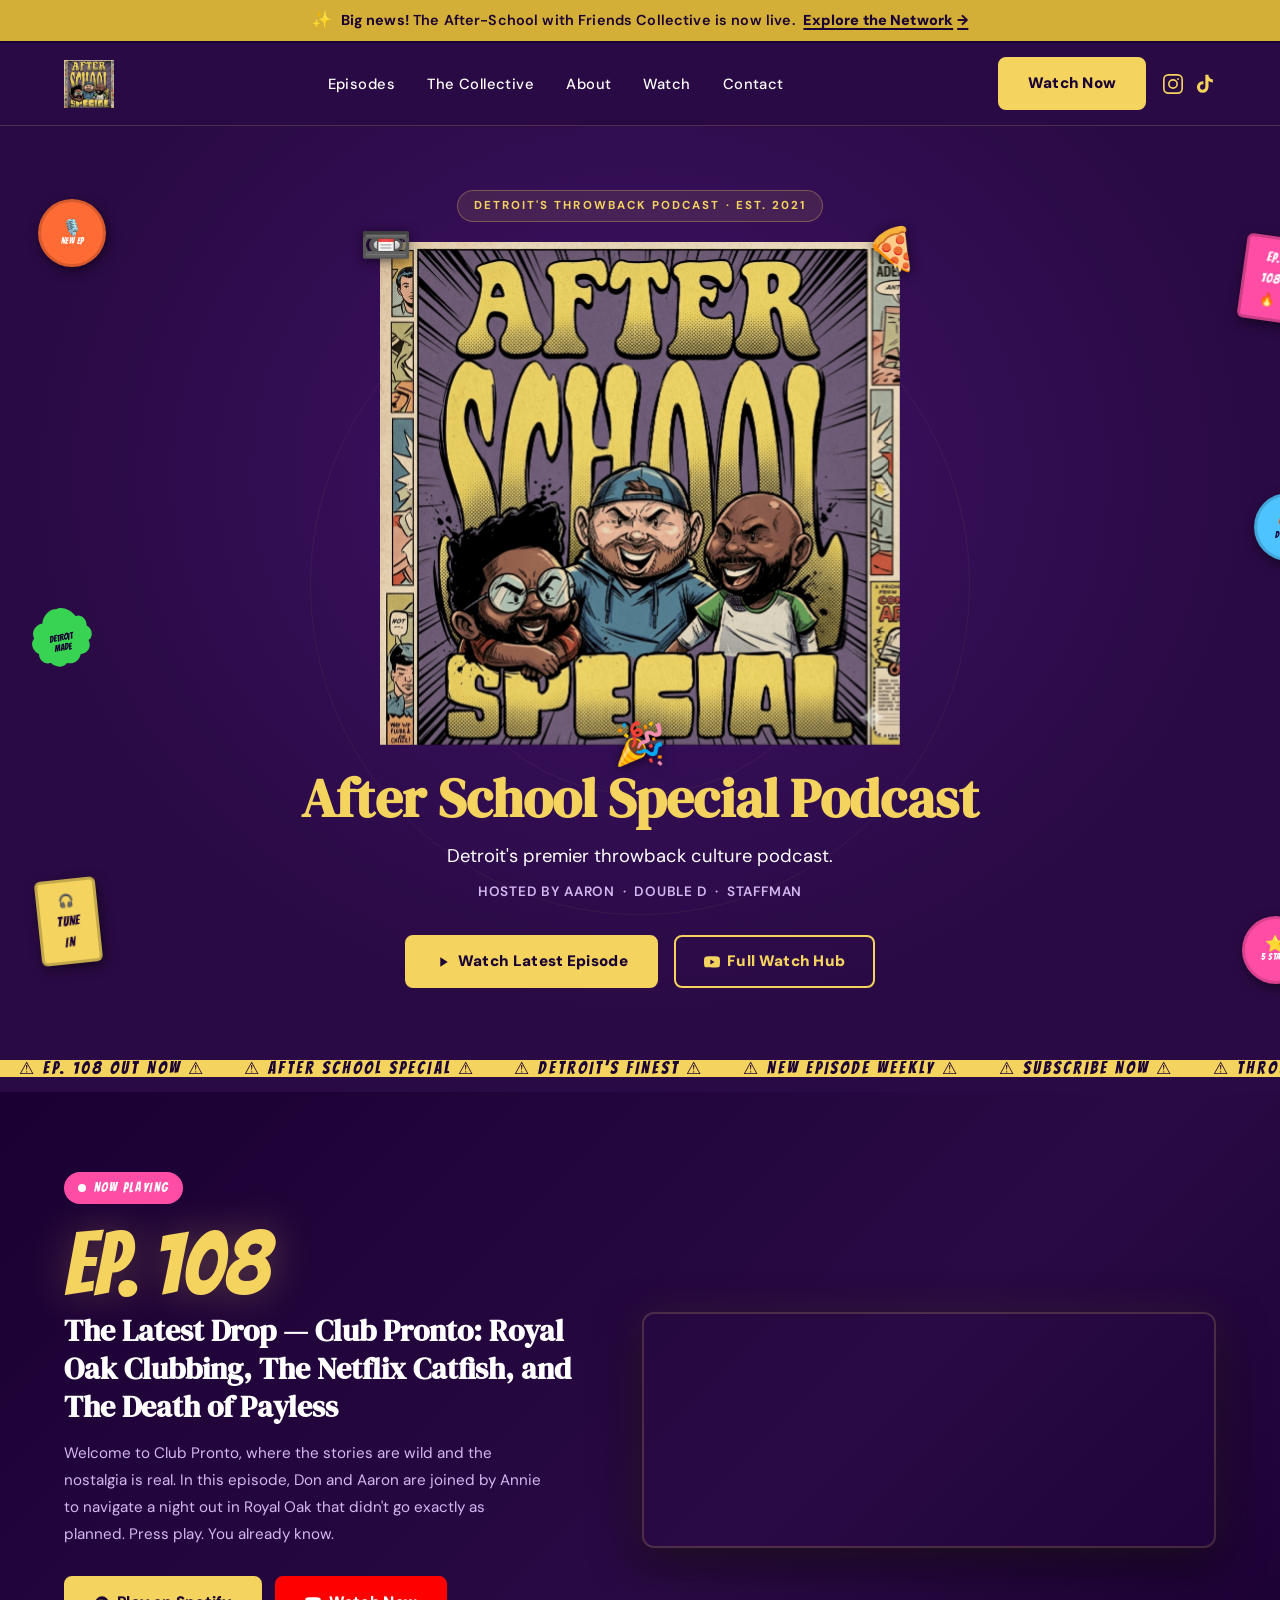
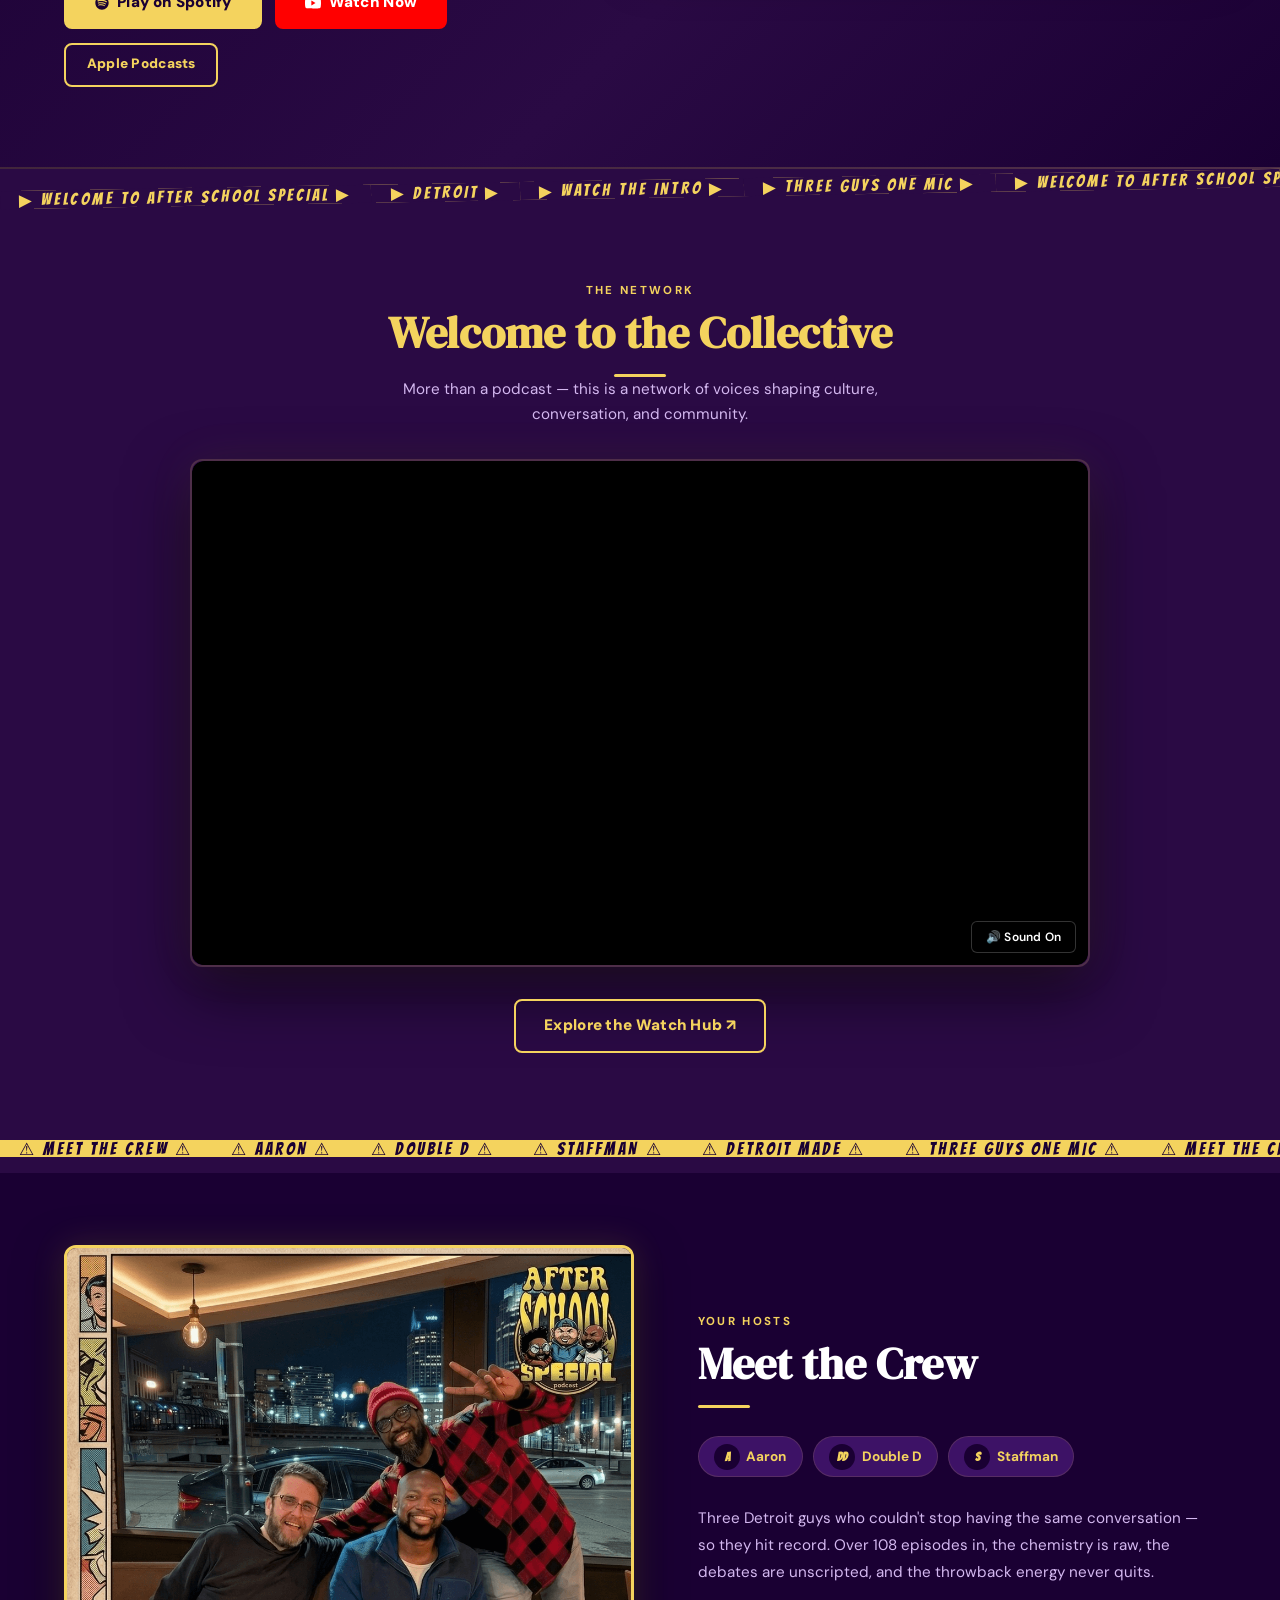
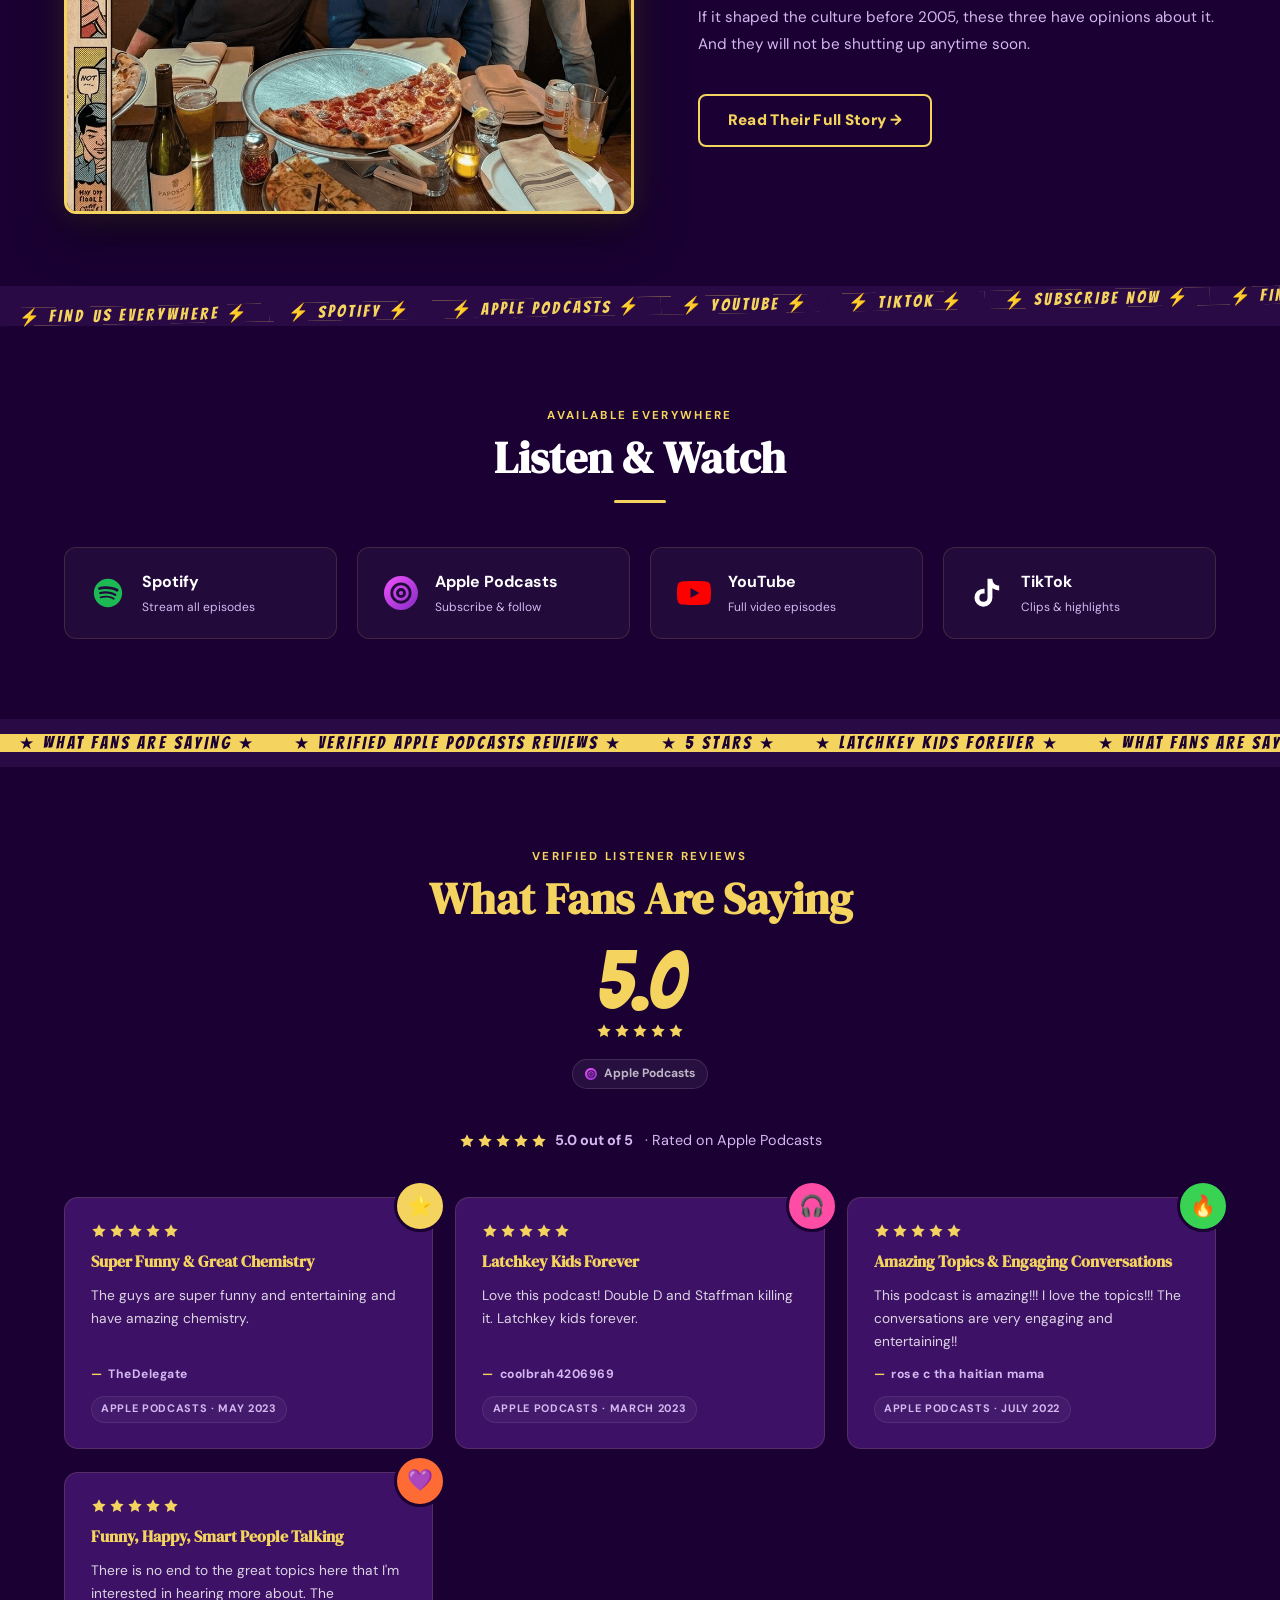
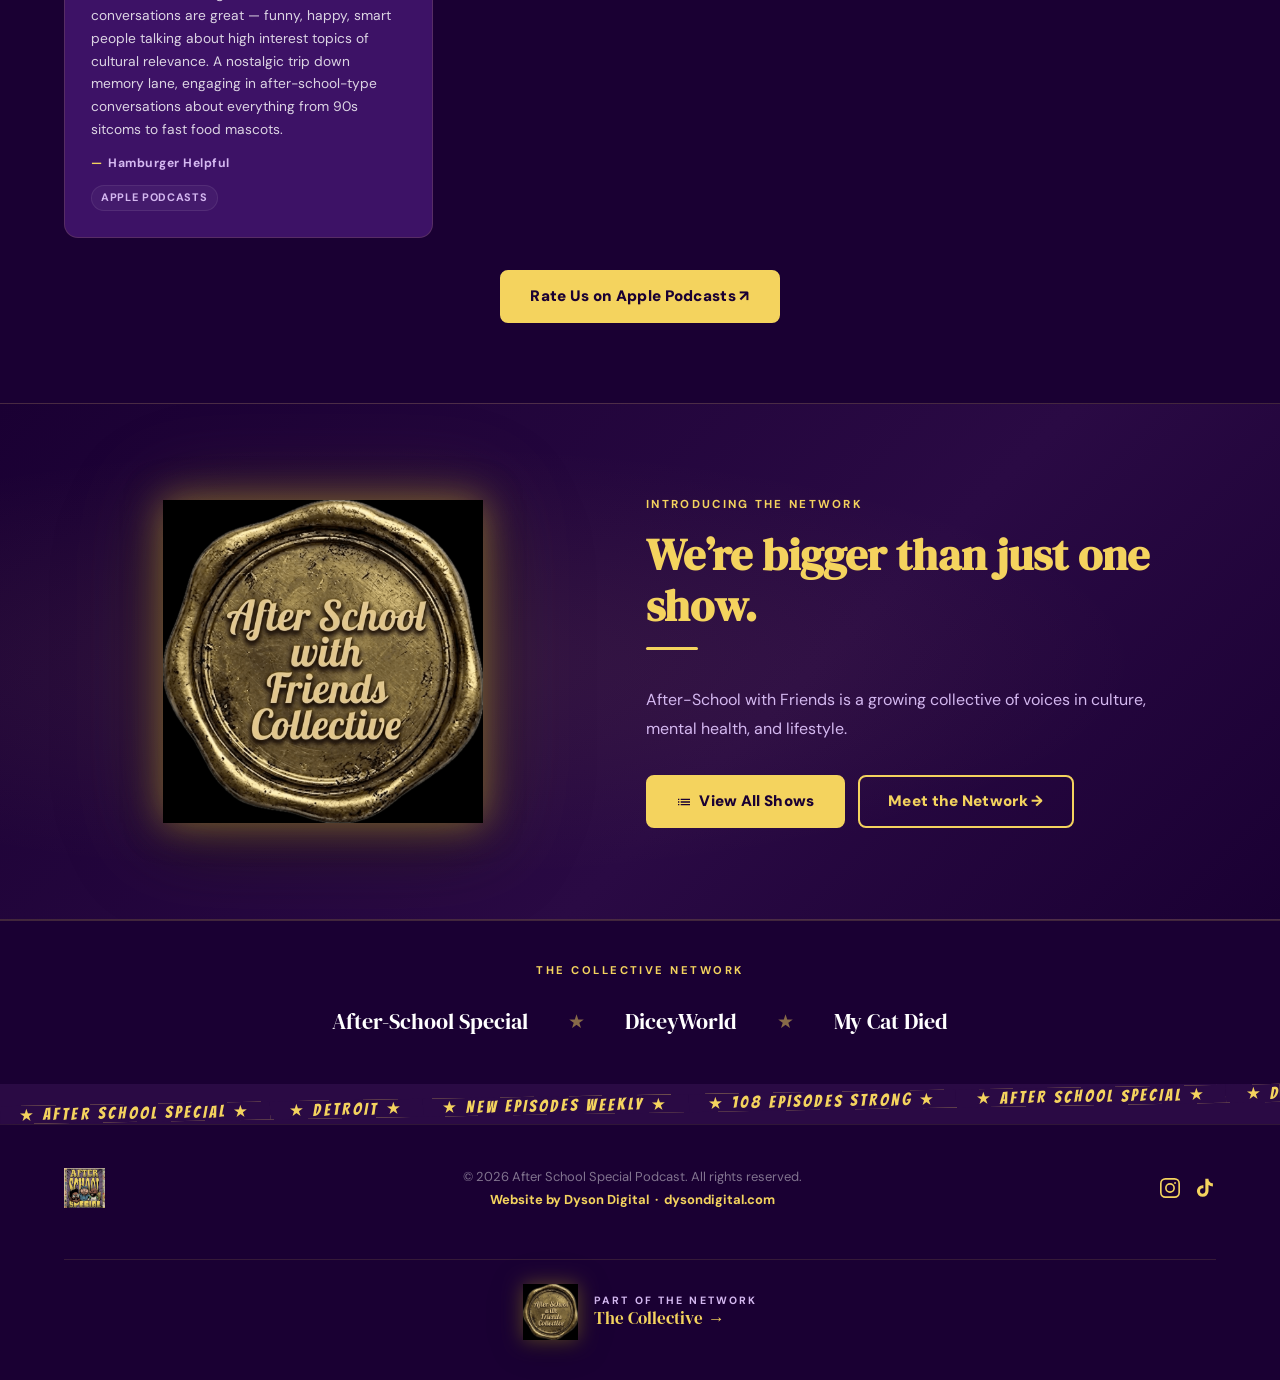
==== commit 9a49317e: "Fix image file extension from PNG to png" ====
--- a/index.html
+++ b/index.html
@@ -461,7 +461,7 @@
     <div class="container">
       <div class="collective-spotlight-grid">
         <div class="collective-spotlight-visual">
-          <img src="images/collective-stamp.PNG" alt="After-School with Friends Collective seal" class="collective-spotlight-stamp" loading="lazy">
+          <img src="images/collective-stamp.png" alt="After-School with Friends Collective seal" class="collective-spotlight-stamp" loading="lazy">
         </div>
         <div class="collective-spotlight-text">
           <span class="section-label">Introducing the Network</span>
@@ -528,7 +528,7 @@
       </div>
       <div class="footer-collective">
         <a href="collective.html" aria-label="The Collective">
-          <img src="images/collective-stamp.PNG" alt="" class="footer-collective-stamp" loading="lazy">
+          <img src="images/collective-stamp.png" alt="" class="footer-collective-stamp" loading="lazy">
         </a>
         <div class="footer-collective-text">
           <span class="footer-collective-eyebrow">Part of the Network</span>
--- a/style.css
+++ b/style.css
@@ -2355,3 +2355,273 @@
 
 /* TikTok footer CTA wrapper (text-align:center;margin-top:2rem;) */
 .text-center-row-mt-2 { text-align: center; margin-top: 2rem; }
+
+/* ============================================================
+   ░░ SHOW CARD — SPOTIFY EMBED + LISTEN BUTTON (v7.2)
+   In-card Spotify show embed and prominent Spotify-branded
+   "Listen on Spotify" CTA. Designed to scale cleanly: cards
+   keep their existing structure, the embed slots between
+   description and action row, and the new Spotify button
+   sits below the action row as a primary-emphasis CTA.
+   ============================================================ */
+
+/* Spotify embed wrapper — matches the existing .collective-livefeed-embed
+   visual treatment (gold border, radius, dark background). */
+.show-card-spotify-embed {
+  width: 100%;
+  margin: 0.5rem 0 1rem;
+  border-radius: 8px;
+  overflow: hidden;
+  border: 1px solid var(--border-gold);
+  background: #000;
+  line-height: 0;
+}
+.show-card-spotify-embed iframe {
+  width: 100%;
+  display: block;
+  border: 0;
+  height: 232px;
+}
+
+/* Prominent "Listen on Spotify" button — Spotify brand green,
+   slightly stronger visual weight than the existing red/gold/outline
+   action buttons so it reads as the primary "go to Spotify" CTA. */
+.btn-spotify {
+  display: inline-flex;
+  align-items: center;
+  justify-content: center;
+  gap: 0.5rem;
+  width: 100%;
+  margin-top: 0.85rem;
+  padding: 0.8rem 1.25rem;
+  background: #1DB954;
+  color: #fff;
+  font-family: var(--font-body);
+  font-size: 0.9rem;
+  font-weight: 700;
+  letter-spacing: 0.02em;
+  border: 2px solid #1DB954;
+  border-radius: 8px;
+  text-decoration: none;
+  transition: background var(--transition), transform var(--transition), box-shadow var(--transition);
+  box-shadow: 0 4px 14px rgba(29, 185, 84, 0.18);
+}
+.btn-spotify:hover,
+.btn-spotify:focus {
+  background: #1ED760;
+  border-color: #1ED760;
+  transform: translateY(-2px);
+  box-shadow: 0 8px 22px rgba(29, 185, 84, 0.32);
+  color: #fff;
+}
+.btn-spotify-icon {
+  width: 18px;
+  height: 18px;
+  flex-shrink: 0;
+}
+
+@media (max-width: 480px) {
+  .btn-spotify { font-size: 0.85rem; padding: 0.7rem 1rem; }
+  .show-card-spotify-embed iframe { height: 232px; }
+}
+
+/* ============================================================
+   ░░ SHOW CARD — SECONDARY LINKS + CROSS-PROMO (v7.3)
+   Per spec: "high-conversion listening funnel — preview content
+   via embeds, immediately continue listening on Spotify, are
+   guided to explore additional podcasts on the same page."
+
+   The existing .btn-spotify keeps its primary emphasis (green
+   Spotify-brand button). These new rules style the secondary
+   tier (website/YouTube links) and the cross-promotion line
+   beneath each card so they read as supporting content, not
+   competition for the primary CTA.
+   ============================================================ */
+
+/* Secondary links row — text-style with arrows, lower visual weight */
+.show-card-secondary-links {
+  display: flex;
+  flex-wrap: wrap;
+  gap: 0.4rem 1.25rem;
+  margin-top: 0.85rem;
+  padding-top: 0.85rem;
+  border-top: 1px solid rgba(244, 211, 94, 0.10);
+}
+.show-card-secondary-link {
+  font-size: 0.82rem;
+  font-weight: 600;
+  color: var(--text-muted);
+  text-decoration: none;
+  letter-spacing: 0.01em;
+  transition: color var(--transition);
+  display: inline-flex;
+  align-items: center;
+  gap: 0.2rem;
+}
+.show-card-secondary-link:hover,
+.show-card-secondary-link:focus {
+  color: var(--accent);
+  text-decoration: underline;
+  text-underline-offset: 3px;
+}
+
+/* Cross-promotion line — soft gold callout that points to another
+   show on the same page. Anchor-link target uses scroll-margin so
+   the destination show isn't hidden behind the sticky navbar.
+
+   v7.4 update: cross-promo is now a single pill-style anchor element
+   ("Keep listening: <show name>"). Subtle low-opacity bg, thin border,
+   CSS-generated arrow with rightward motion on hover, and a slight
+   press scale-down for mobile tap feedback. Designed to read as a
+   subtle "next step" cue, not a heavy CTA. */
+.show-card-crosspromo {
+  /* Spec: inline-block, slight padding (6-12px), fully rounded, very
+     light bg, thin low-opacity border, small top margin to separate
+     cleanly from the content above. */
+  display: inline-flex;
+  align-items: center;
+  margin-top: 1.1rem;
+  padding: 0.45rem 0.95rem 0.45rem 0.95rem;
+  border-radius: 999px;
+  background: rgba(244, 211, 94, 0.06);
+  border: 1px solid rgba(244, 211, 94, 0.18);
+  color: var(--text-muted);
+  font-family: var(--font-body);
+  font-size: 0.78rem;
+  font-weight: 600;
+  letter-spacing: 0.02em;
+  text-decoration: none;
+  line-height: 1;
+  white-space: nowrap;
+  max-width: 100%;
+  overflow: hidden;
+  text-overflow: ellipsis;
+  transition:
+    background var(--transition),
+    border-color var(--transition),
+    color var(--transition),
+    transform var(--transition);
+  -webkit-tap-highlight-color: transparent;
+}
+
+/* CSS-generated arrow (per spec: not hardcoded text). Pseudo-element
+   keeps the markup clean and gives us full control over the hover
+   motion. */
+.show-card-crosspromo::after {
+  content: "→";
+  display: inline-block;
+  margin-left: 0.5rem;
+  font-size: 0.95em;
+  color: var(--accent);
+  transition: transform var(--transition), color var(--transition);
+  will-change: transform;
+}
+
+.show-card-crosspromo:hover,
+.show-card-crosspromo:focus-visible {
+  background: rgba(244, 211, 94, 0.12);
+  border-color: rgba(244, 211, 94, 0.35);
+  color: var(--text-white);
+  transform: translateY(-1px);
+  outline: none;
+}
+.show-card-crosspromo:hover::after,
+.show-card-crosspromo:focus-visible::after {
+  transform: translateX(3px);
+  color: var(--accent);
+}
+
+/* Mobile press feedback — subtle scale down on active state */
+.show-card-crosspromo:active {
+  transform: scale(0.98);
+  background: rgba(244, 211, 94, 0.16);
+}
+
+/* Small phone — tighten padding slightly so the pill stays compact
+   when the show name pushes width close to the column edge. */
+@media (max-width: 480px) {
+  .show-card-crosspromo {
+    font-size: 0.74rem;
+    padding: 0.4rem 0.85rem;
+  }
+}
+
+/* Anchor scroll offset so cross-promo links don't drop the target
+   show behind the sticky navbar (~99px tall when announcement bar
+   is showing; safe value covers it). */
+.show-card[id] {
+  scroll-margin-top: 110px;
+}
+
+/* ============================================================
+   ░░ CROSS-PROMO WRAPPER + SCROLL UX (v7.5)
+   Per spec: separate the "Keep listening:" label from the show
+   name link so the show name pill can wrap as a single unit on
+   mobile instead of breaking awkwardly mid-phrase.
+
+   The existing .show-card-crosspromo styles (pill background,
+   border, hover lift, ::after arrow) remain in effect on the
+   anchor — we just add the wrapper + label rules and a
+   white-space:nowrap belt-and-braces guard on .cross-promo.
+
+   Also adds:
+   - html { scroll-behavior: smooth } for animated anchor jumps
+   - .podcast-section { scroll-margin-top: 100px } so each show
+     lands cleanly below the sticky navbar after a cross-promo tap
+   ============================================================ */
+
+/* Smooth in-page anchor scrolling — applies globally per spec.
+   Affects every anchor jump on every page (announcement bar
+   "Explore the Network →", cross-promo links, etc.). */
+html {
+  scroll-behavior: smooth;
+}
+
+/* Respect users who have requested reduced motion in their OS. */
+@media (prefers-reduced-motion: reduce) {
+  html { scroll-behavior: auto; }
+}
+
+/* Cross-promo wrapper: keeps "Keep listening:" label and the
+   show-name pill on the same line when there's room, wraps to
+   two lines cleanly on narrow screens with the pill staying
+   intact (white-space:nowrap on the pill prevents mid-name
+   line breaks). */
+.cross-promo-wrap {
+  margin-top: 1.1rem;
+  display: flex;
+  flex-wrap: wrap;
+  align-items: center;
+  gap: 0.5rem;
+}
+
+.cross-label {
+  font-size: 0.78rem;
+  font-weight: 600;
+  letter-spacing: 0.02em;
+  color: var(--text-muted);
+  opacity: 0.85;
+  line-height: 1;
+}
+
+/* Spec guard — keep the show-name link from wrapping mid-name.
+   The .show-card-crosspromo rule already handles the pill style. */
+.cross-promo {
+  white-space: nowrap;
+}
+
+/* When inside the new wrapper, neutralize the old top margin from
+   .show-card-crosspromo (the wrapper now owns the spacing). */
+.cross-promo-wrap .show-card-crosspromo {
+  margin-top: 0;
+}
+
+/* Spec: scroll offset so cross-promo anchor jumps land cleanly
+   under the sticky navbar instead of getting hidden behind it. */
+.podcast-section {
+  scroll-margin-top: 100px;
+}
+
+@media (max-width: 480px) {
+  .cross-label { font-size: 0.74rem; }
+}
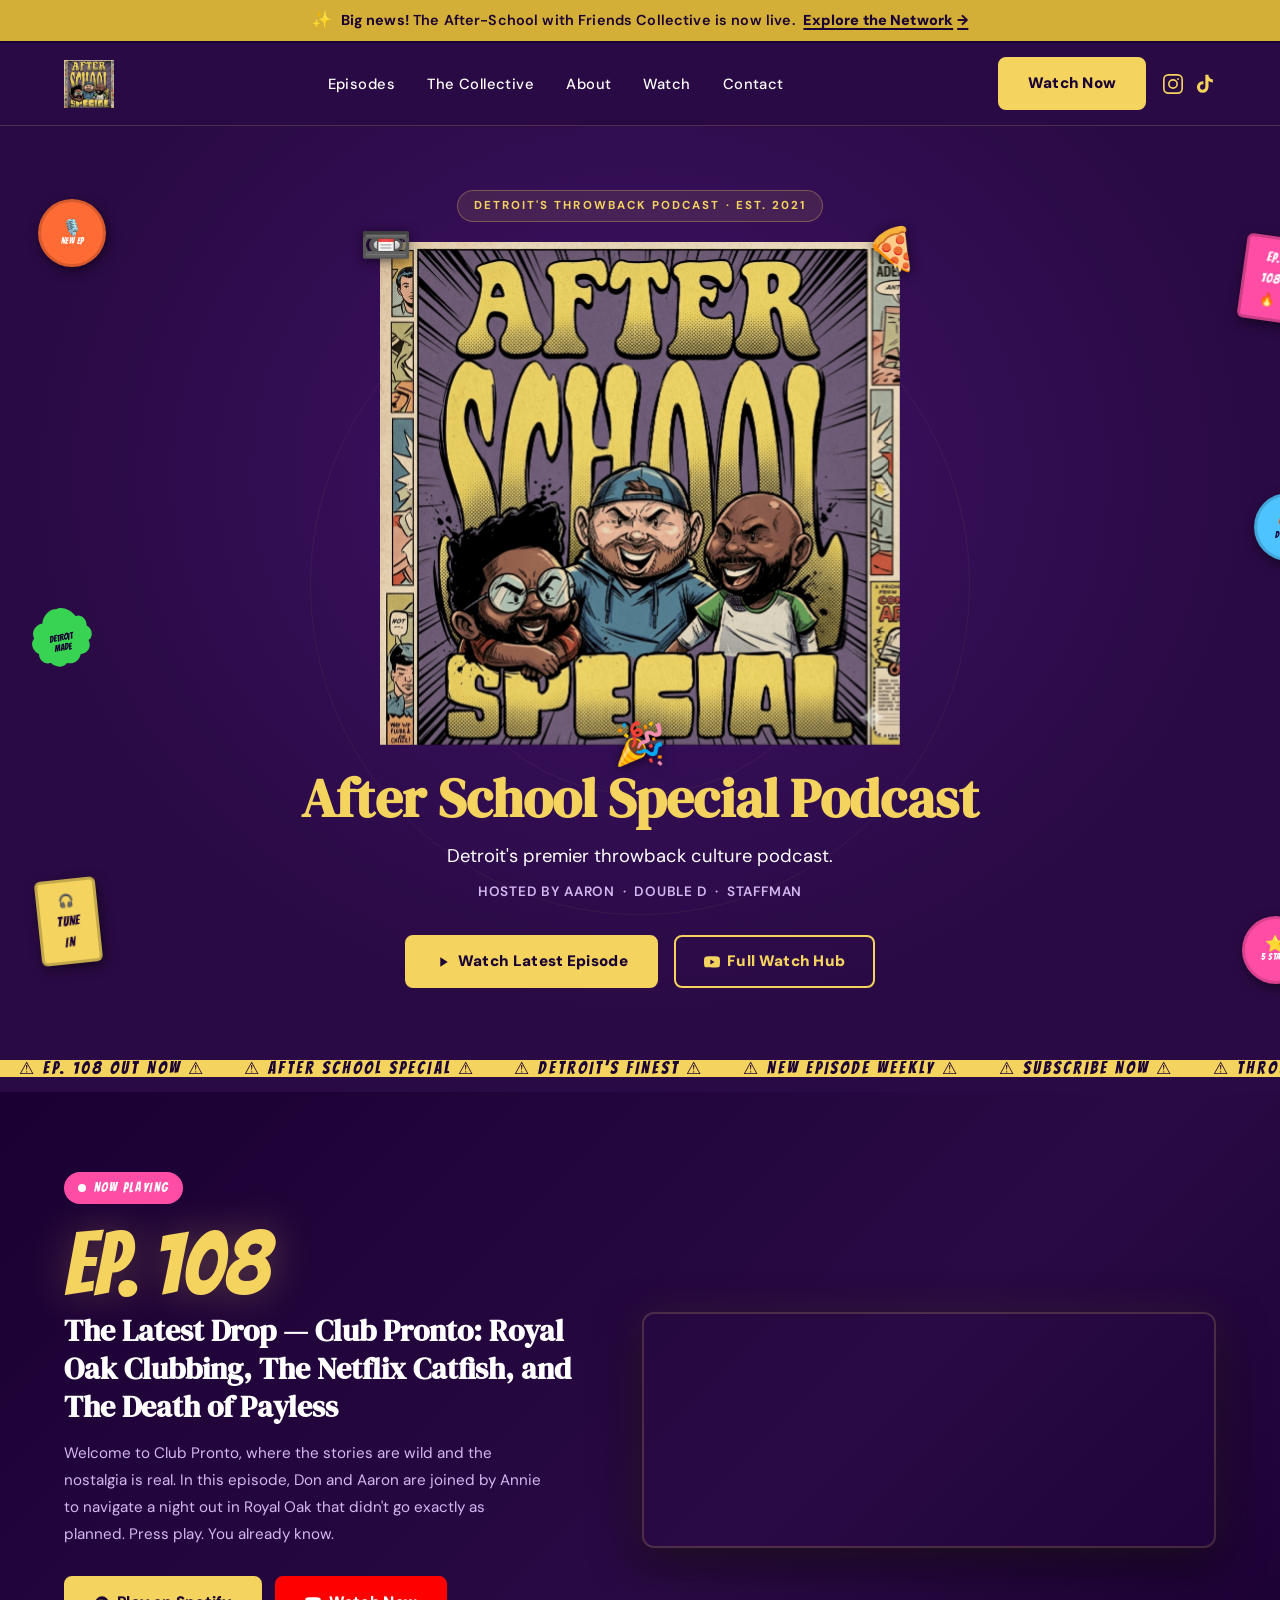
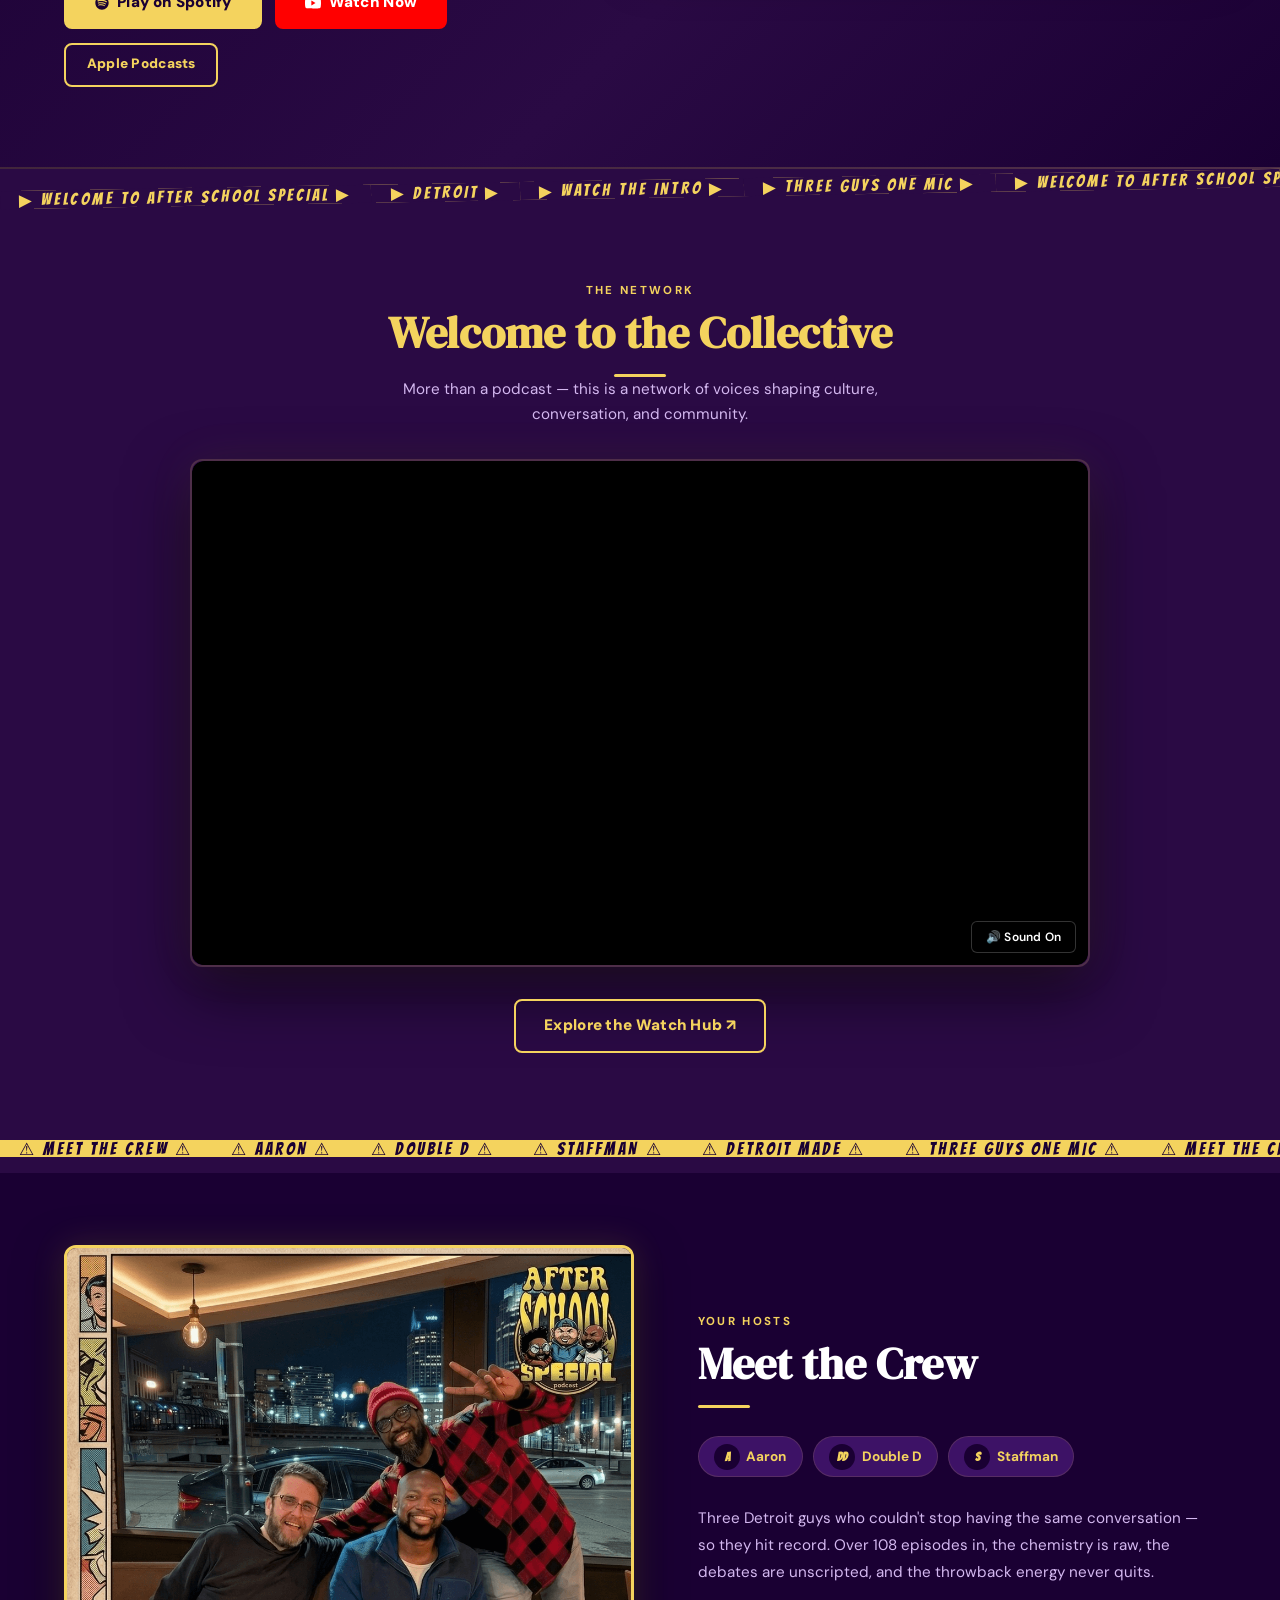
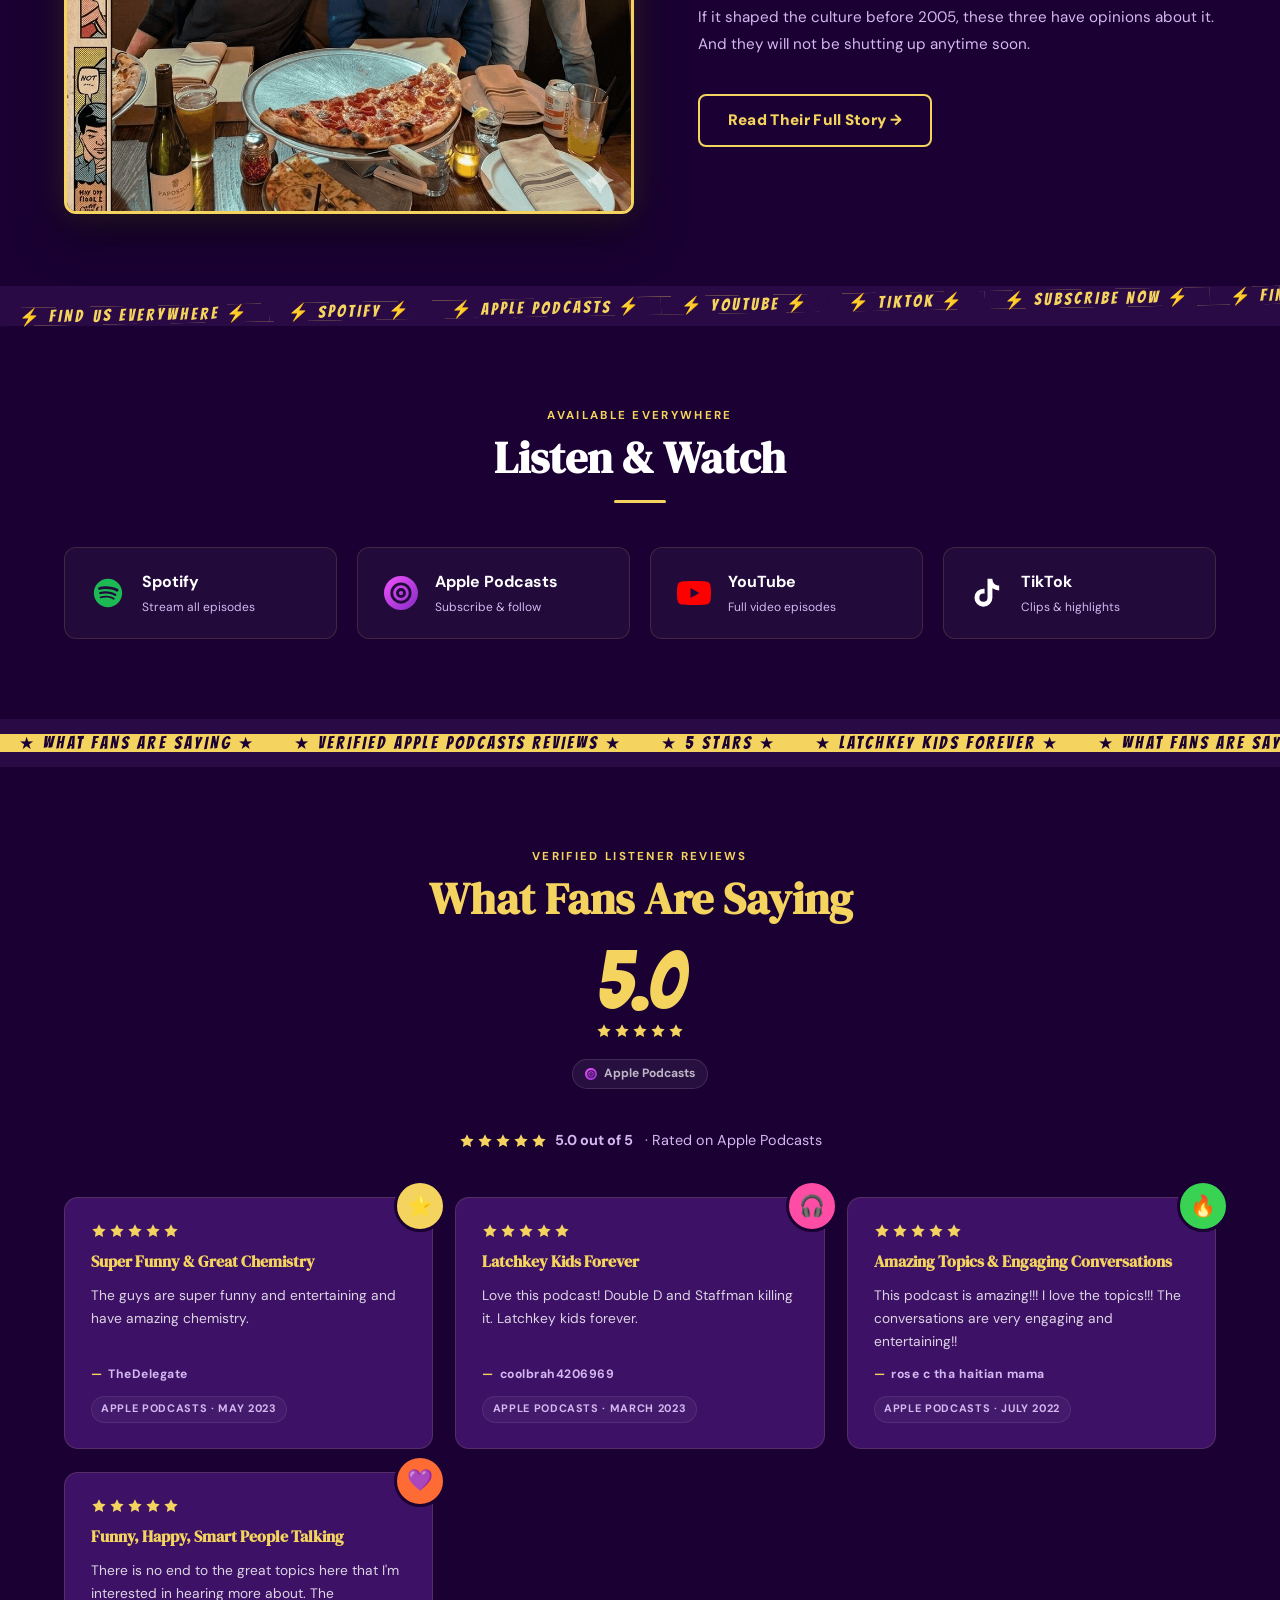
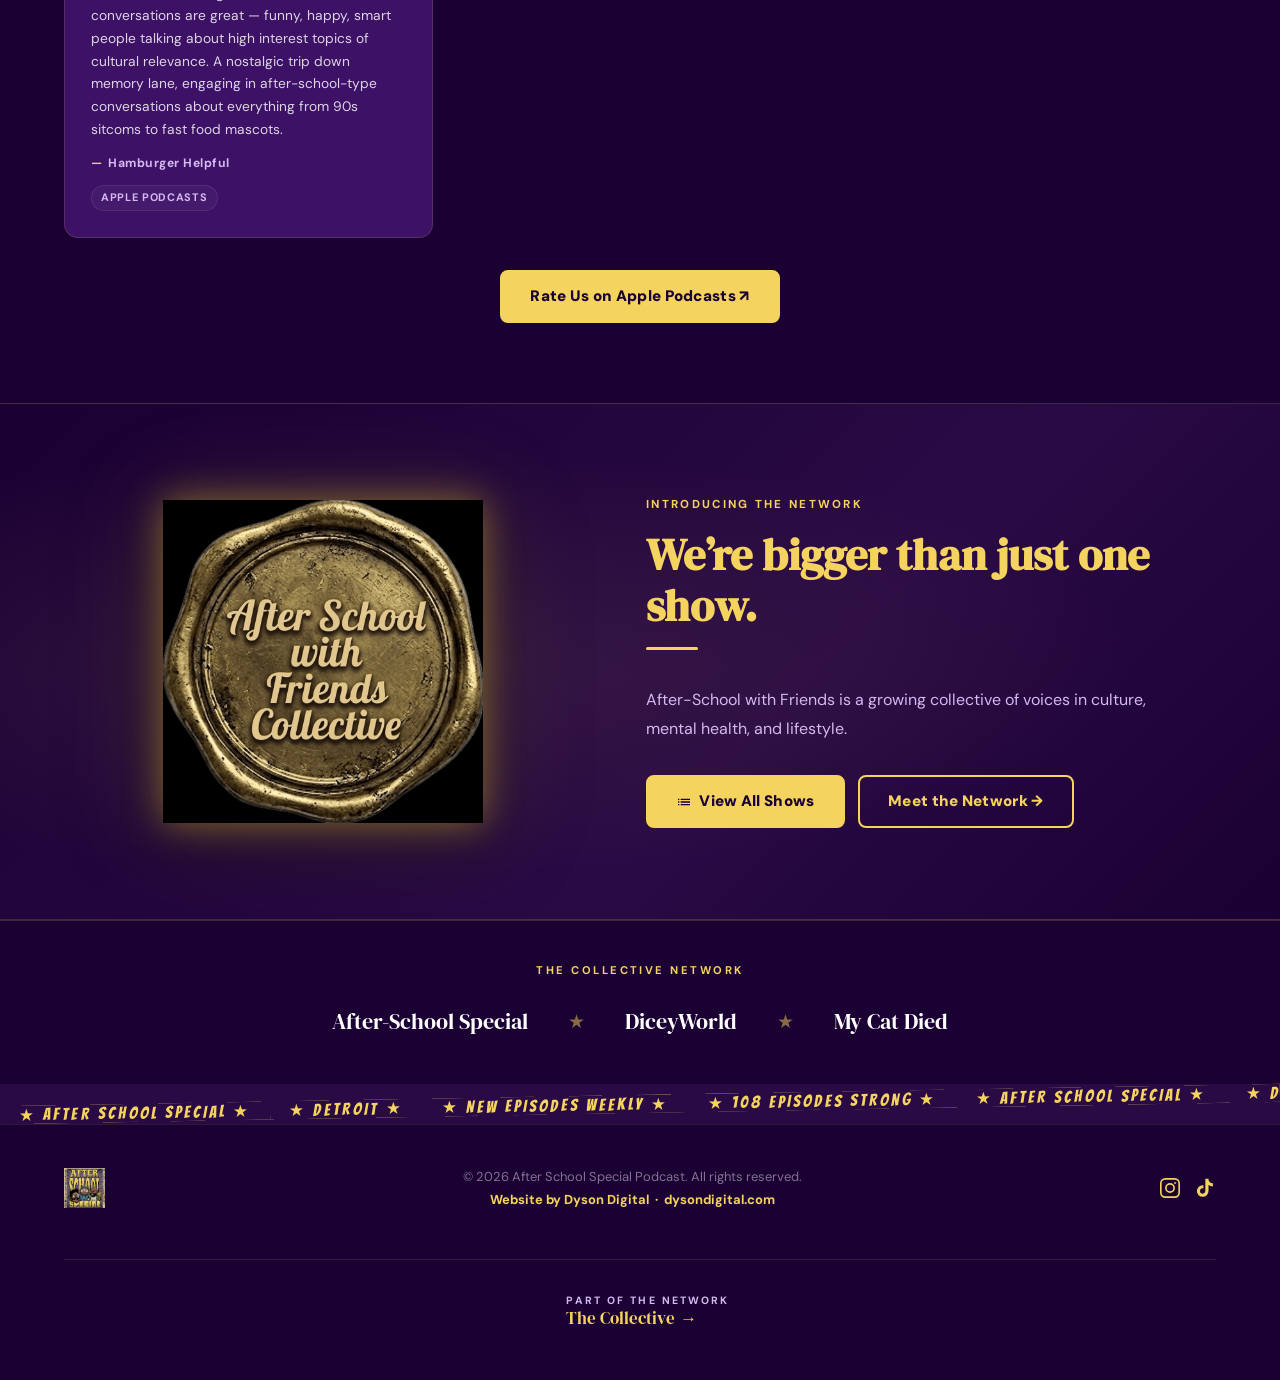
==== commit b3545863: "Update index.html" ====
--- a/index.html
+++ b/index.html
@@ -528,7 +528,7 @@
       </div>
       <div class="footer-collective">
         <a href="collective.html" aria-label="The Collective">
-          <img src="images/collective-stamp.png" alt="" class="footer-collective-stamp" loading="lazy">
+          <img src="images/collective-stamp.heic" alt="" class="footer-collective-stamp" loading="lazy">
         </a>
         <div class="footer-collective-text">
           <span class="footer-collective-eyebrow">Part of the Network</span>
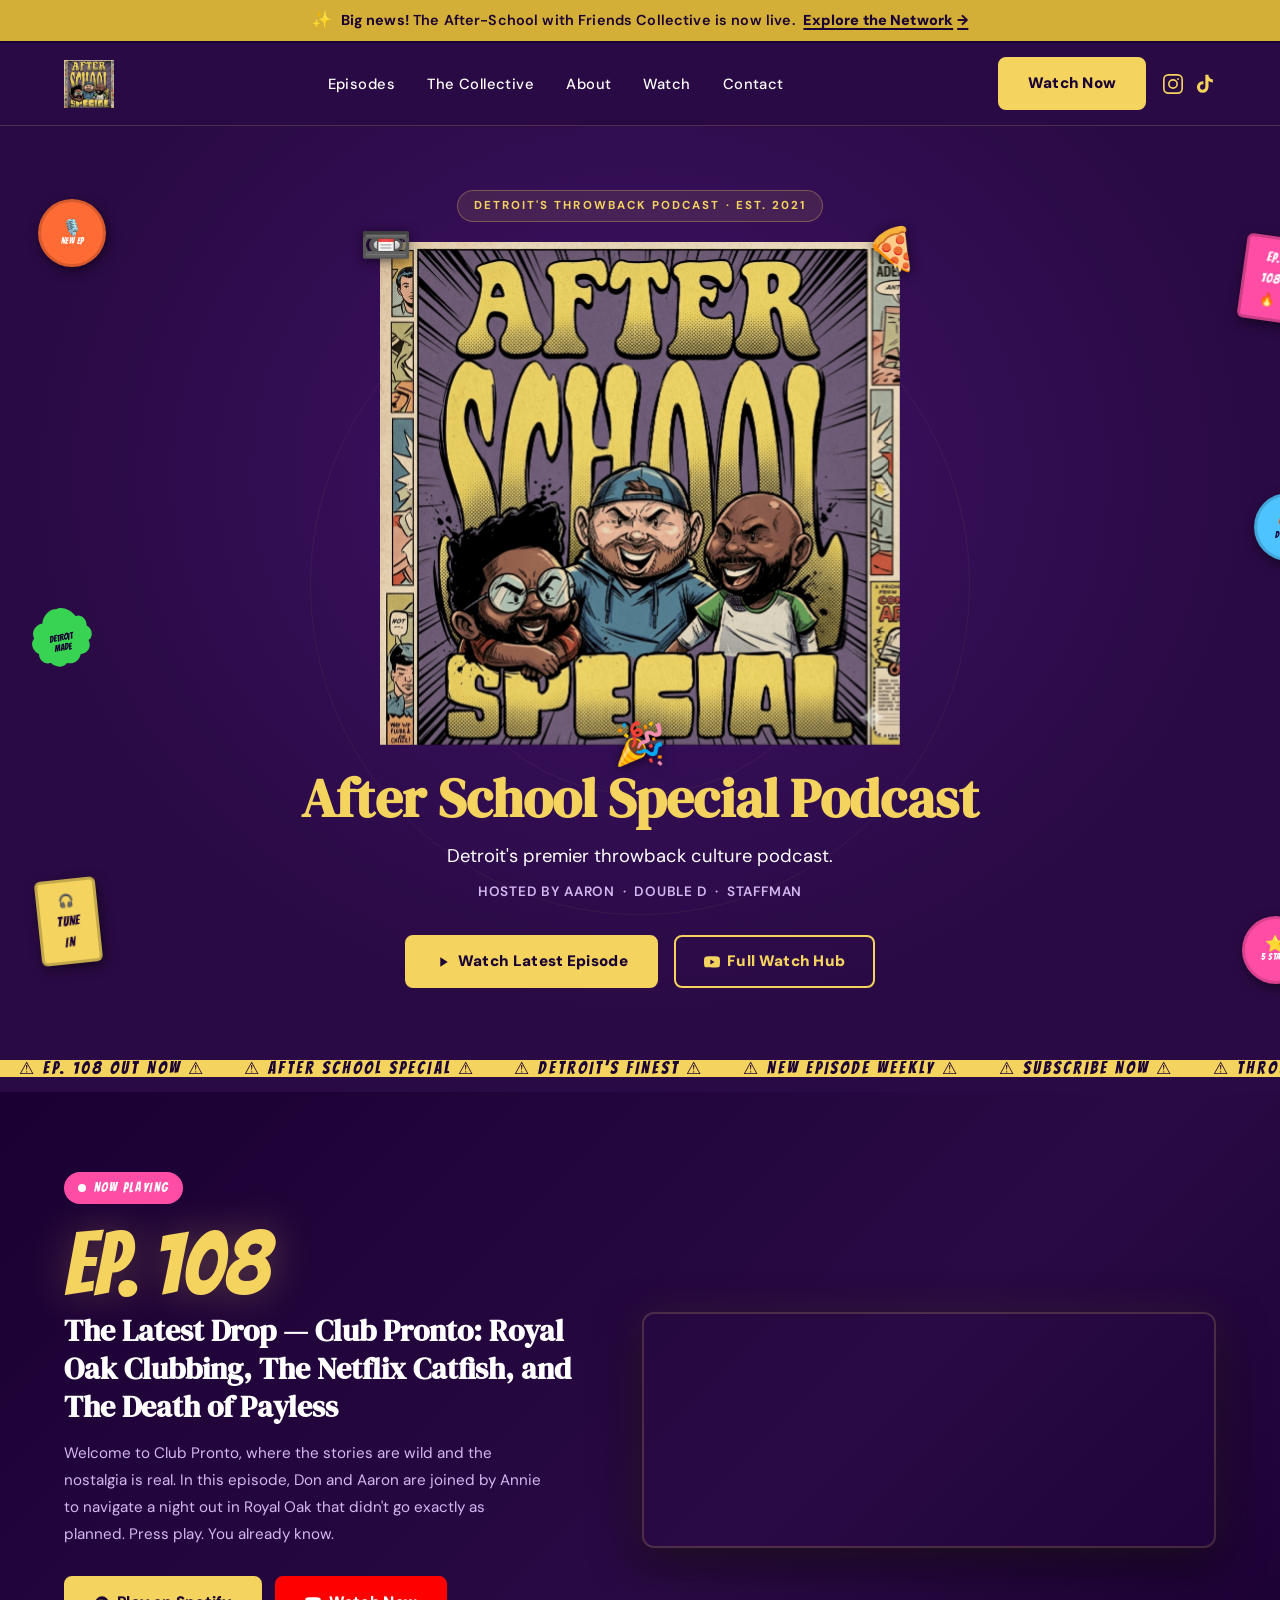
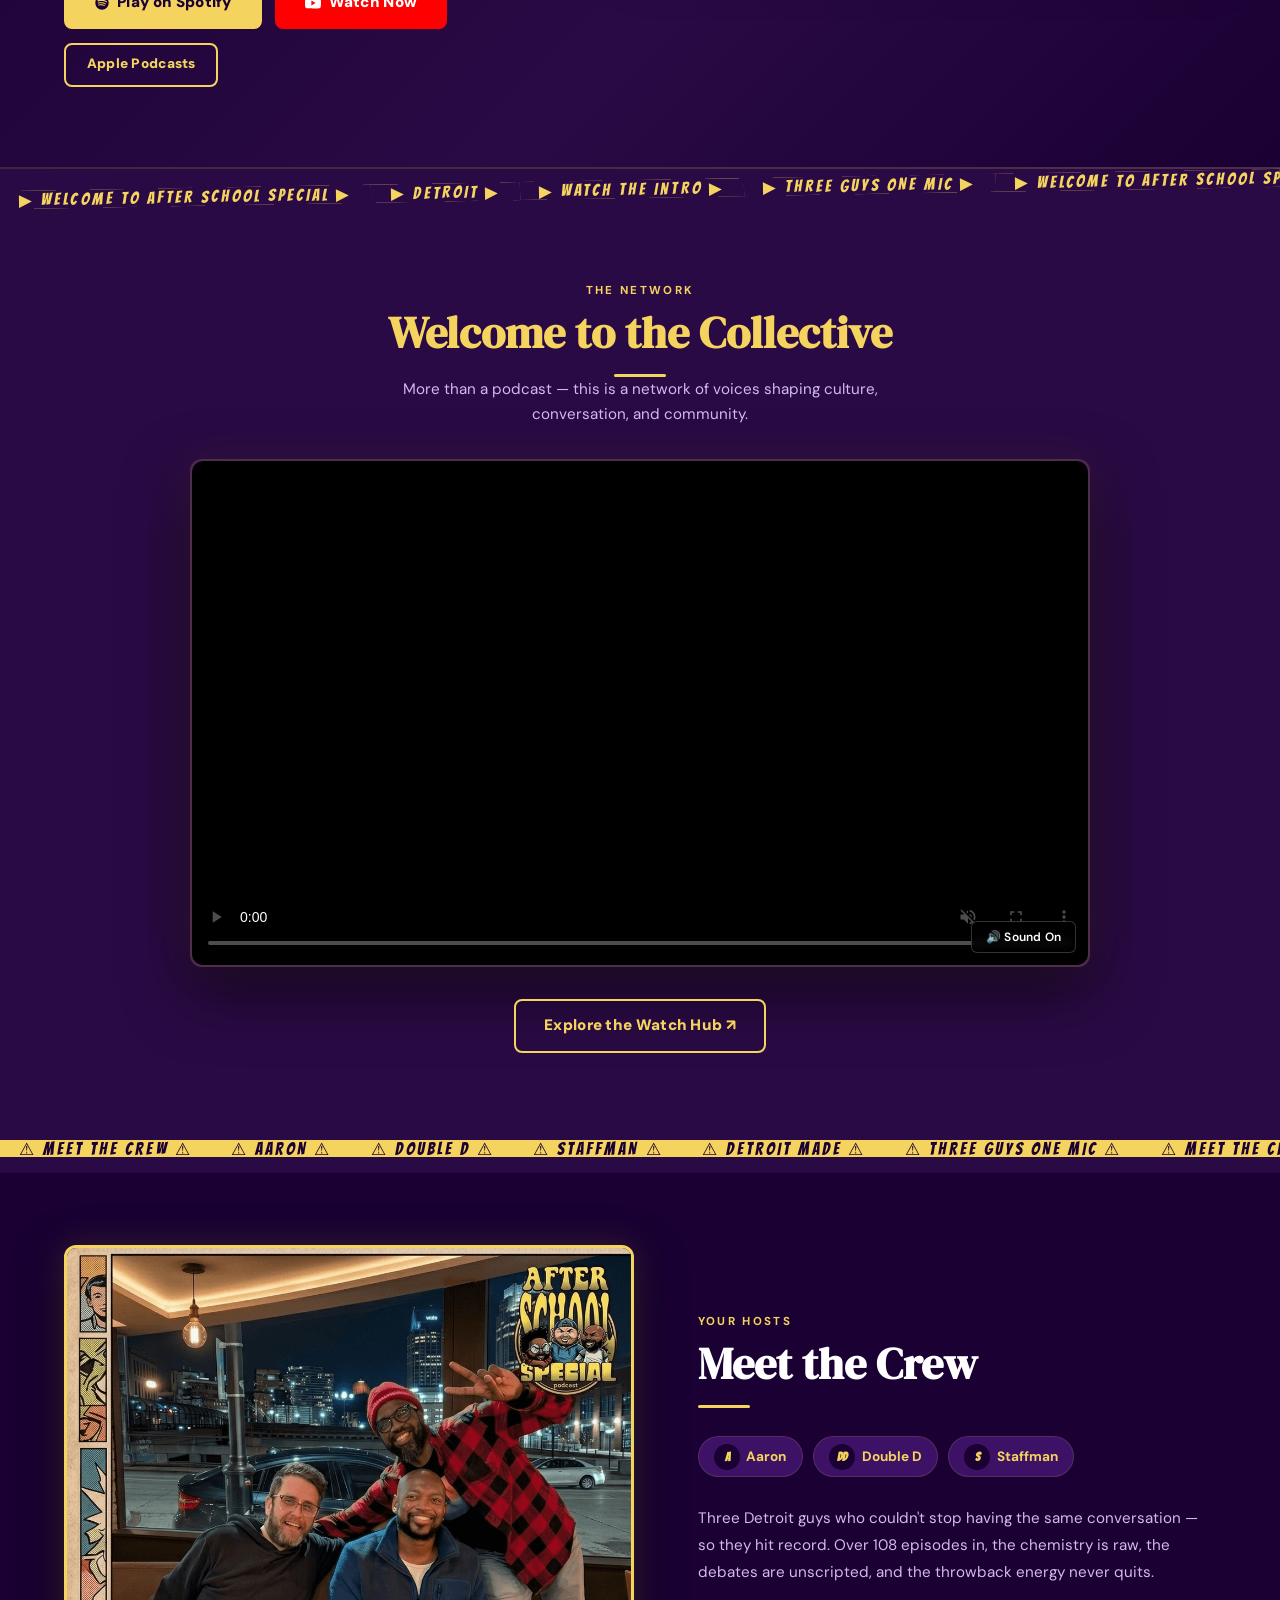
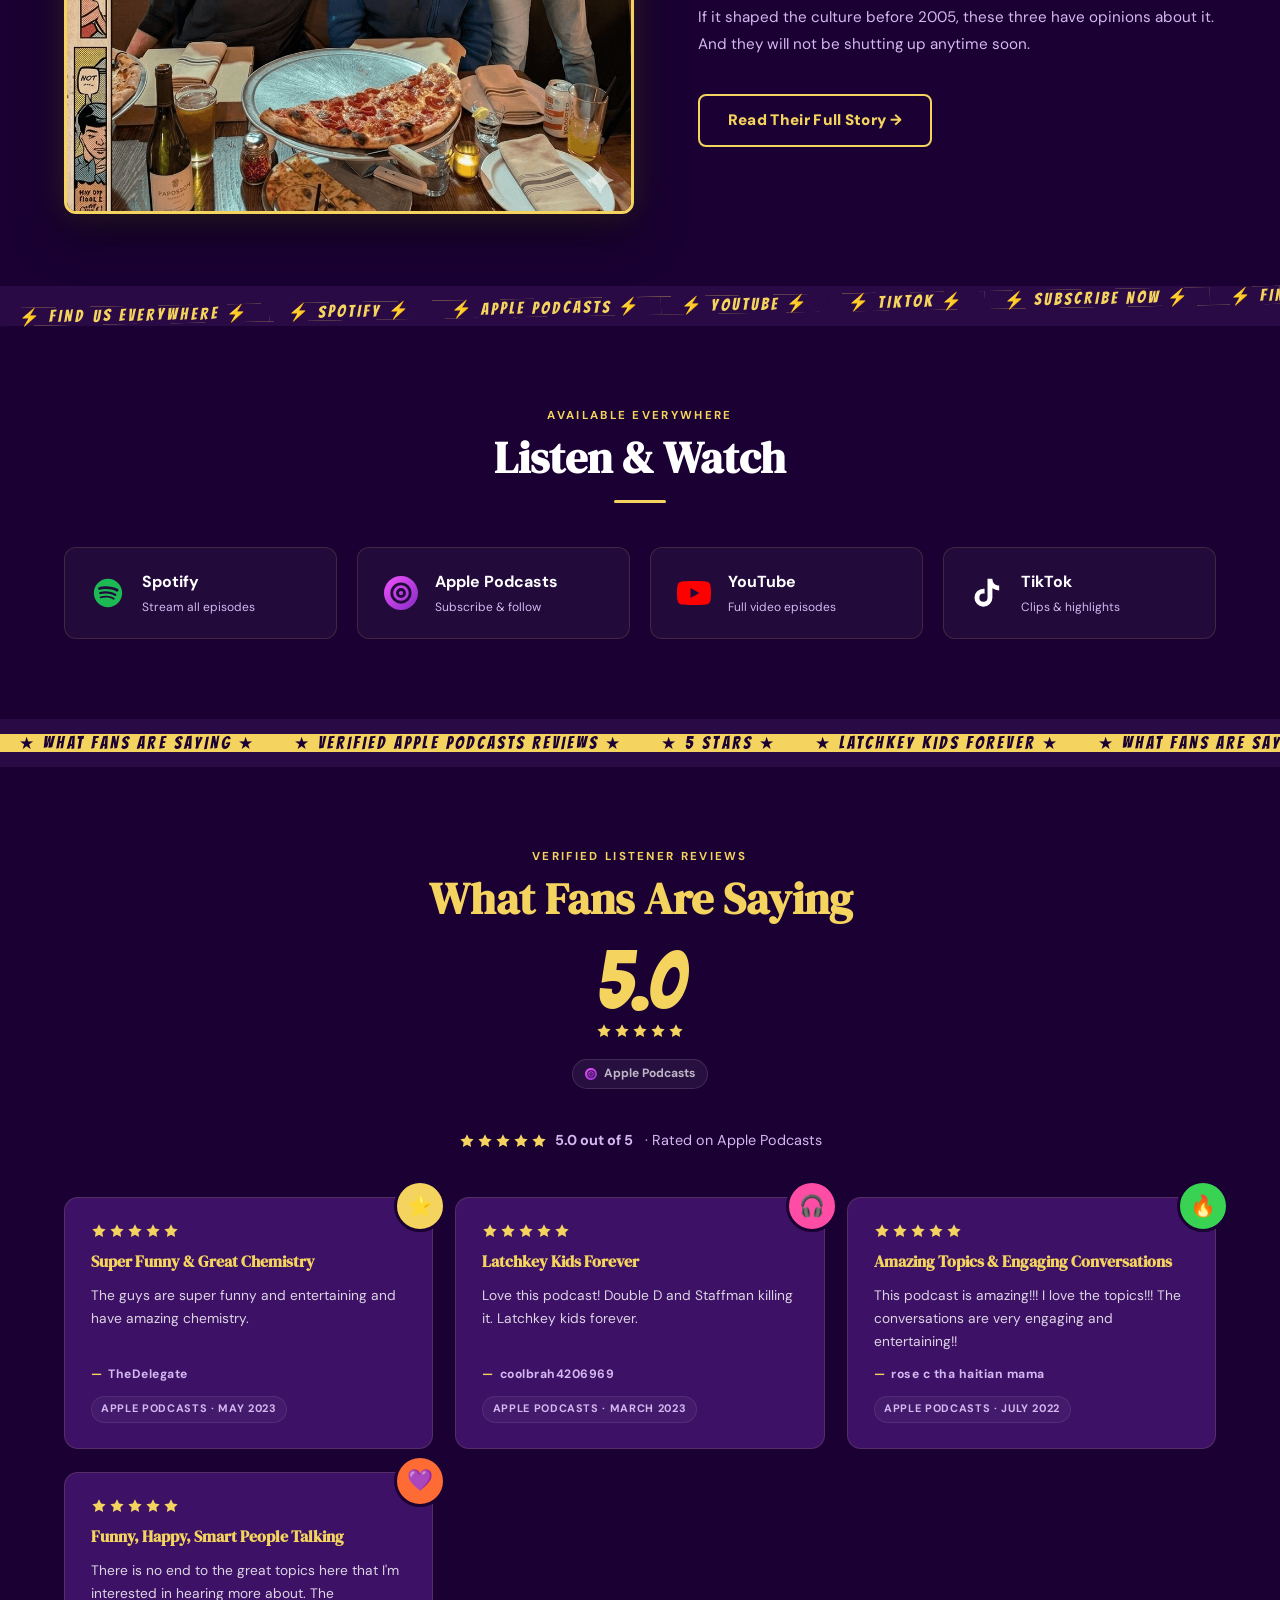
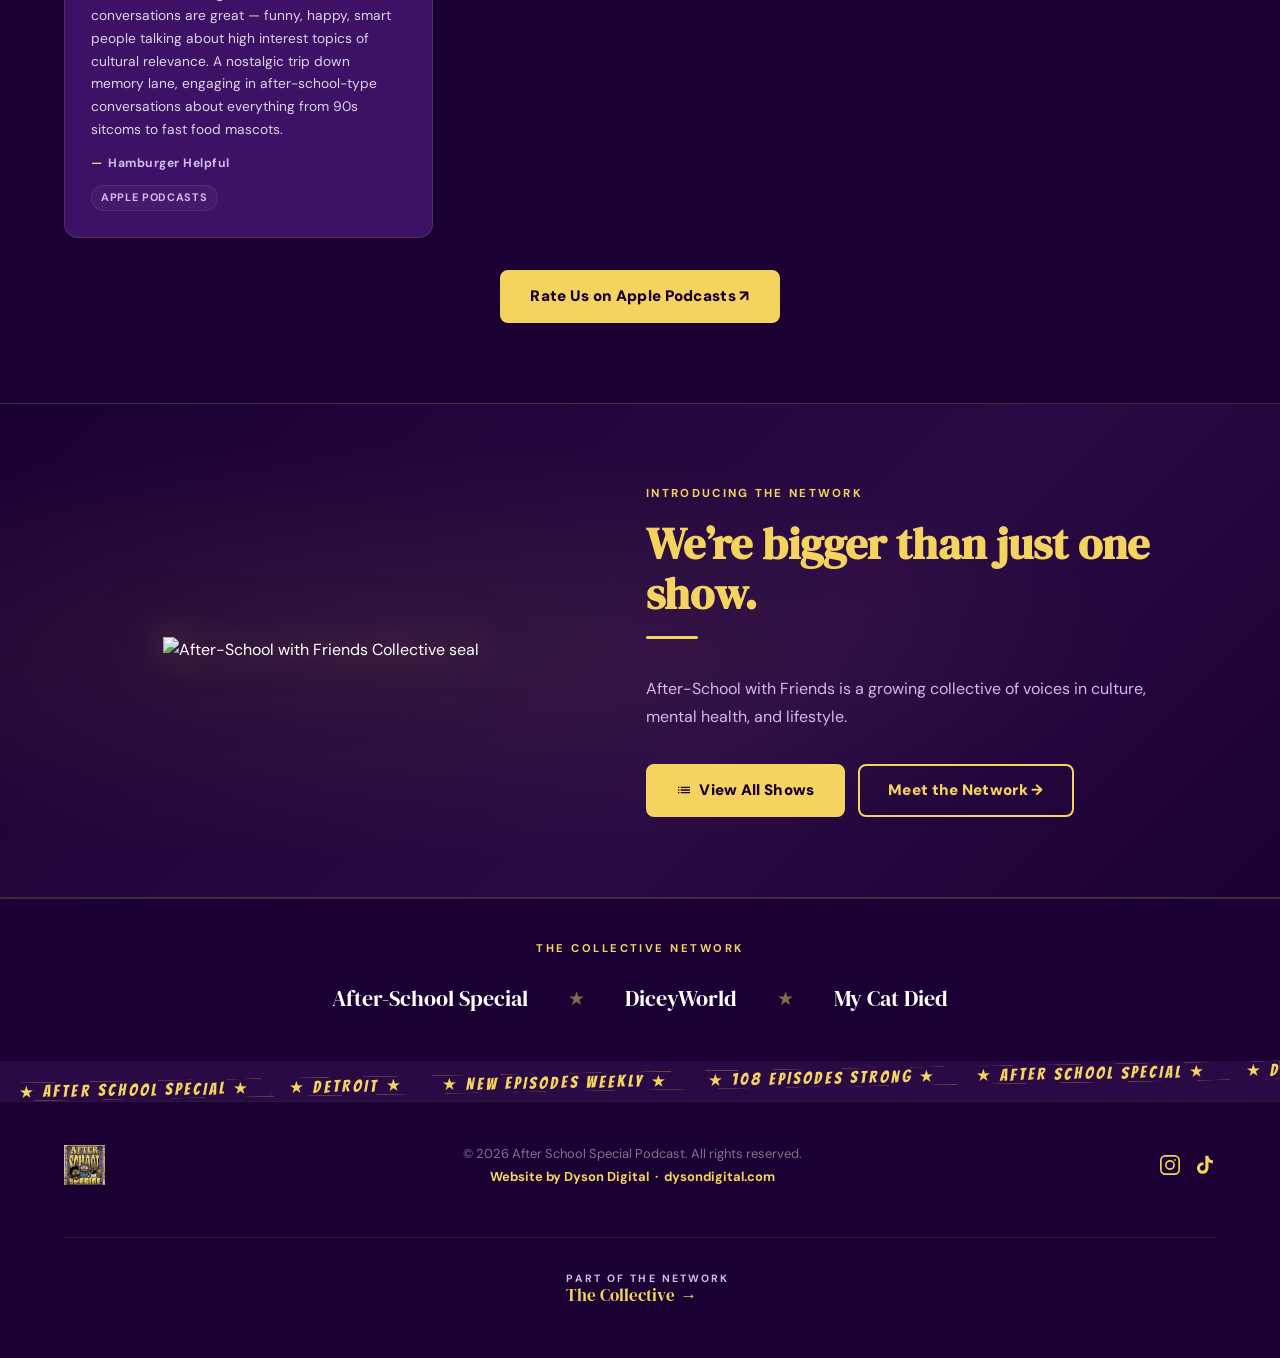
==== commit 4fdadfef: "Update index.html" ====
--- a/index.html
+++ b/index.html
@@ -461,7 +461,7 @@
     <div class="container">
       <div class="collective-spotlight-grid">
         <div class="collective-spotlight-visual">
-          <img src="images/collective-stamp.png" alt="After-School with Friends Collective seal" class="collective-spotlight-stamp" loading="lazy">
+          <img src="images/collective-stamp.heic" alt="After-School with Friends Collective seal" class="collective-spotlight-stamp" loading="lazy">
         </div>
         <div class="collective-spotlight-text">
           <span class="section-label">Introducing the Network</span>
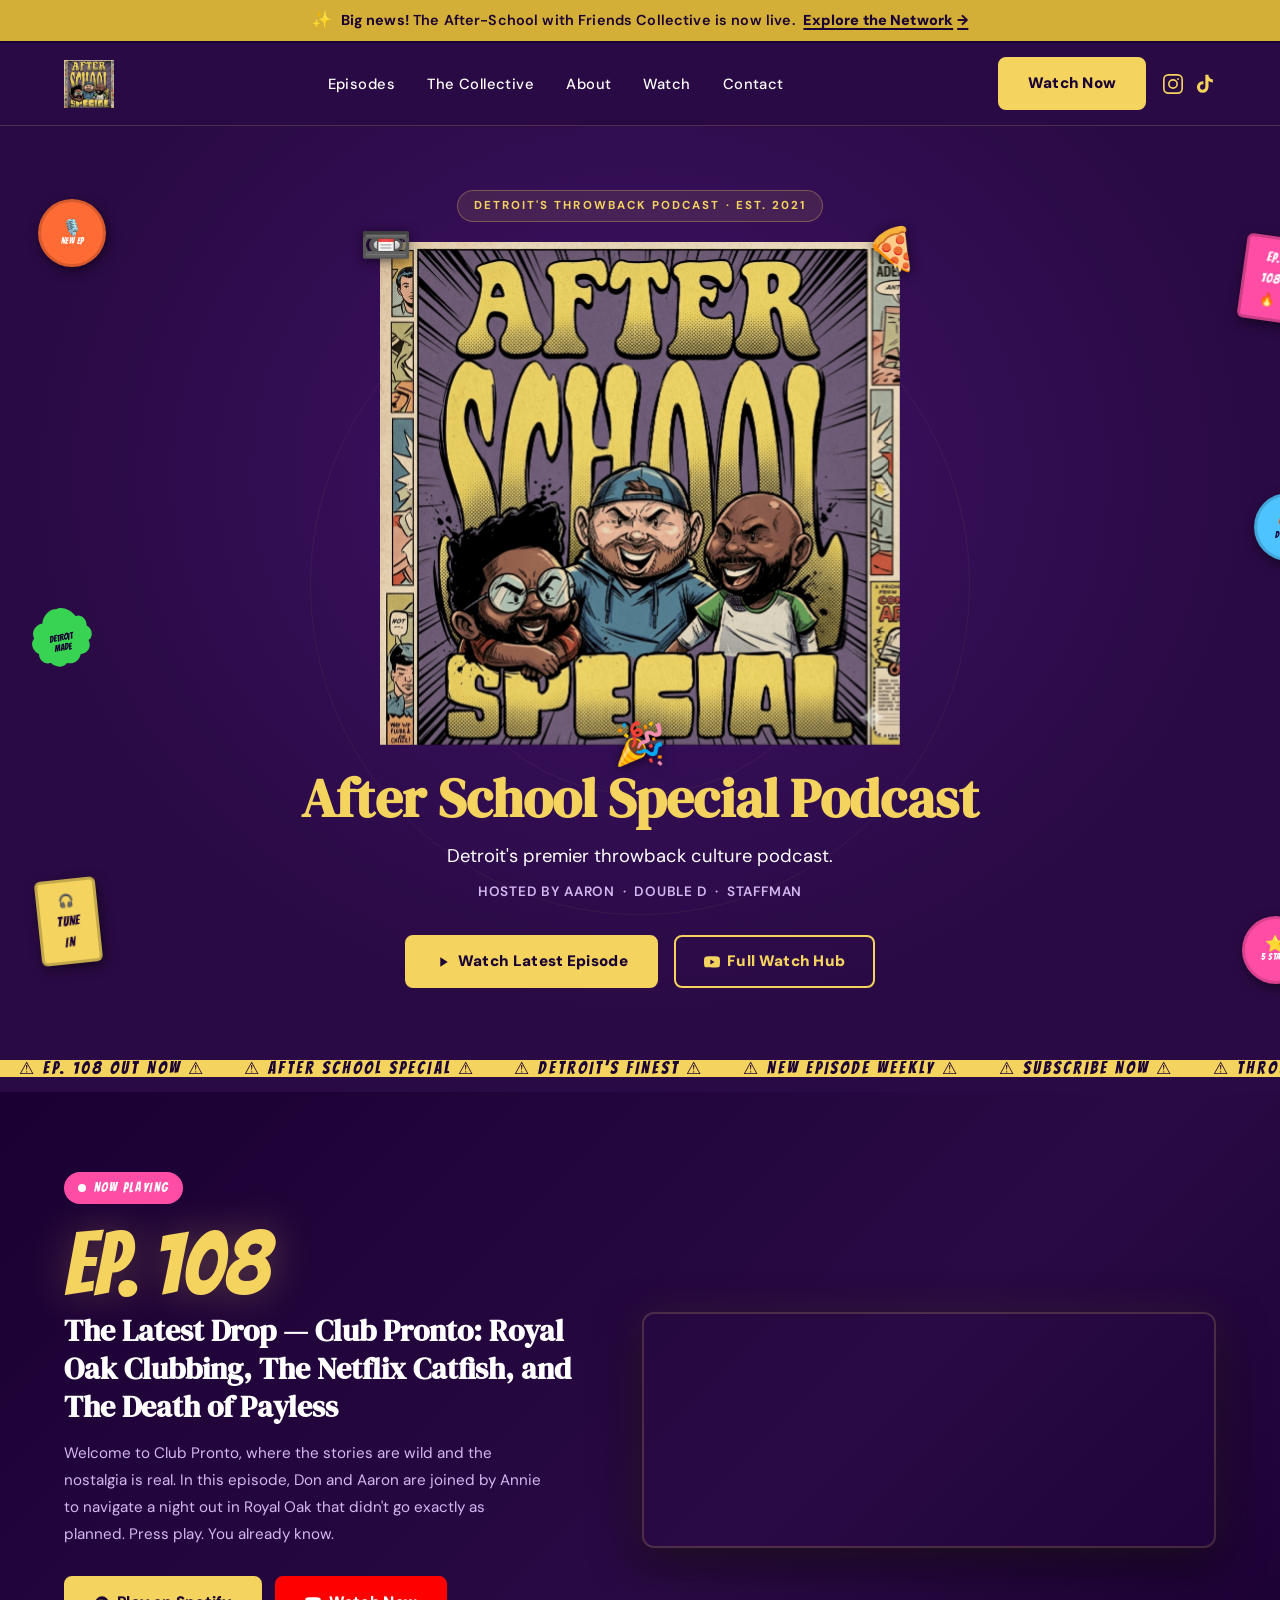
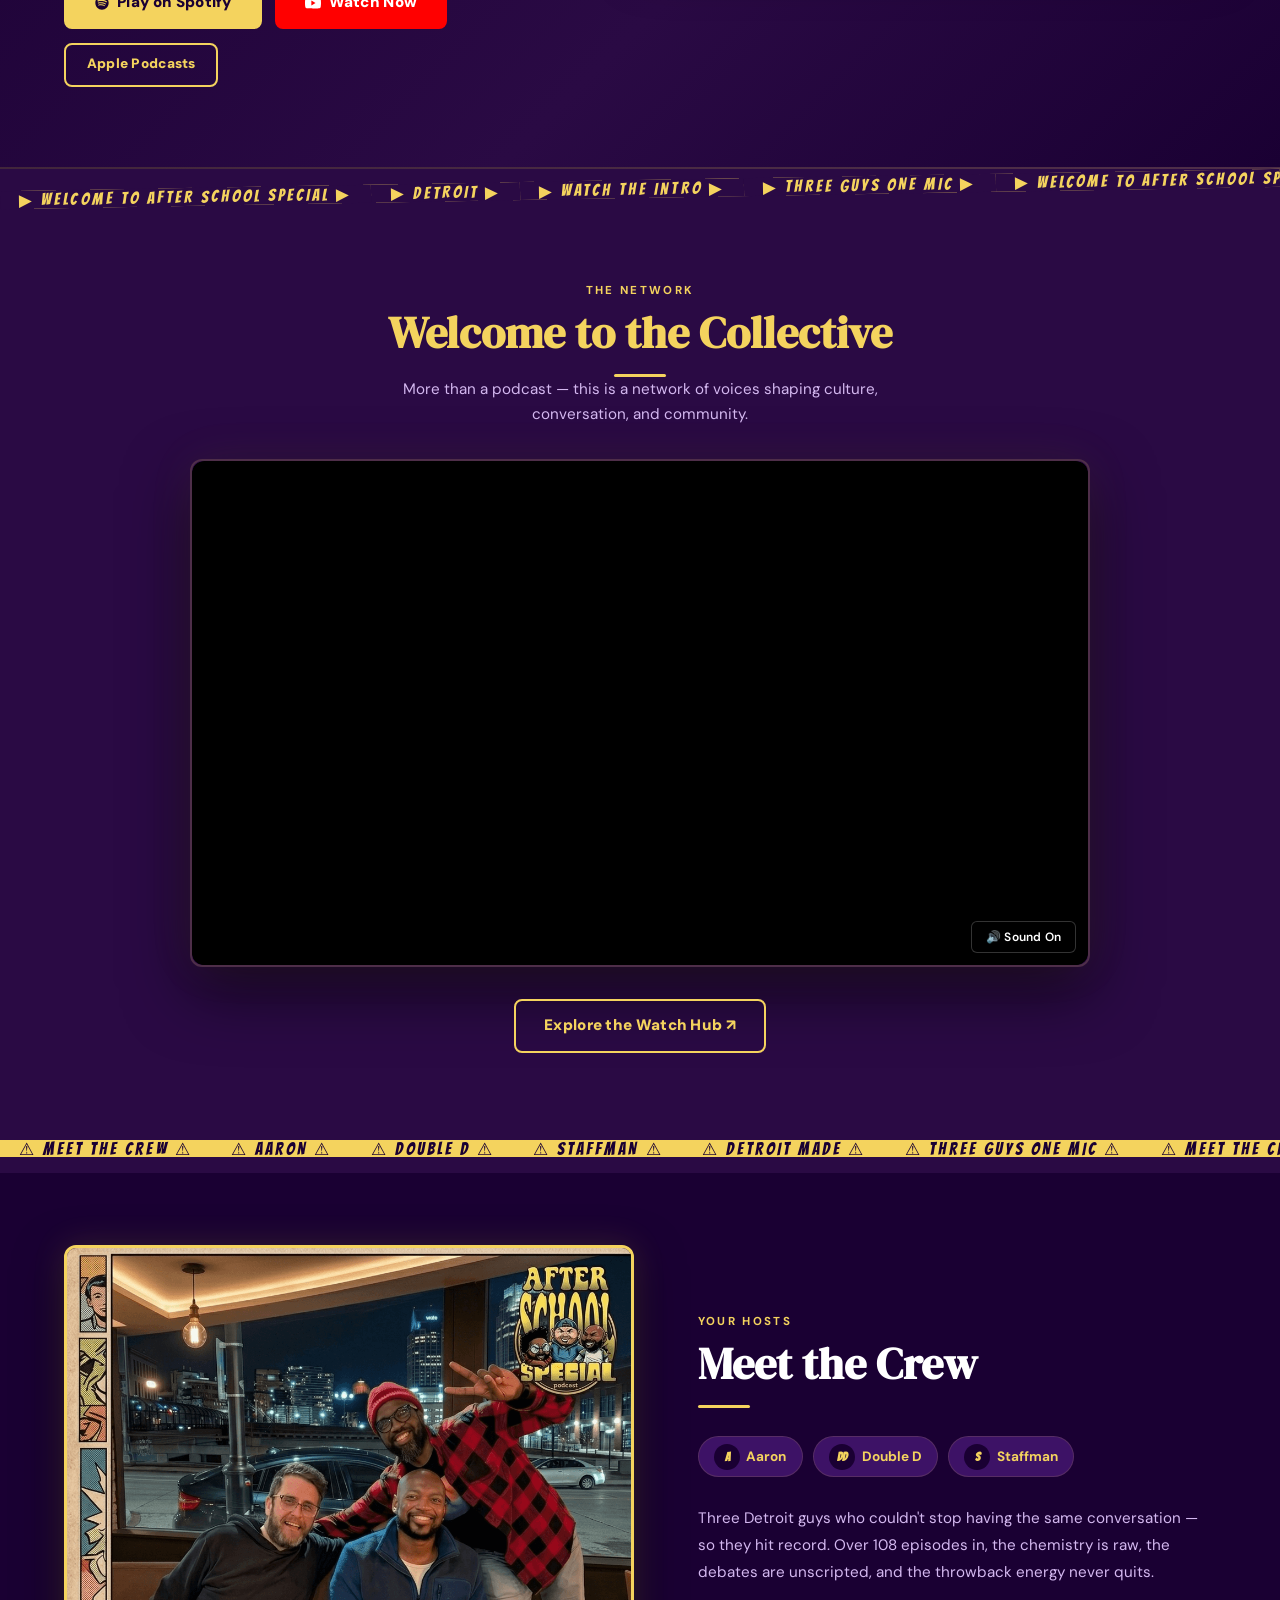
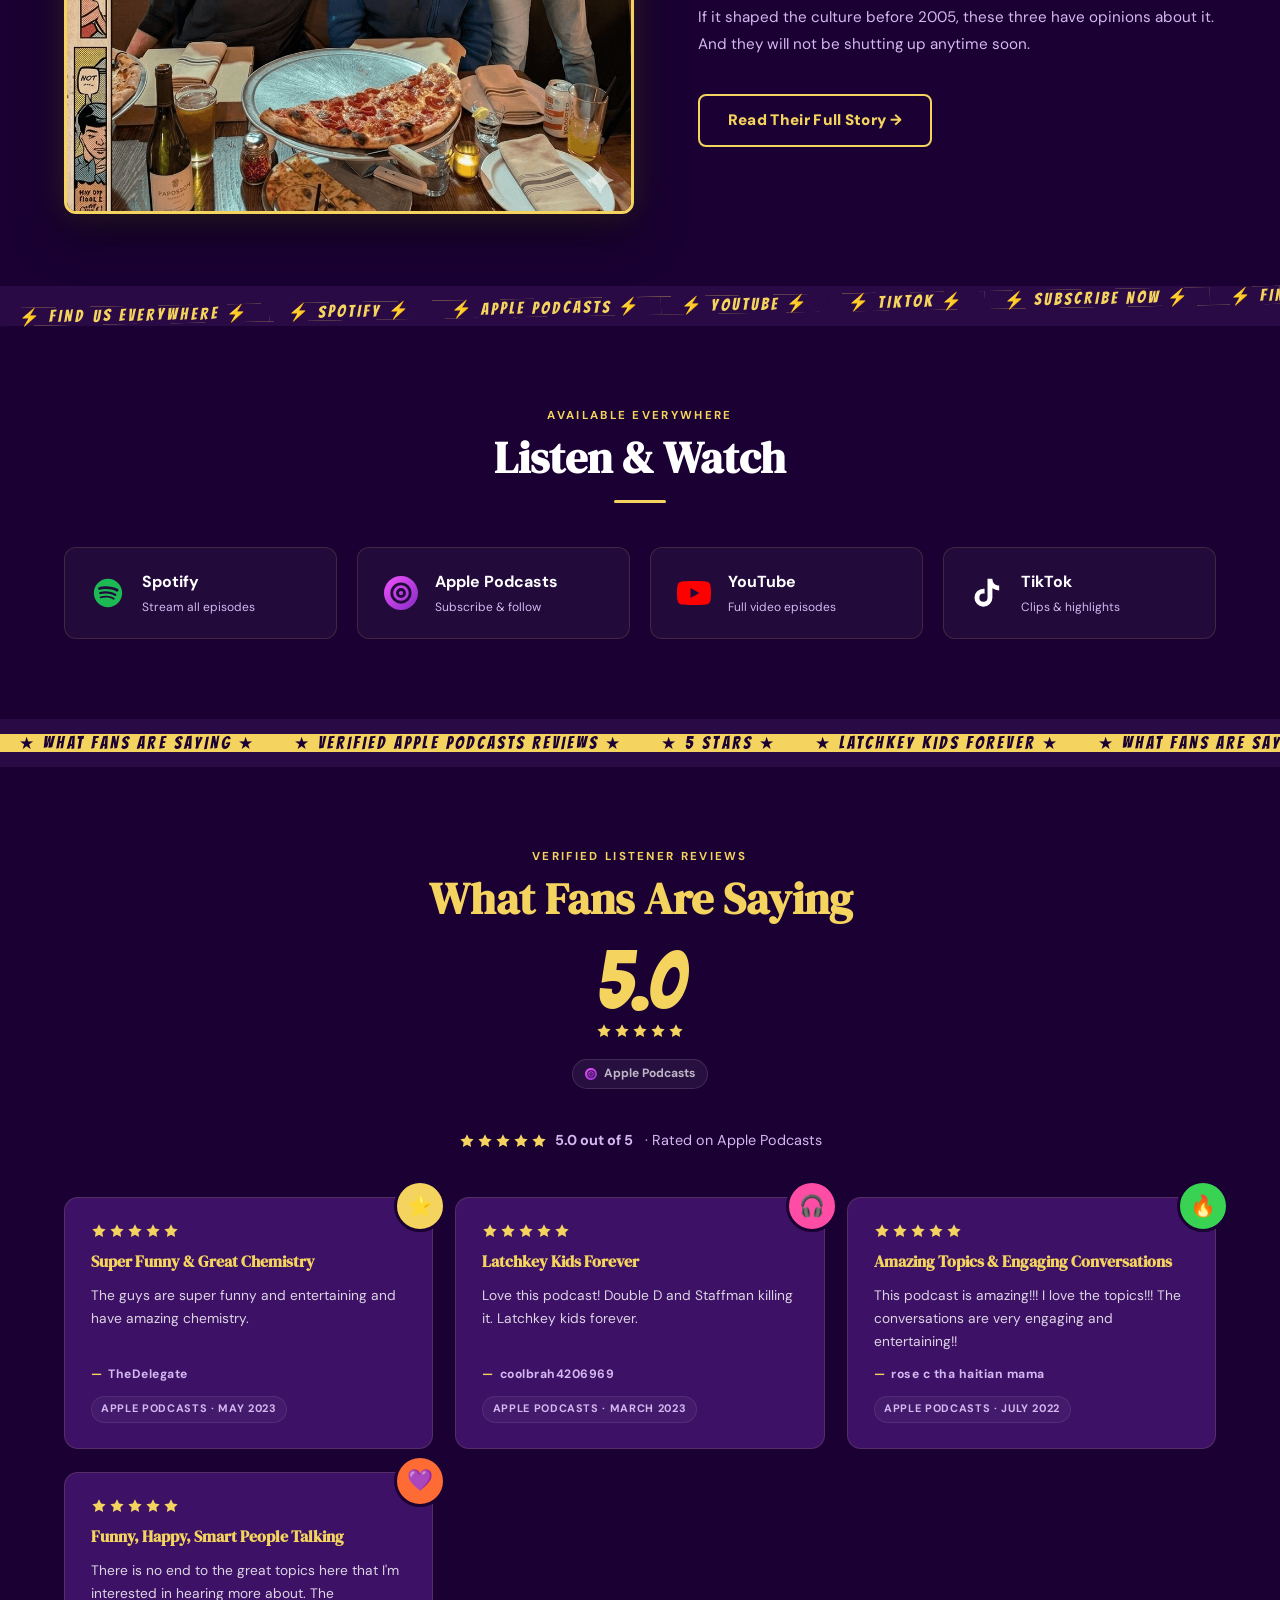
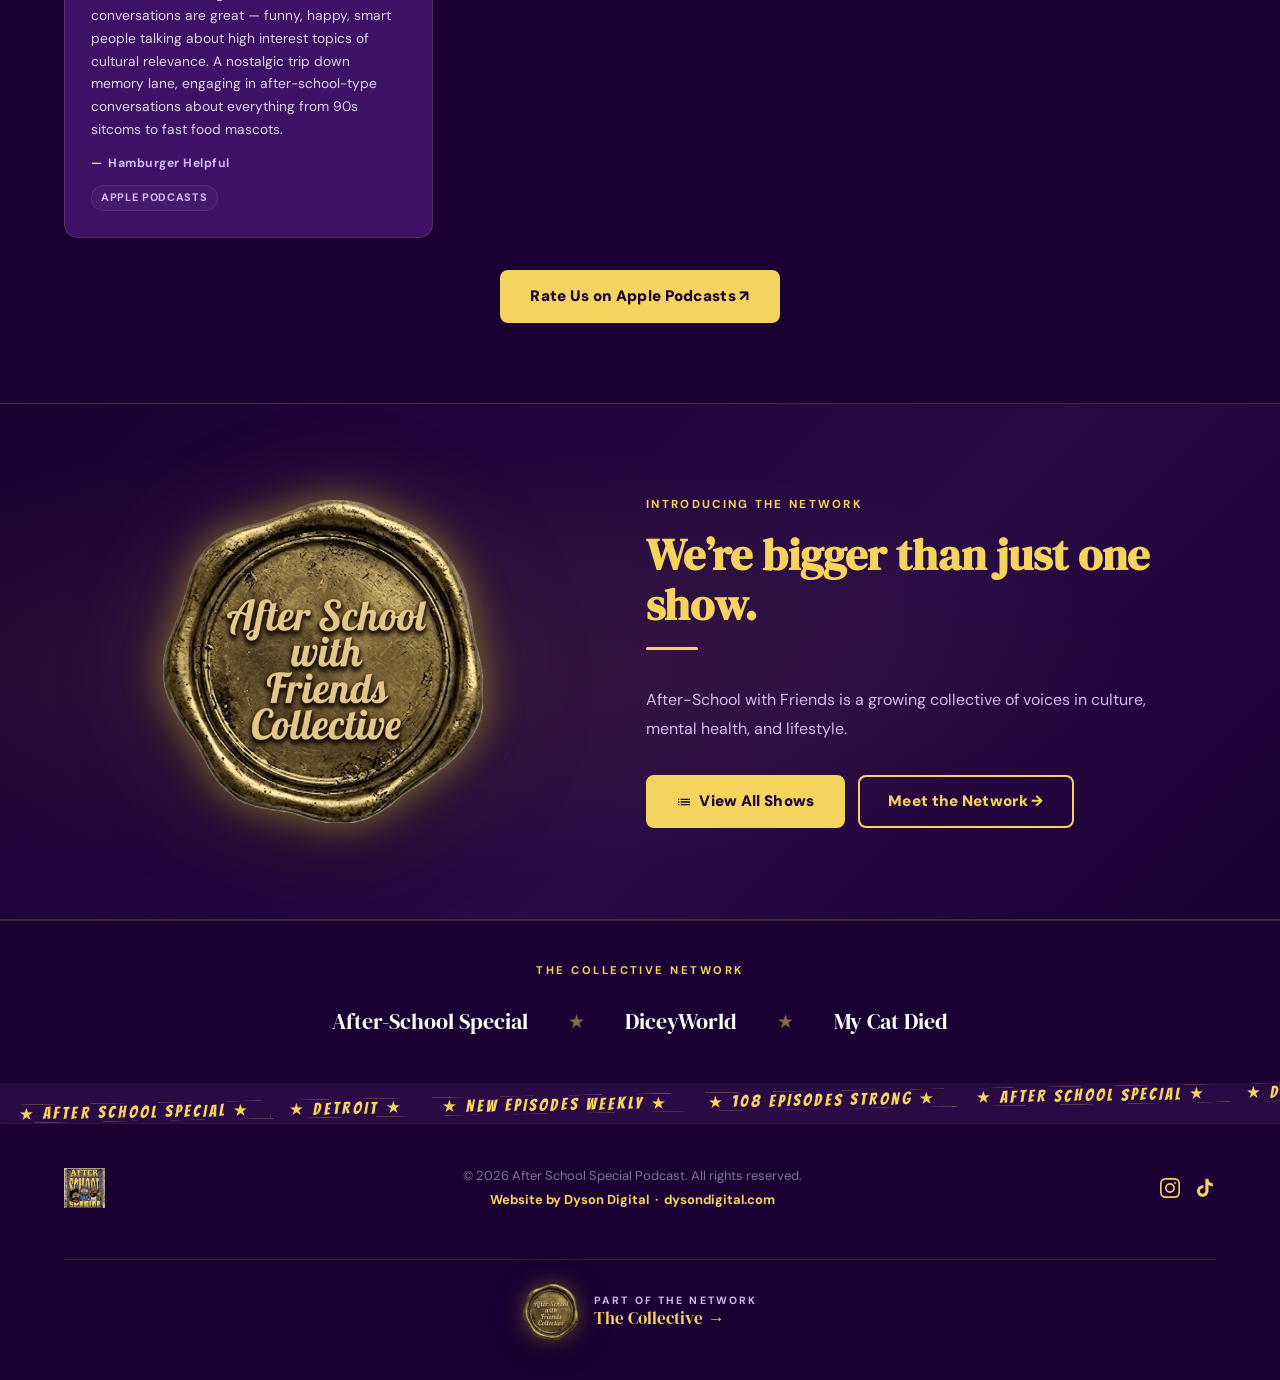
==== commit 581fda3f: "Replace HEIC images with PNG format" ====
--- a/index.html
+++ b/index.html
@@ -461,7 +461,7 @@
     <div class="container">
       <div class="collective-spotlight-grid">
         <div class="collective-spotlight-visual">
-          <img src="images/collective-stamp.heic" alt="After-School with Friends Collective seal" class="collective-spotlight-stamp" loading="lazy">
+          <img src="images/collective-stamp.png" alt="After-School with Friends Collective seal" class="collective-spotlight-stamp" loading="lazy">
         </div>
         <div class="collective-spotlight-text">
           <span class="section-label">Introducing the Network</span>
@@ -528,7 +528,7 @@
       </div>
       <div class="footer-collective">
         <a href="collective.html" aria-label="The Collective">
-          <img src="images/collective-stamp.heic" alt="" class="footer-collective-stamp" loading="lazy">
+          <img src="images/collective-stamp.png" alt="" class="footer-collective-stamp" loading="lazy">
         </a>
         <div class="footer-collective-text">
           <span class="footer-collective-eyebrow">Part of the Network</span>
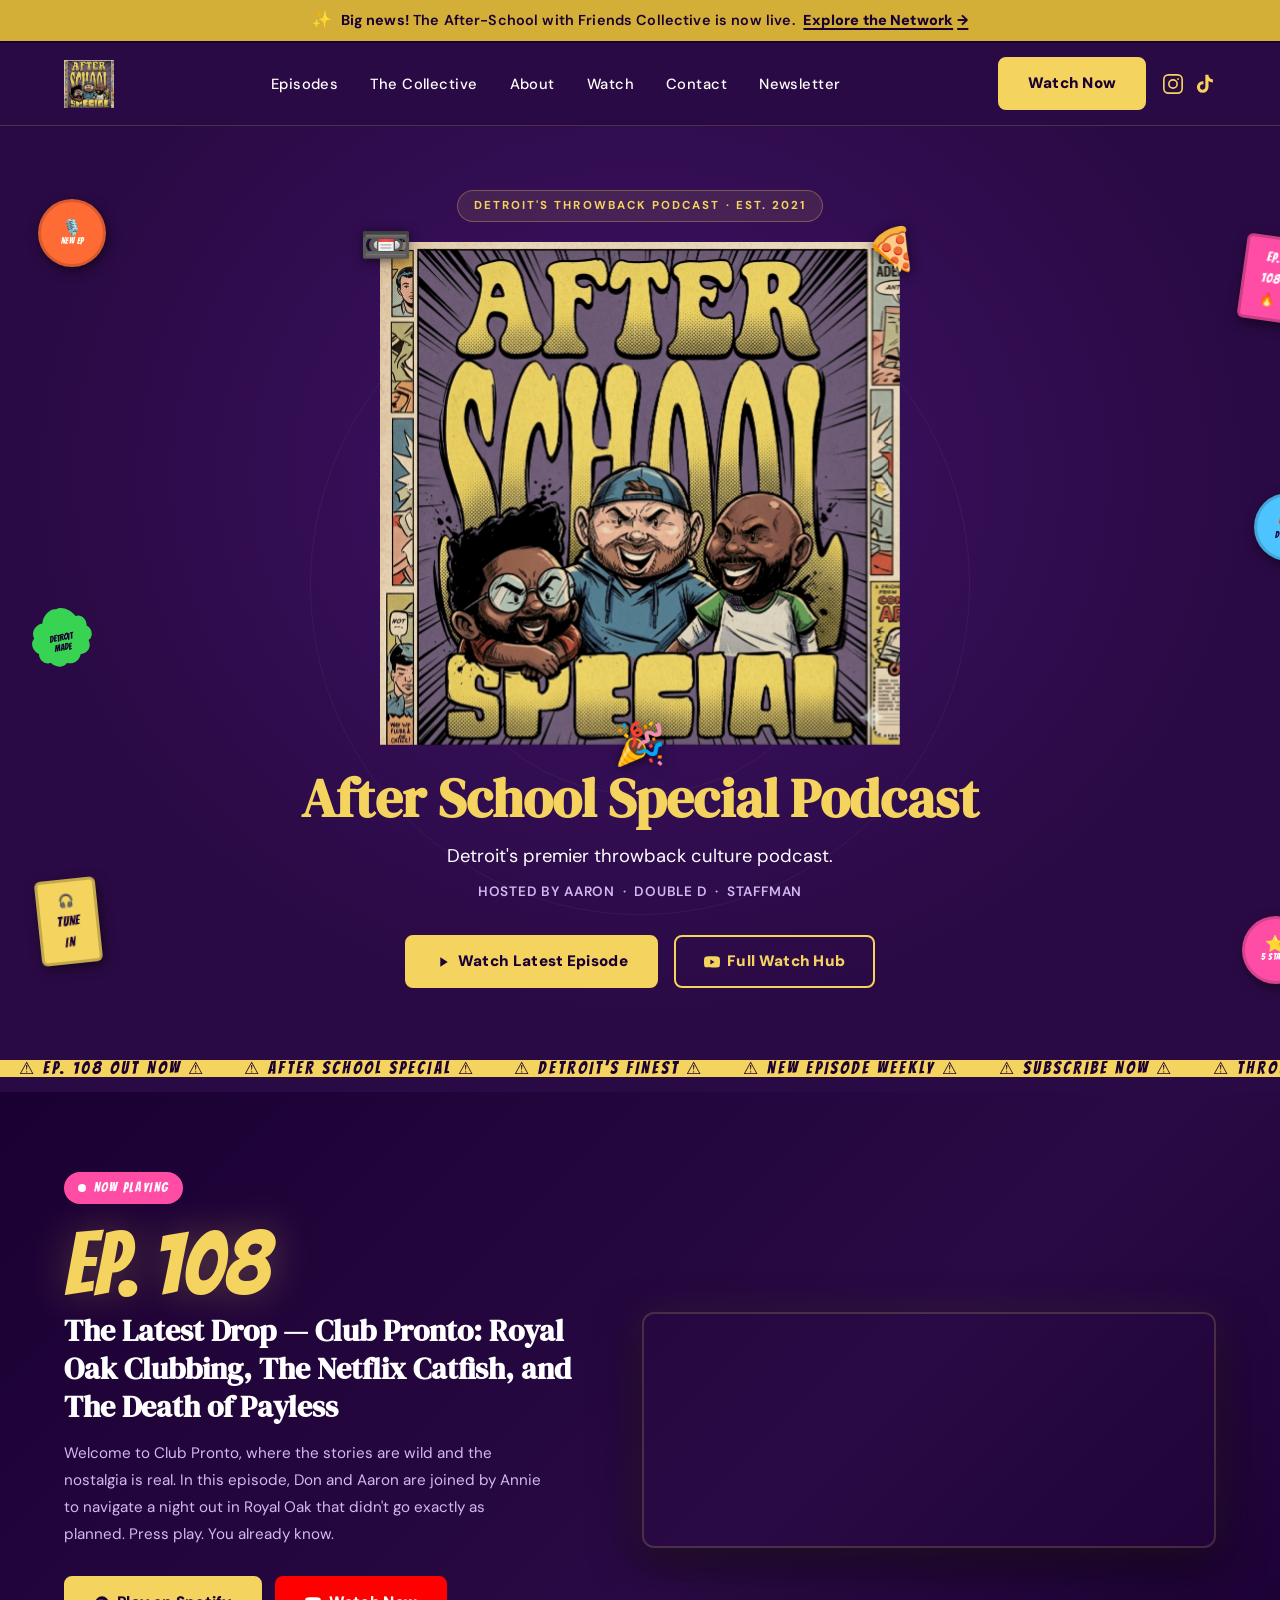
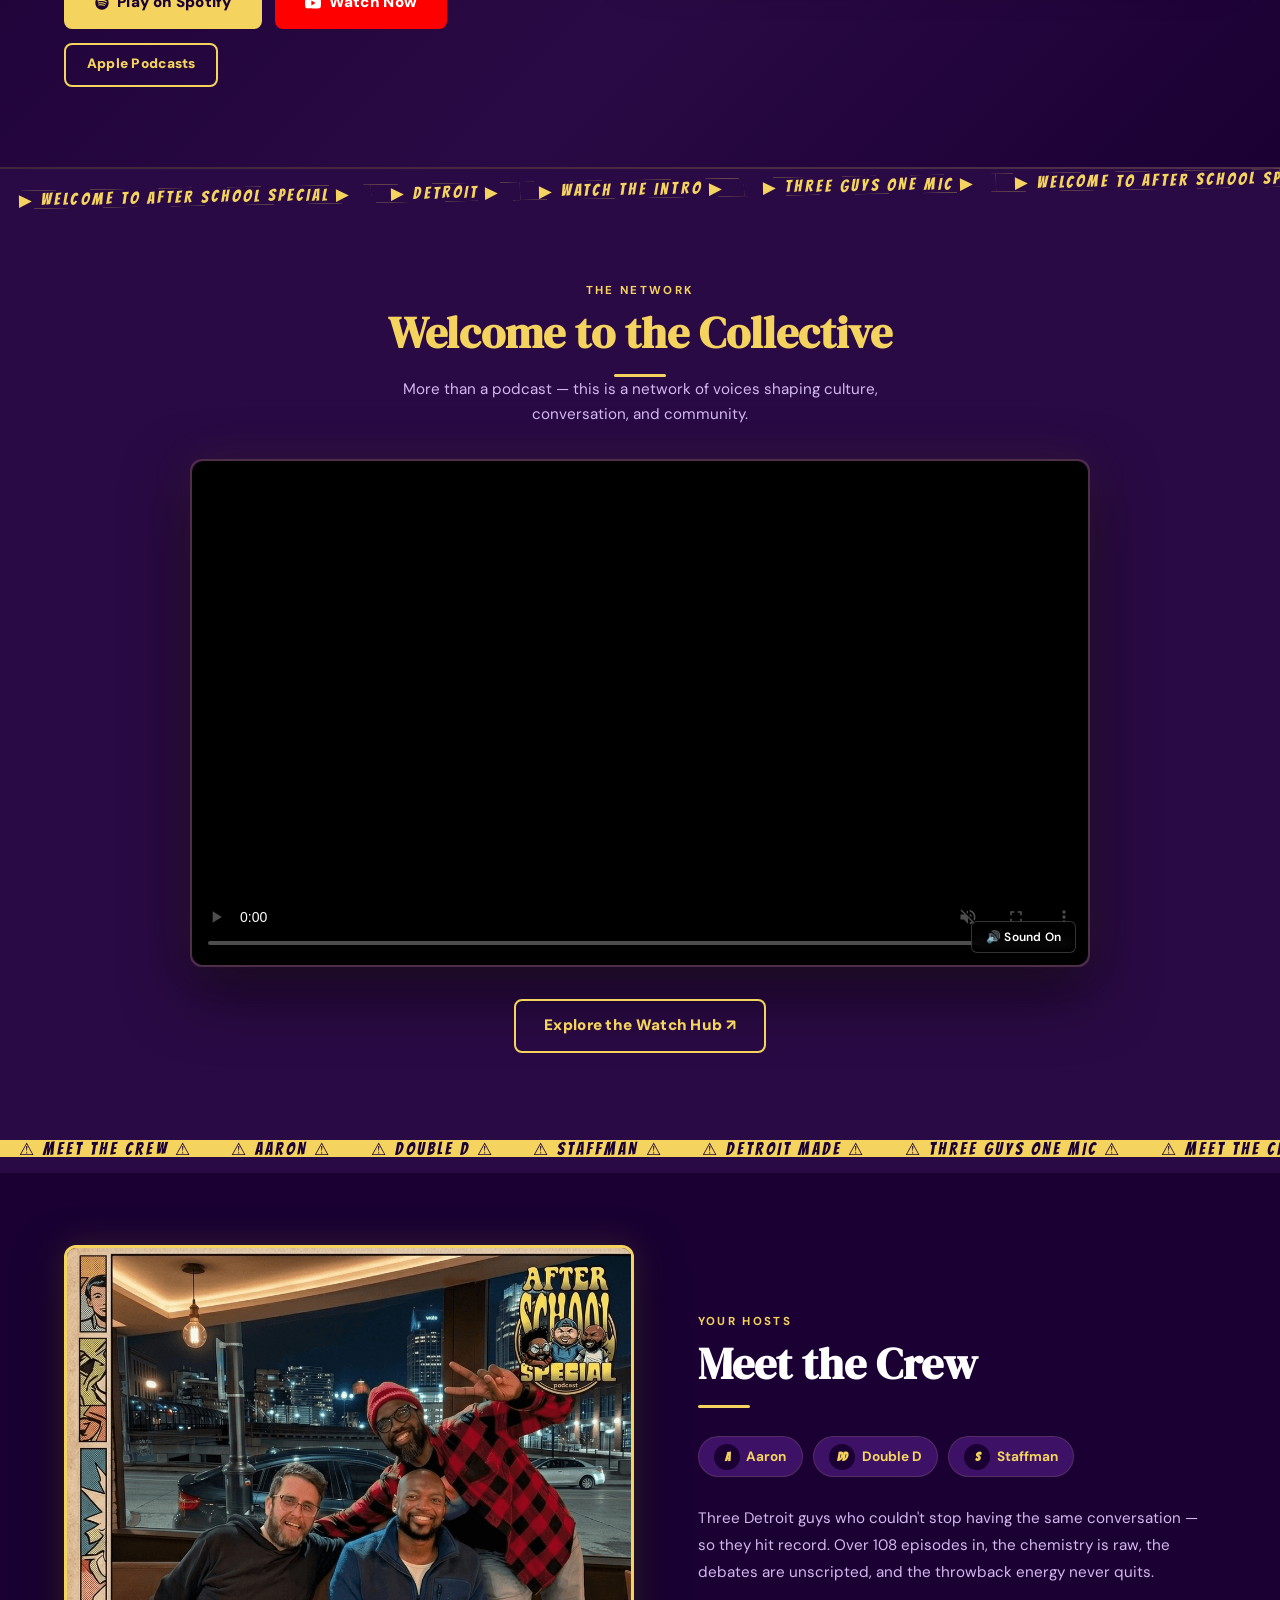
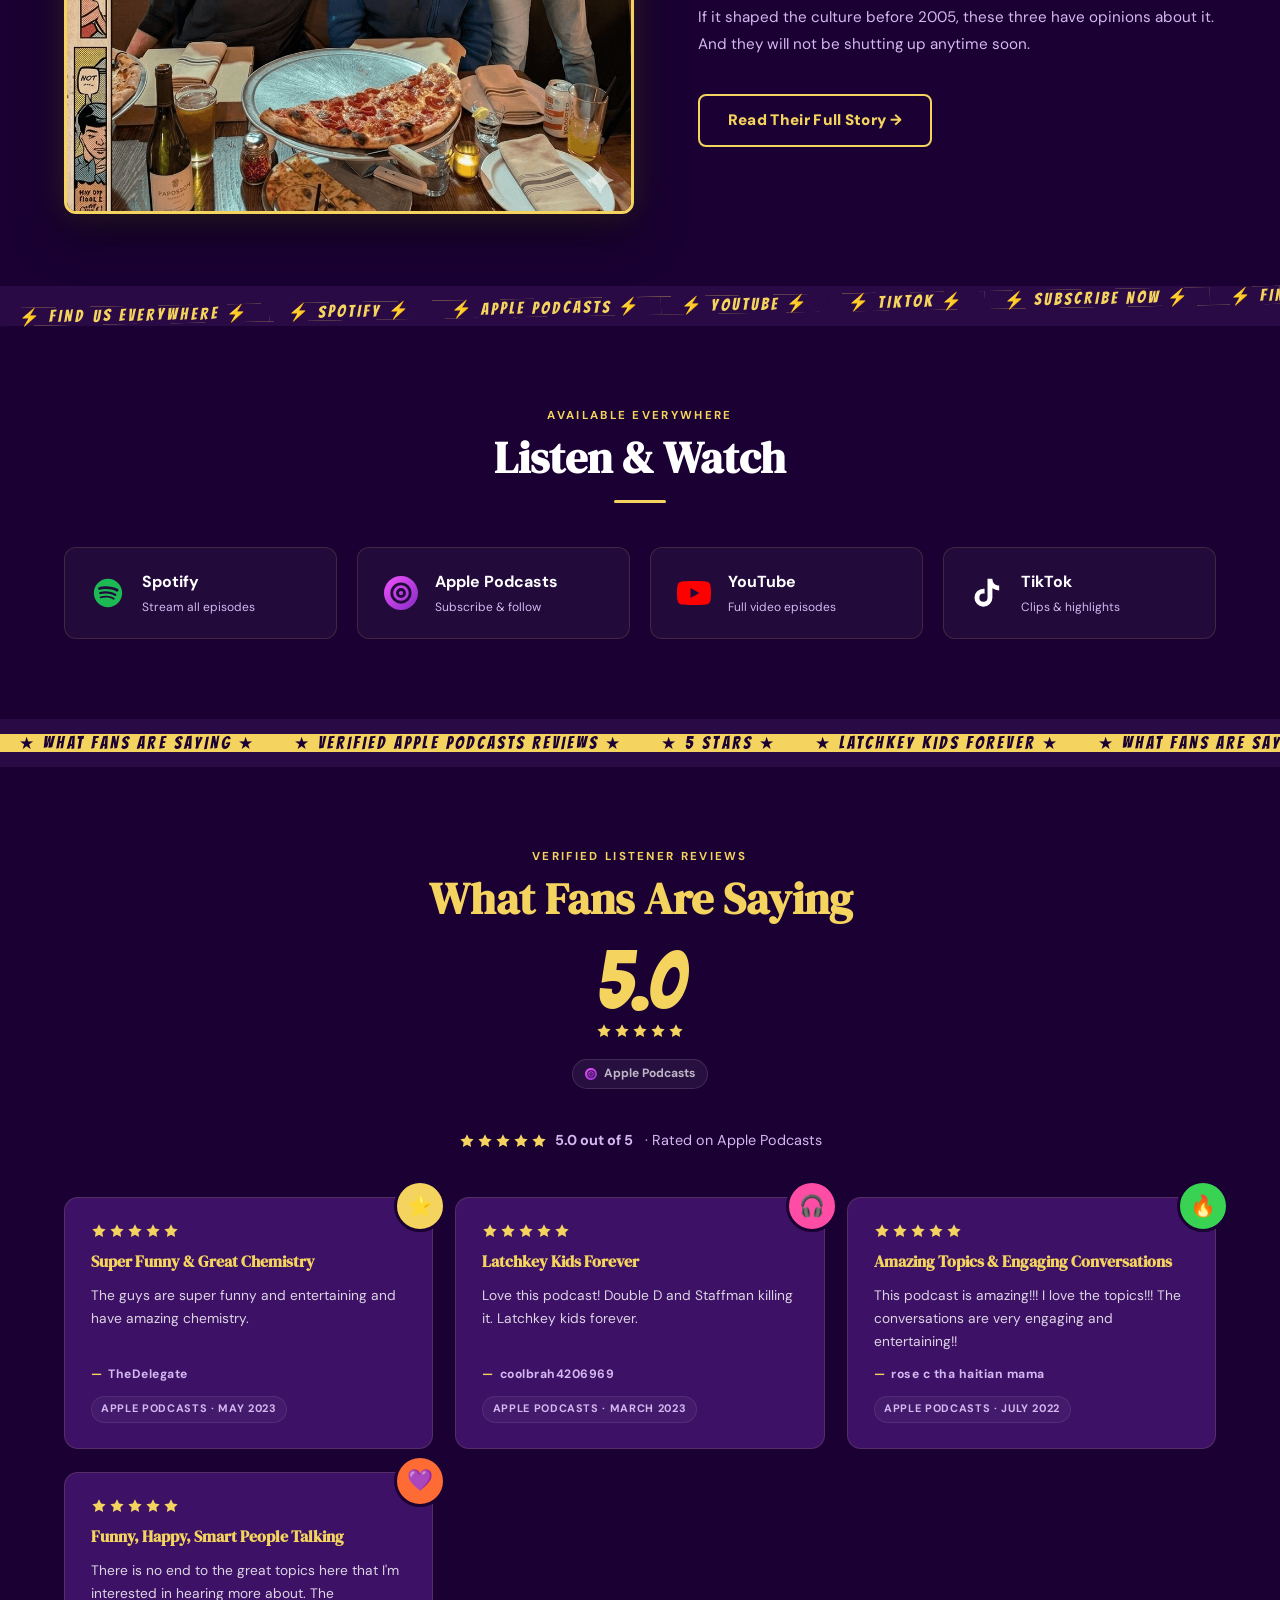
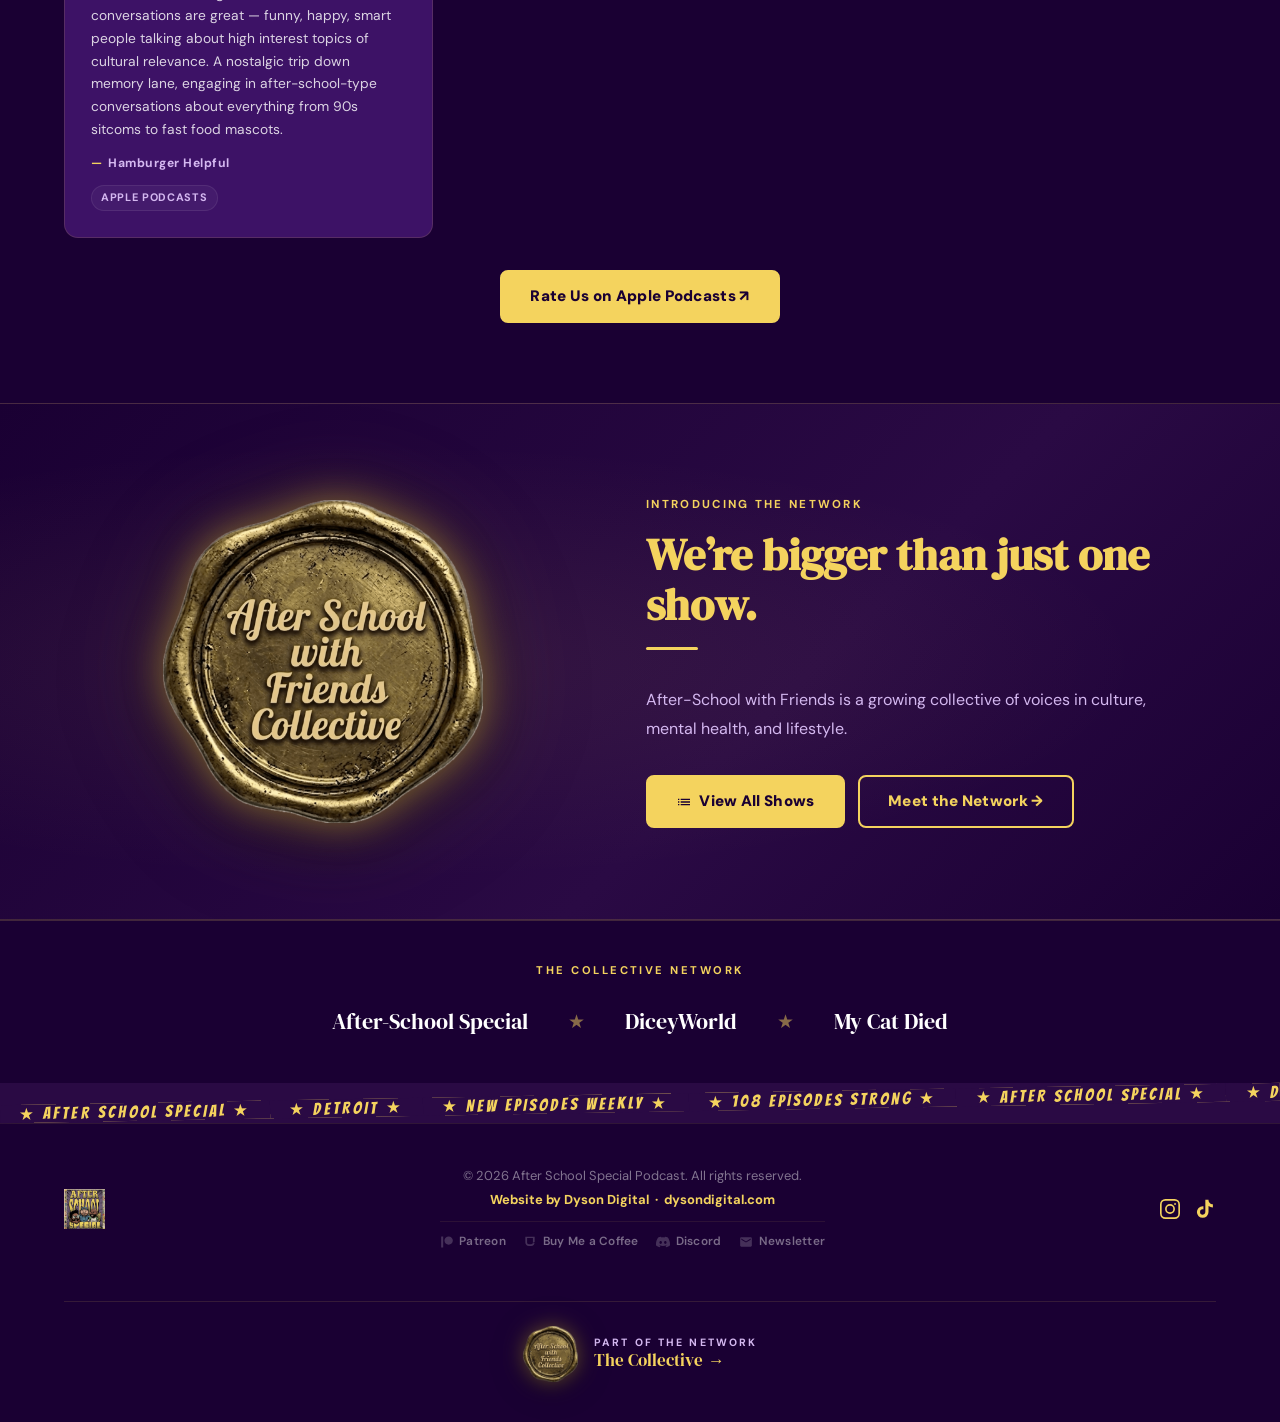
==== commit 5329d9f1: "Add files via upload" ====
--- a/index.html
+++ b/index.html
@@ -87,6 +87,7 @@
           <li><a href="about.html">About</a></li>
           <li><a href="watch.html">Watch</a></li>
           <li><a href="contact.html">Contact</a></li>
+          <li><a href="newsletter.html">Newsletter</a></li>
         </ul>
       </nav>
       <div class="nav-right">
@@ -124,6 +125,7 @@
     <a href="about.html" class="mobile-link">About</a>
     <a href="watch.html" class="mobile-link">Watch</a>
     <a href="contact.html" class="mobile-link">Contact</a>
+    <a href="newsletter.html" class="mobile-link">Newsletter</a>
     <a href="watch.html" class="btn-primary mobile-link">Watch Now</a>
   </nav>
 
@@ -511,6 +513,24 @@
       <div class="footer-center">
         <p>&copy; 2026 After School Special Podcast. All rights reserved.</p>
         <p class="footer-credit">Website by <a href="https://dysondigital.com" target="_blank" rel="noopener noreferrer">Dyson Digital</a> &nbsp;&middot;&nbsp; dysondigital.com</p>
+        <div class="footer-support-links">
+          <a href="https://patreon.com/AfterSchoolSpecialPodcast?utm_medium=unknown&utm_source=join_link&utm_campaign=creatorshare_creator&utm_content=copyLink" target="_blank" rel="noopener noreferrer" class="footer-support-link" aria-label="Support on Patreon">
+            <svg width="14" height="14" viewBox="0 0 24 24" fill="currentColor" aria-hidden="true"><path d="M14.82 2.41C18.78 2.41 22 5.65 22 9.62c0 3.96-3.22 7.18-7.18 7.18-3.96 0-7.18-3.22-7.18-7.18 0-3.97 3.22-7.21 7.18-7.21zM2 21.6h3.5V2.41H2V21.6z"/></svg>
+            Patreon
+          </a>
+          <a href="https://buymeacoffee.com/afterschoolspe3" target="_blank" rel="noopener noreferrer" class="footer-support-link" aria-label="Buy us a coffee">
+            <svg width="14" height="14" viewBox="0 0 24 24" fill="currentColor" aria-hidden="true"><path d="M20 3H4v10c0 3.31 2.69 6 6 6h4c3.31 0 6-2.69 6-6V3zM7 13V5h10v8c0 1.66-1.34 3-3 3h-4c-1.66 0-3-1.34-3-3zm12 1h-1v-2h1c.55 0 1 .45 1 1s-.45 1-1 1z"/></svg>
+            Buy Me a Coffee
+          </a>
+          <a href="https://discord.gg/FqR2VqHaZ" target="_blank" rel="noopener noreferrer" class="footer-support-link" aria-label="Join our Discord">
+            <svg width="14" height="14" viewBox="0 0 24 24" fill="currentColor" aria-hidden="true"><path d="M20.317 4.37a19.791 19.791 0 0 0-4.885-1.515.074.074 0 0 0-.079.037c-.21.375-.444.864-.608 1.25a18.27 18.27 0 0 0-5.487 0 12.64 12.64 0 0 0-.617-1.25.077.077 0 0 0-.079-.037A19.736 19.736 0 0 0 3.677 4.37a.07.07 0 0 0-.032.027C.533 9.046-.32 13.58.099 18.057a.082.082 0 0 0 .031.057 19.9 19.9 0 0 0 5.993 3.03.078.078 0 0 0 .084-.028c.462-.63.874-1.295 1.226-1.994a.076.076 0 0 0-.041-.106 13.107 13.107 0 0 1-1.872-.892.077.077 0 0 1-.008-.128 10.2 10.2 0 0 0 .372-.292.074.074 0 0 1 .077-.01c3.928 1.793 8.18 1.793 12.062 0a.074.074 0 0 1 .078.01c.12.098.246.198.373.292a.077.077 0 0 1-.006.127 12.299 12.299 0 0 1-1.873.892.077.077 0 0 0-.041.107c.36.698.772 1.362 1.225 1.993a.076.076 0 0 0 .084.028 19.839 19.839 0 0 0 6.002-3.03.077.077 0 0 0 .032-.054c.5-5.177-.838-9.674-3.549-13.66a.061.061 0 0 0-.031-.03zM8.02 15.33c-1.183 0-2.157-1.085-2.157-2.419 0-1.333.956-2.419 2.157-2.419 1.21 0 2.176 1.096 2.157 2.42 0 1.333-.956 2.418-2.157 2.418zm7.975 0c-1.183 0-2.157-1.085-2.157-2.419 0-1.333.955-2.419 2.157-2.419 1.21 0 2.176 1.096 2.157 2.42 0 1.333-.946 2.418-2.157 2.418z"/></svg>
+            Discord
+          </a>
+          <a href="newsletter.html" class="footer-support-link" aria-label="Newsletter">
+            <svg width="14" height="14" viewBox="0 0 24 24" fill="currentColor" aria-hidden="true"><path d="M20 4H4c-1.1 0-2 .9-2 2v12c0 1.1.9 2 2 2h16c1.1 0 2-.9 2-2V6c0-1.1-.9-2-2-2zm0 4l-8 5-8-5V6l8 5 8-5v2z"/></svg>
+            Newsletter
+          </a>
+        </div>
       </div>
       <div class="footer-right" aria-label="Social links">
         <a href="https://www.instagram.com/afterschoolspecialpodcast/" target="_blank" rel="noopener noreferrer" aria-label="Instagram">
--- a/style.css
+++ b/style.css
@@ -2625,3 +2625,868 @@
 @media (max-width: 480px) {
   .cross-label { font-size: 0.74rem; }
 }
+
+/* ======================================================
+   ░░ NEWSLETTER PAGE v8 — ALL NEW CLASSES (nl- prefix)
+   Appended to end of file. Zero existing rules touched.
+   ====================================================== */
+
+/* ── Nav gap reduction at small desktop (6 items) ── */
+@media (max-width: 960px) and (min-width: 768px) {
+  .nav-links { gap: 1.2rem; }
+  .nav-links a { font-size: 0.84rem; }
+}
+
+/* ── Footer support links (new classes only) ── */
+.footer-support-links {
+  display: flex;
+  align-items: center;
+  justify-content: center;
+  flex-wrap: wrap;
+  gap: 0.35rem 1.1rem;
+  margin-top: 0.6rem;
+  padding-top: 0.6rem;
+  border-top: 1px solid rgba(244,211,94,0.08);
+}
+.footer-support-link {
+  display: inline-flex;
+  align-items: center;
+  gap: 0.35rem;
+  font-size: 0.74rem;
+  font-weight: 600;
+  color: rgba(255,255,255,0.42);
+  text-decoration: none;
+  letter-spacing: 0.02em;
+  transition: color 0.22s ease, text-shadow 0.22s ease;
+  white-space: nowrap;
+}
+.footer-support-link svg {
+  flex-shrink: 0;
+  opacity: 0.45;
+  transition: opacity 0.22s ease;
+}
+.footer-support-link:hover {
+  color: var(--accent);
+  text-shadow: 0 0 10px rgba(244,211,94,0.3);
+}
+.footer-support-link:hover svg { opacity: 1; }
+@media (max-width: 600px) {
+  .footer-support-links { flex-direction: column; gap: 0.55rem; }
+}
+
+/* ── Scroll reveal system — refined easing ── */
+.nl-reveal {
+  opacity: 0;
+  transform: translateY(24px);
+  transition:
+    opacity  0.85s cubic-bezier(0.16, 1, 0.3, 1),
+    transform 0.85s cubic-bezier(0.16, 1, 0.3, 1);
+  will-change: opacity, transform;
+}
+.nl-reveal--d1 { transition-delay: 0.12s; }
+.nl-reveal--d2 { transition-delay: 0.26s; }
+.nl-reveal--d3 { transition-delay: 0.40s; }
+.nl-reveal--d4 { transition-delay: 0.54s; }
+.nl-revealed   { opacity: 1; transform: translateY(0); }
+
+@media (prefers-reduced-motion: reduce) {
+  .nl-reveal,
+  .nl-reveal--d1,
+  .nl-reveal--d2,
+  .nl-reveal--d3,
+  .nl-reveal--d4 {
+    opacity: 1; transform: none;
+    transition: none; will-change: auto;
+  }
+  .nl-hero-img,
+  .nl-glow-1, .nl-glow-2, .nl-glow-3,
+  .nl-scroll-line { animation: none !important; will-change: auto !important; }
+}
+
+/* ======================================================
+   ░░ NL HERO
+   ====================================================== */
+.nl-hero {
+  position: relative;
+  min-height: 100svh;
+  display: flex;
+  flex-direction: column;
+  align-items: center;
+  justify-content: center;
+  text-align: center;
+  overflow: hidden;
+  padding: 9rem 1.5rem 7rem;
+  background: var(--bg-deeper); /* prevents flash before image loads */
+}
+
+/* Background image — GPU layer, overhangs edges for parallax */
+.nl-hero-img {
+  position: absolute;
+  inset: -10%;
+  background-image: url('images/newsletterbackground.png');
+  background-size: cover;
+  background-position: center 40%;
+  background-repeat: no-repeat;
+  will-change: transform;
+  transform: translate3d(0, 0, 0);
+  z-index: 0;
+  opacity: 0;
+  transition: opacity 0.8s ease;
+}
+.nl-hero-img.nl-img-loaded { opacity: 1; }
+
+/* Layers on top of background */
+.nl-hero-overlay {
+  position: absolute; inset: 0;
+  background: rgba(8, 0, 20, 0.62);
+  z-index: 1;
+}
+.nl-hero-grad {
+  position: absolute; inset: 0;
+  background: linear-gradient(
+    to bottom,
+    rgba(20,0,42,0.0) 0%,
+    rgba(20,0,42,0.0) 35%,
+    rgba(20,0,42,0.7) 72%,
+    var(--bg-dark) 100%
+  );
+  z-index: 2;
+}
+
+/* Animated atmospheric glows */
+.nl-glow-1, .nl-glow-2, .nl-glow-3 {
+  position: absolute;
+  border-radius: 50%;
+  filter: blur(90px);
+  will-change: opacity, transform;
+  pointer-events: none;
+  z-index: 3;
+}
+.nl-glow-1 {
+  width: 620px; height: 620px;
+  top: -140px; left: -180px;
+  background: radial-gradient(circle, rgba(244,211,94,0.14) 0%, transparent 70%);
+  animation: nl-glow-pulse 7s ease-in-out infinite;
+}
+.nl-glow-2 {
+  width: 520px; height: 520px;
+  bottom: -80px; right: -120px;
+  background: radial-gradient(circle, rgba(61,18,102,0.5) 0%, transparent 70%);
+  animation: nl-glow-pulse 8.5s ease-in-out infinite 2.5s;
+}
+.nl-glow-3 {
+  width: 400px; height: 400px;
+  top: 40%; left: 50%;
+  transform: translate(-50%, -50%);
+  background: radial-gradient(circle, rgba(244,211,94,0.06) 0%, transparent 70%);
+  animation: nl-glow-center 9s ease-in-out infinite 4.5s;
+}
+@keyframes nl-glow-pulse {
+  0%,100% { opacity:0.45; transform:scale(1); }
+  50%      { opacity:1;    transform:scale(1.1); }
+}
+@keyframes nl-glow-center {
+  0%,100% { opacity:0.4;  transform:translate(-50%,-50%) scale(1); }
+  50%      { opacity:0.85; transform:translate(-50%,-50%) scale(1.12); }
+}
+
+/* Hero content */
+.nl-hero-content {
+  position: relative;
+  z-index: 10;
+  max-width: 860px;
+  width: 100%;
+  margin: 0 auto;
+}
+.nl-hero-eyebrow {
+  display: inline-block;
+  font-family: var(--font-stamp);
+  font-size: clamp(0.85rem, 1.5vw, 1rem);
+  letter-spacing: 0.28em;
+  text-transform: uppercase;
+  color: var(--accent);
+  margin-bottom: 1.4rem;
+}
+.nl-hero-title {
+  font-family: var(--font-display);
+  font-size: clamp(3.8rem, 12vw, 9rem);
+  line-height: 0.92;
+  color: var(--text-white);
+  letter-spacing: -0.02em;
+  margin-bottom: 1.5rem;
+  text-shadow: 0 4px 40px rgba(0,0,0,0.5);
+}
+.nl-hero-sub {
+  font-size: clamp(1.05rem, 1.8vw, 1.22rem);
+  color: rgba(255,255,255,0.78);
+  max-width: 600px;
+  margin: 0 auto 0.75rem;
+  line-height: 1.6;
+  font-weight: 500;
+  letter-spacing: -0.005em;
+}
+.nl-hero-body {
+  font-size: clamp(0.92rem, 1.5vw, 1.06rem);
+  color: var(--text-muted);
+  max-width: 560px;
+  margin: 0 auto 3rem;
+  line-height: 1.82;
+}
+.nl-hero-ctas {
+  display: flex;
+  align-items: center;
+  justify-content: center;
+  gap: 1rem;
+  flex-wrap: wrap;
+}
+
+/* Scroll cue */
+.nl-scroll-hint {
+  position: absolute;
+  bottom: 2rem; left: 50%;
+  transform: translateX(-50%);
+  z-index: 10;
+  display: flex;
+  flex-direction: column;
+  align-items: center;
+  gap: 0.4rem;
+  color: rgba(255,255,255,0.28);
+  font-size: 0.6rem;
+  letter-spacing: 0.16em;
+  text-transform: uppercase;
+  font-weight: 600;
+  pointer-events: none;
+}
+.nl-scroll-line {
+  width: 1px; height: 44px;
+  background: linear-gradient(to bottom, transparent, rgba(244,211,94,0.5));
+  animation: nl-scroll-drop 2.4s ease-in-out infinite;
+}
+@keyframes nl-scroll-drop {
+  0%   { opacity:0; transform:scaleY(0); transform-origin:top; }
+  50%  { opacity:1; transform:scaleY(1); }
+  100% { opacity:0; transform:scaleY(1); transform-origin:bottom; }
+}
+
+/* CTA button variants — refined premium interaction */
+.nl-btn {
+  display: inline-flex;
+  align-items: center;
+  gap: 0.55rem;
+  background: var(--accent);
+  color: var(--text-dark);
+  font-family: var(--font-body);
+  font-weight: 900;
+  font-size: clamp(0.92rem, 1.6vw, 1.05rem);
+  padding: 0.95rem 2.1rem;
+  border-radius: 8px;
+  text-decoration: none;
+  border: 2px solid var(--accent);
+  transition:
+    background 0.28s cubic-bezier(0.16,1,0.3,1),
+    border-color 0.28s cubic-bezier(0.16,1,0.3,1),
+    transform 0.28s cubic-bezier(0.16,1,0.3,1),
+    box-shadow 0.28s cubic-bezier(0.16,1,0.3,1);
+  white-space: nowrap;
+  cursor: pointer;
+}
+.nl-btn:hover {
+  background: var(--accent-hover);
+  border-color: var(--accent-hover);
+  transform: translateY(-3px) scale(1.02);
+  box-shadow: 0 14px 40px rgba(244,211,94,0.32),
+              0 0 0 1px rgba(244,211,94,0.2);
+}
+.nl-btn:active { transform: translateY(-1px) scale(1.00); }
+.nl-btn--outline {
+  background: transparent;
+  color: var(--accent);
+}
+.nl-btn--outline:hover {
+  background: var(--accent);
+  color: var(--text-dark);
+}
+
+@media (max-width: 480px) {
+  .nl-hero { padding: 7rem 1rem 5rem; }
+  .nl-hero-title { font-size: clamp(3rem, 18vw, 5rem); }
+  .nl-hero-ctas { flex-direction: column; }
+}
+
+/* ======================================================
+   ░░ NL BEEHIIV EMBED SECTION
+   ====================================================== */
+.nl-embed-section {
+  background: var(--bg-dark);
+  padding: var(--section-pad) 0;
+}
+.nl-embed-section .section-heading { color: var(--text-white); }
+
+.nl-embed-card {
+  max-width: 720px;
+  margin: 2.75rem auto 0;
+  background: rgba(255,255,255,0.04);
+  border: 1px solid rgba(244,211,94,0.2);
+  border-radius: 24px;
+  padding: 3rem 2.5rem;
+  backdrop-filter: blur(20px);
+  -webkit-backdrop-filter: blur(20px);
+  box-shadow:
+    0 8px 40px rgba(0,0,0,0.45),
+    0 1px 0 rgba(255,255,255,0.07) inset,
+    0 0 0 1px rgba(244,211,94,0.06) inset;
+  transition:
+    transform 0.38s cubic-bezier(0.16,1,0.3,1),
+    box-shadow 0.38s cubic-bezier(0.16,1,0.3,1);
+  scroll-margin-top: 80px;
+}
+.nl-embed-card:hover {
+  transform: translateY(-4px);
+  box-shadow:
+    0 20px 60px rgba(0,0,0,0.55),
+    0 1px 0 rgba(255,255,255,0.09) inset;
+}
+.nl-embed-label {
+  font-size: 0.72rem;
+  font-weight: 700;
+  letter-spacing: 0.2em;
+  text-transform: uppercase;
+  color: var(--accent);
+  margin-bottom: 0.65rem;
+  display: block;
+}
+.nl-embed-headline {
+  font-family: var(--font-display);
+  font-size: clamp(1.5rem, 3.2vw, 2.1rem);
+  color: var(--text-white);
+  line-height: 1.2;
+  margin-bottom: 0.85rem;
+  letter-spacing: -0.01em;
+}
+.nl-embed-sub {
+  font-size: 0.92rem;
+  color: var(--text-muted);
+  line-height: 1.78;
+  margin-bottom: 1.75rem;
+}
+/* Script-driven Beehiiv form wrapper — replaces old iframe approach */
+.nl-embed-form-wrap {
+  width: 100%;
+  min-height: 80px;
+  margin-top: 0.25rem;
+  border-radius: var(--radius);
+  overflow: visible; /* allow Beehiiv script to size itself */
+}
+
+/* Beehiiv loader injects its own element — let it breathe */
+.nl-embed-form-wrap > * {
+  width: 100% !important;
+  max-width: 100% !important;
+}
+.nl-embed-fallback-btn {
+  display: block;
+  text-align: center;
+  margin-top: 1.5rem;
+  padding-top: 1.25rem;
+  border-top: 1px solid rgba(244,211,94,0.08);
+  font-size: 0.82rem;
+  color: var(--text-muted);
+}
+.nl-embed-fallback-btn a {
+  color: var(--accent);
+  font-weight: 700;
+  text-decoration: underline;
+  text-underline-offset: 3px;
+}
+
+@media (max-width: 600px) {
+  .nl-embed-card { padding: 2rem 1.25rem; border-radius: 18px; }
+}
+
+/* ======================================================
+   ░░ NL LATEST ISSUE — RSS-driven
+   ====================================================== */
+.nl-latest-section {
+  background: var(--bg-deeper);
+  padding: var(--section-pad) 0;
+}
+.nl-latest-section .section-heading { color: var(--accent); }
+
+.nl-latest-card {
+  max-width: 820px;
+  margin: 2.5rem auto 0;
+  background: rgba(255,255,255,0.04);
+  border: 1px solid rgba(244,211,94,0.18);
+  border-radius: 20px;
+  overflow: hidden;
+  backdrop-filter: blur(12px);
+  -webkit-backdrop-filter: blur(12px);
+  box-shadow:
+    0 24px 64px rgba(0,0,0,0.5),
+    inset 0 1px 0 rgba(255,255,255,0.06);
+  transition: transform 0.3s ease, box-shadow 0.3s ease;
+}
+.nl-latest-card:hover {
+  transform: translateY(-4px);
+  box-shadow: 0 32px 80px rgba(0,0,0,0.55);
+}
+.nl-latest-img {
+  width: 100%;
+  max-height: 320px;
+  object-fit: cover;
+  display: block;
+}
+.nl-latest-body {
+  padding: 2rem 2.25rem 2.25rem;
+}
+.nl-latest-date {
+  font-size: 0.72rem;
+  font-weight: 700;
+  letter-spacing: 0.16em;
+  text-transform: uppercase;
+  color: var(--text-muted);
+  margin-bottom: 0.65rem;
+  display: block;
+}
+.nl-latest-title {
+  font-family: var(--font-display);
+  font-size: clamp(1.4rem, 3vw, 2.1rem);
+  color: var(--text-white);
+  line-height: 1.25;
+  margin-bottom: 1rem;
+}
+.nl-latest-excerpt {
+  font-size: 0.95rem;
+  color: var(--text-muted);
+  line-height: 1.78;
+  margin-bottom: 1.75rem;
+}
+.nl-latest-loading {
+  text-align: center;
+  color: var(--text-muted);
+  font-size: 0.9rem;
+  padding: 3rem 0;
+}
+.nl-latest-error {
+  text-align: center;
+  padding: 2.5rem;
+}
+.nl-latest-error p {
+  color: var(--text-muted);
+  font-size: 0.9rem;
+  margin-bottom: 1.25rem;
+}
+
+@media (max-width: 600px) {
+  .nl-latest-body { padding: 1.5rem 1.25rem 1.75rem; }
+}
+
+/* ======================================================
+   ░░ NL ARCHIVE — RSS-driven grid
+   ====================================================== */
+.nl-archive-section {
+  background: var(--bg-dark);
+  padding: var(--section-pad) 0;
+}
+.nl-archive-section .section-heading { color: var(--text-white); }
+
+.nl-archive-grid {
+  display: grid;
+  grid-template-columns: repeat(auto-fill, minmax(300px, 1fr));
+  gap: 1.5rem;
+  margin-top: 2.75rem;
+}
+.nl-archive-card {
+  background: rgba(255,255,255,0.03);
+  border: 1px solid var(--border-card);
+  border-radius: var(--radius);
+  padding: 1.75rem 1.75rem 2rem;
+  display: flex;
+  flex-direction: column;
+  gap: 0.65rem;
+  transition: transform 0.22s ease, border-color 0.22s ease,
+              box-shadow 0.22s ease;
+}
+.nl-archive-card:hover {
+  transform: translateY(-4px);
+  border-color: rgba(244,211,94,0.28);
+  box-shadow: 0 16px 40px rgba(0,0,0,0.38);
+}
+.nl-archive-date {
+  font-size: 0.68rem;
+  font-weight: 700;
+  letter-spacing: 0.16em;
+  text-transform: uppercase;
+  color: var(--text-muted);
+  opacity: 0.7;
+}
+.nl-archive-title {
+  font-family: var(--font-display);
+  font-size: 1.05rem;
+  color: var(--accent);
+  line-height: 1.35;
+}
+.nl-archive-excerpt {
+  font-size: 0.84rem;
+  color: var(--text-muted);
+  line-height: 1.68;
+  flex: 1;
+  overflow: hidden;
+  display: -webkit-box;
+  -webkit-line-clamp: 3;
+  -webkit-box-orient: vertical;
+}
+.nl-archive-link {
+  display: inline-flex;
+  align-items: center;
+  gap: 0.35rem;
+  font-size: 0.82rem;
+  font-weight: 700;
+  color: var(--accent);
+  text-decoration: none;
+  margin-top: 0.25rem;
+  transition: gap 0.22s ease;
+}
+.nl-archive-link:hover { gap: 0.55rem; }
+.nl-archive-loading {
+  text-align: center;
+  color: var(--text-muted);
+  font-size: 0.9rem;
+  padding: 2rem 0;
+  grid-column: 1 / -1;
+}
+
+@media (max-width: 480px) {
+  .nl-archive-grid { grid-template-columns: 1fr; }
+}
+
+/* ======================================================
+   ░░ NL SUPPORT SECTION
+   ====================================================== */
+.nl-support-section {
+  background: var(--bg-deeper);
+  padding: var(--section-pad) 0;
+}
+.nl-support-section .section-heading { color: var(--text-white); text-align: center; }
+.nl-support-section .section-label   { text-align: center; }
+.nl-support-sub {
+  text-align: center;
+  color: var(--text-muted);
+  font-size: clamp(0.92rem, 1.5vw, 1.05rem);
+  max-width: 540px;
+  margin: 0.5rem auto 3rem;
+  line-height: 1.72;
+}
+
+.nl-support-grid {
+  display: grid;
+  grid-template-columns: repeat(auto-fit, minmax(240px, 1fr));
+  gap: 1.5rem;
+  max-width: 860px;
+  margin: 0 auto;
+}
+
+.nl-support-card {
+  background: rgba(255,255,255,0.04);
+  border: 1px solid rgba(244,211,94,0.14);
+  border-radius: 16px;
+  padding: 2.25rem 1.75rem;
+  display: flex;
+  flex-direction: column;
+  align-items: center;
+  text-align: center;
+  gap: 0.85rem;
+  text-decoration: none;
+  backdrop-filter: blur(8px);
+  -webkit-backdrop-filter: blur(8px);
+  transition: transform 0.25s ease, border-color 0.25s ease,
+              box-shadow 0.25s ease, background 0.25s ease;
+}
+.nl-support-card:hover {
+  transform: translateY(-5px);
+  border-color: rgba(244,211,94,0.35);
+  background: rgba(244,211,94,0.06);
+  box-shadow: 0 16px 48px rgba(0,0,0,0.4),
+              0 0 0 1px rgba(244,211,94,0.15);
+}
+.nl-support-icon {
+  width: 52px; height: 52px;
+  border-radius: 12px;
+  display: flex;
+  align-items: center;
+  justify-content: center;
+  font-size: 1.6rem;
+  background: rgba(244,211,94,0.08);
+  border: 1px solid rgba(244,211,94,0.15);
+  transition: background 0.25s ease, transform 0.25s ease;
+}
+.nl-support-card:hover .nl-support-icon {
+  background: rgba(244,211,94,0.14);
+  transform: scale(1.08);
+}
+.nl-support-name {
+  font-family: var(--font-display);
+  font-size: 1.1rem;
+  color: var(--text-white);
+  line-height: 1.2;
+}
+.nl-support-desc {
+  font-size: 0.82rem;
+  color: var(--text-muted);
+  line-height: 1.6;
+}
+.nl-support-action {
+  display: inline-flex;
+  align-items: center;
+  gap: 0.35rem;
+  font-size: 0.8rem;
+  font-weight: 700;
+  color: var(--accent);
+  margin-top: 0.25rem;
+}
+
+@media (max-width: 480px) {
+  .nl-support-grid { grid-template-columns: 1fr; max-width: 380px; }
+}
+.nl-archive-accent-link { color: var(--accent); }
+
+/* ======================================================
+   ░░ SPEAKPIPE VOICE MESSAGE SECTION — sp- prefix
+   All classes new. Zero existing rules touched.
+   ====================================================== */
+
+/* ── Section container ── */
+.sp-section {
+  background: var(--bg-dark);
+  padding: 5rem 0 5.5rem;
+  position: relative;
+  overflow: hidden;
+}
+
+/* Subtle top border to separate from thanks-section */
+.sp-section::before {
+  content: '';
+  position: absolute;
+  top: 0;
+  left: 50%;
+  transform: translateX(-50%);
+  width: 90%;
+  max-width: var(--container-w);
+  height: 1px;
+  background: linear-gradient(
+    to right,
+    transparent,
+    rgba(244,211,94,0.18) 25%,
+    rgba(244,211,94,0.18) 75%,
+    transparent
+  );
+}
+
+/* ── Scroll reveal ── */
+.sp-reveal {
+  opacity: 0;
+  transform: translateY(22px);
+  transition:
+    opacity  0.82s cubic-bezier(0.16, 1, 0.3, 1),
+    transform 0.82s cubic-bezier(0.16, 1, 0.3, 1);
+  will-change: opacity, transform;
+}
+.sp-reveal--delay { transition-delay: 0.18s; }
+.sp-revealed { opacity: 1; transform: translateY(0); }
+
+@media (prefers-reduced-motion: reduce) {
+  .sp-reveal, .sp-reveal--delay {
+    opacity: 1; transform: none;
+    transition: none; will-change: auto;
+  }
+}
+
+/* ── Intro block ── */
+.sp-intro {
+  max-width: 640px;
+  margin: 0 auto 3rem;
+  text-align: center;
+}
+
+.sp-heading {
+  font-family: var(--font-display);
+  font-size: clamp(1.8rem, 3.5vw, 2.6rem);
+  color: var(--text-white);
+  line-height: 1.15;
+  margin-bottom: 1rem;
+  letter-spacing: -0.01em;
+}
+
+.sp-subtext {
+  font-size: clamp(0.9rem, 1.5vw, 1.05rem);
+  color: var(--text-muted);
+  line-height: 1.78;
+  margin-bottom: 2rem;
+}
+
+/* Reason list */
+.sp-reasons {
+  list-style: none;
+  display: flex;
+  flex-wrap: wrap;
+  justify-content: center;
+  gap: 0.65rem 1.5rem;
+  padding: 0;
+  margin: 0;
+}
+.sp-reasons li {
+  display: inline-flex;
+  align-items: center;
+  gap: 0.45rem;
+  font-size: 0.85rem;
+  color: var(--text-muted);
+  font-weight: 500;
+}
+.sp-reason-icon {
+  font-size: 1rem;
+  line-height: 1;
+  flex-shrink: 0;
+}
+
+/* ── Widget card — glassmorphism ── */
+.sp-widget-card {
+  max-width: 700px;
+  margin: 0 auto;
+  background: rgba(255,255,255,0.04);
+  border: 1px solid rgba(244,211,94,0.16);
+  border-radius: 20px;
+  overflow: hidden;
+  backdrop-filter: blur(16px);
+  -webkit-backdrop-filter: blur(16px);
+  box-shadow:
+    0 8px 40px rgba(0,0,0,0.4),
+    inset 0 1px 0 rgba(255,255,255,0.06);
+  transition:
+    transform 0.35s cubic-bezier(0.16,1,0.3,1),
+    box-shadow 0.35s cubic-bezier(0.16,1,0.3,1);
+}
+.sp-widget-card:hover {
+  transform: translateY(-3px);
+  box-shadow:
+    0 20px 56px rgba(0,0,0,0.5),
+    inset 0 1px 0 rgba(255,255,255,0.08);
+}
+
+/* Chrome bar — decorative header mimicking recording studio UI */
+.sp-widget-header {
+  display: flex;
+  align-items: center;
+  gap: 0.4rem;
+  padding: 0.85rem 1.25rem;
+  background: rgba(255,255,255,0.03);
+  border-bottom: 1px solid rgba(244,211,94,0.08);
+}
+.sp-widget-dot {
+  width: 10px;
+  height: 10px;
+  border-radius: 50%;
+  background: rgba(255,255,255,0.1);
+}
+.sp-widget-dot:first-child  { background: rgba(255,95,87,0.55); }
+.sp-widget-dot:nth-child(2) { background: rgba(255,189,46,0.55); }
+.sp-widget-dot:nth-child(3) { background: rgba(39,201,63,0.55); }
+.sp-widget-label {
+  margin-left: 0.5rem;
+  font-size: 0.68rem;
+  font-weight: 700;
+  letter-spacing: 0.12em;
+  text-transform: uppercase;
+  color: var(--text-muted);
+  opacity: 0.6;
+}
+
+/* iframe wrapper — no overflow, no horizontal scroll */
+.sp-iframe-wrap {
+  width: 100%;
+  overflow: hidden;
+  /* SpeakPipe widget is fixed 200px height — no aspect-ratio needed */
+}
+.sp-iframe-wrap iframe {
+  display: block;
+  width: 100%;
+  height: 200px;
+  border: none;
+  background: transparent;
+}
+
+/* Note below widget */
+.sp-widget-note {
+  text-align: center;
+  font-size: 0.75rem;
+  color: var(--text-muted);
+  opacity: 0.55;
+  padding: 0.9rem 1.5rem 1.1rem;
+  letter-spacing: 0.02em;
+  border-top: 1px solid rgba(244,211,94,0.06);
+}
+
+/* ── FLOATING MIC BUTTON ── */
+.sp-float-btn {
+  position: fixed;
+  bottom: 1.75rem;
+  right: 1.75rem;
+  z-index: 900;
+  display: inline-flex;
+  align-items: center;
+  gap: 0.55rem;
+  background: var(--accent);
+  color: var(--text-dark);
+  font-family: var(--font-body);
+  font-weight: 900;
+  font-size: 0.82rem;
+  padding: 0.72rem 1.3rem 0.72rem 1rem;
+  border-radius: 50px;
+  text-decoration: none;
+  box-shadow:
+    0 8px 24px rgba(0,0,0,0.35),
+    0 2px 8px rgba(244,211,94,0.2);
+  /* Hidden by default — JS adds .sp-float-visible on scroll */
+  opacity: 0;
+  transform: translateY(12px);
+  pointer-events: none;
+  transition:
+    opacity 0.4s cubic-bezier(0.16,1,0.3,1),
+    transform 0.4s cubic-bezier(0.16,1,0.3,1),
+    background 0.22s ease,
+    box-shadow 0.22s ease;
+  white-space: nowrap;
+}
+.sp-float-btn.sp-float-visible {
+  opacity: 1;
+  transform: translateY(0);
+  pointer-events: auto;
+}
+.sp-float-btn:hover {
+  background: var(--accent-hover);
+  box-shadow:
+    0 12px 32px rgba(0,0,0,0.4),
+    0 0 0 3px rgba(244,211,94,0.2);
+  transform: translateY(-2px);
+}
+.sp-float-btn:active { transform: translateY(0); }
+
+/* Hide text label on small phones — show icon only */
+@media (max-width: 480px) {
+  .sp-float-btn { padding: 0.85rem; border-radius: 50%; }
+  .sp-float-btn span { display: none; }
+  .sp-float-btn svg { width: 22px; height: 22px; }
+}
+
+/* ── Responsive adjustments ── */
+@media (max-width: 768px) {
+  .sp-section { padding: 4rem 0 4.5rem; }
+  .sp-widget-card { border-radius: 16px; }
+  .sp-reasons { gap: 0.55rem 1rem; }
+  .sp-float-btn { bottom: 1.25rem; right: 1.25rem; }
+}
+
+@media (max-width: 480px) {
+  .sp-section { padding: 3.5rem 0 4rem; }
+  .sp-intro { margin-bottom: 2.25rem; }
+  .sp-heading { font-size: clamp(1.6rem, 8vw, 2rem); }
+}
